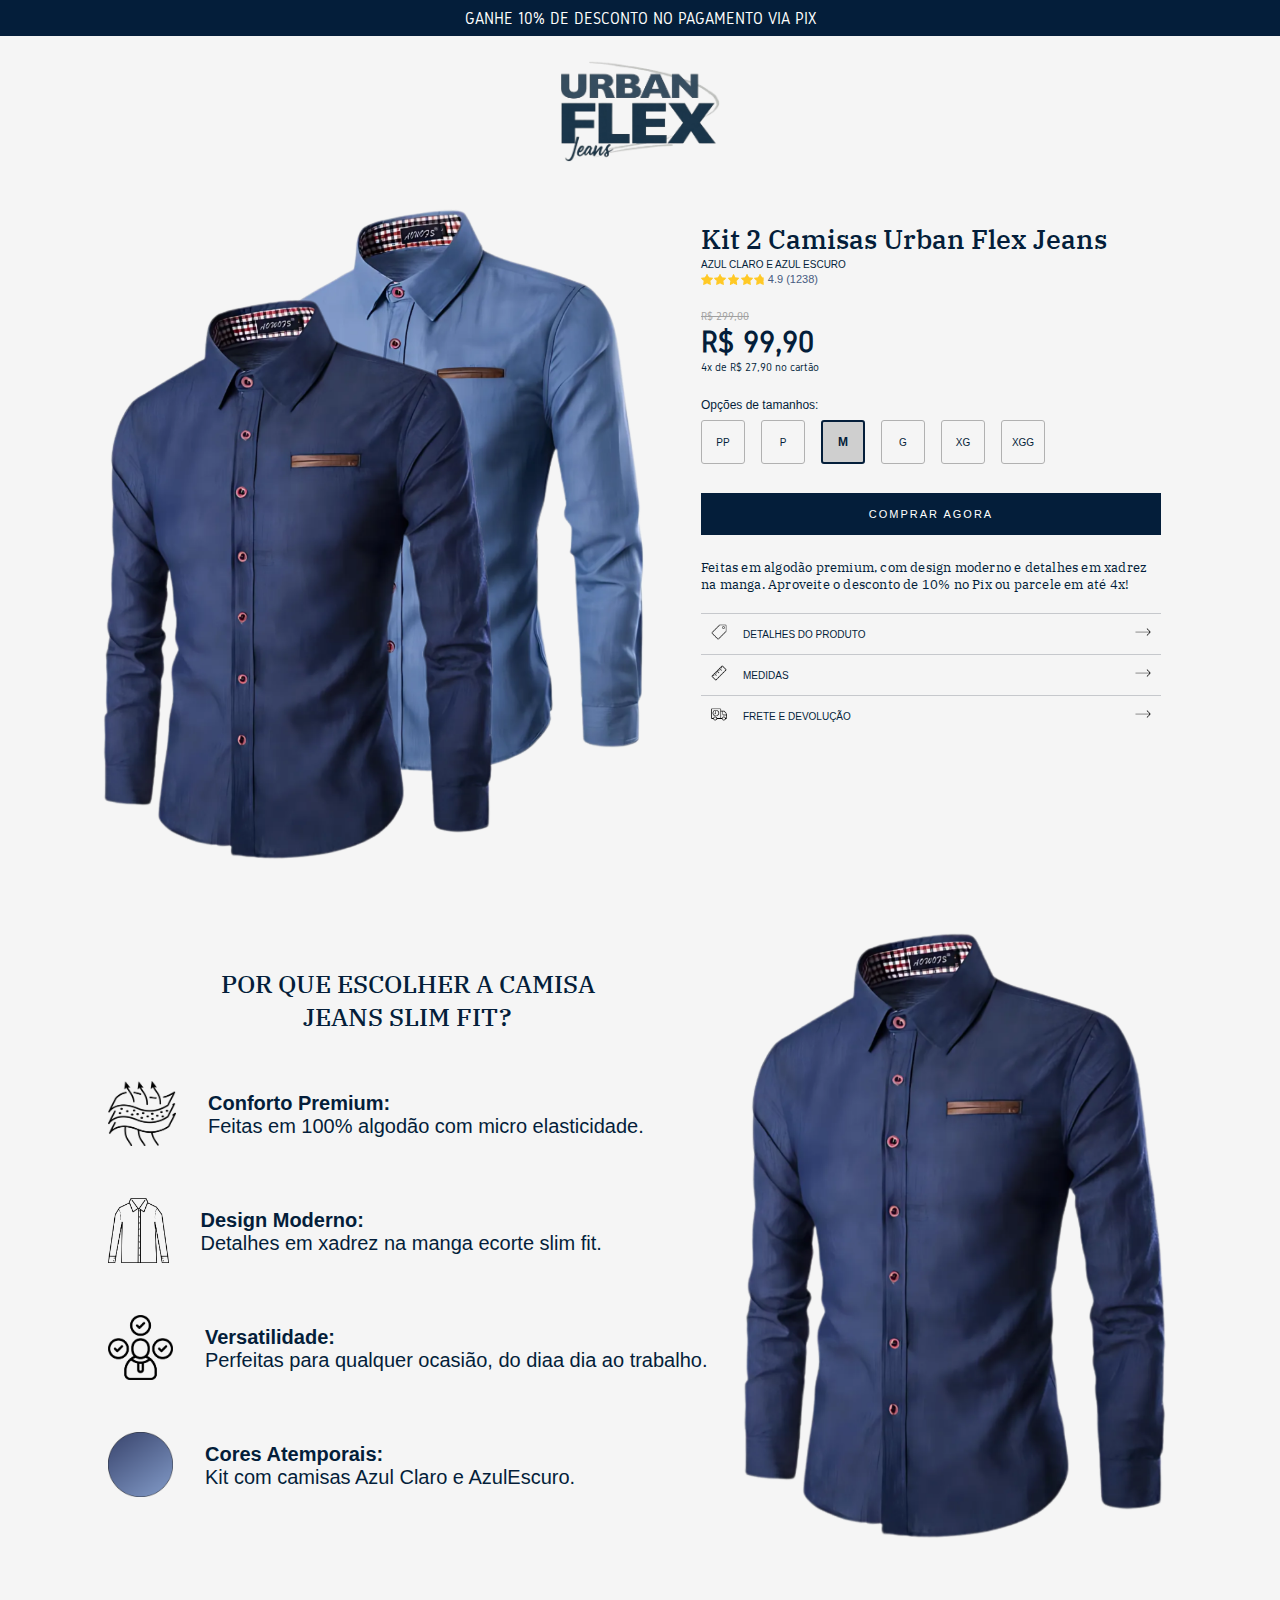
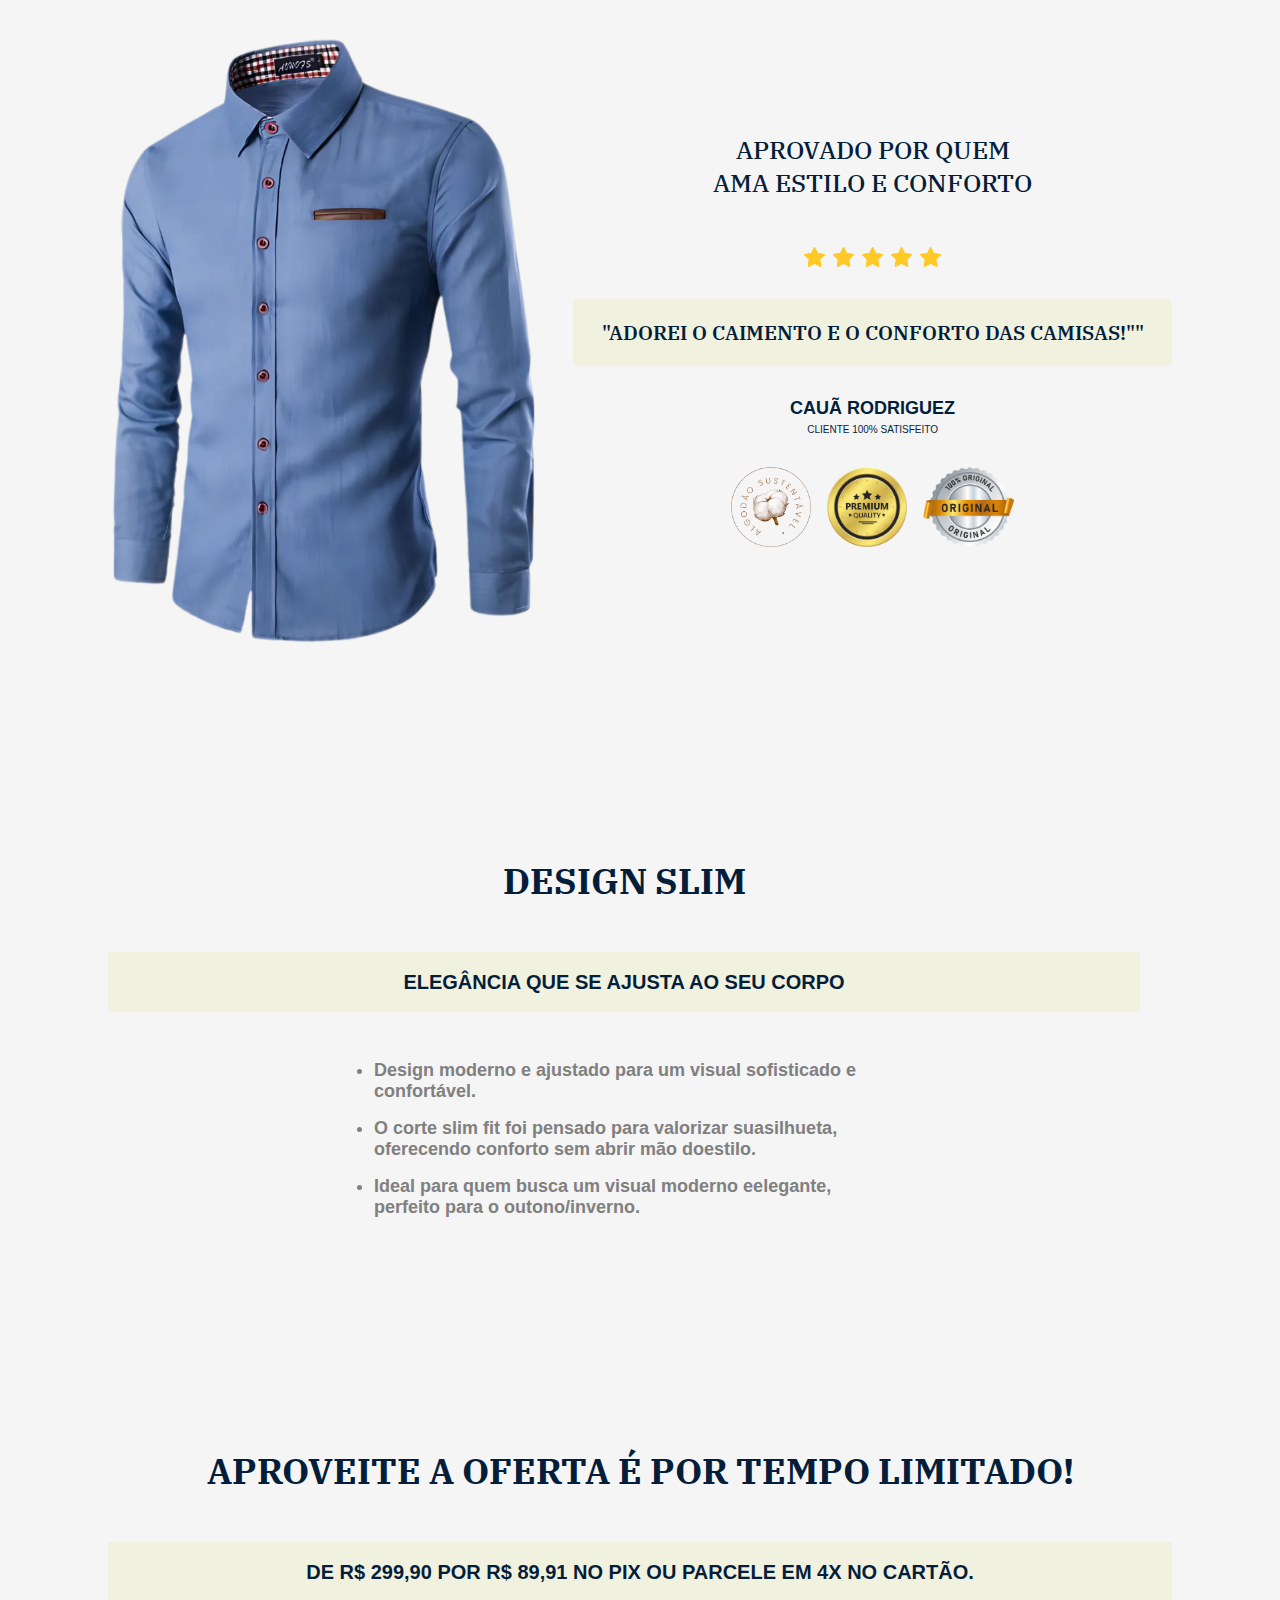
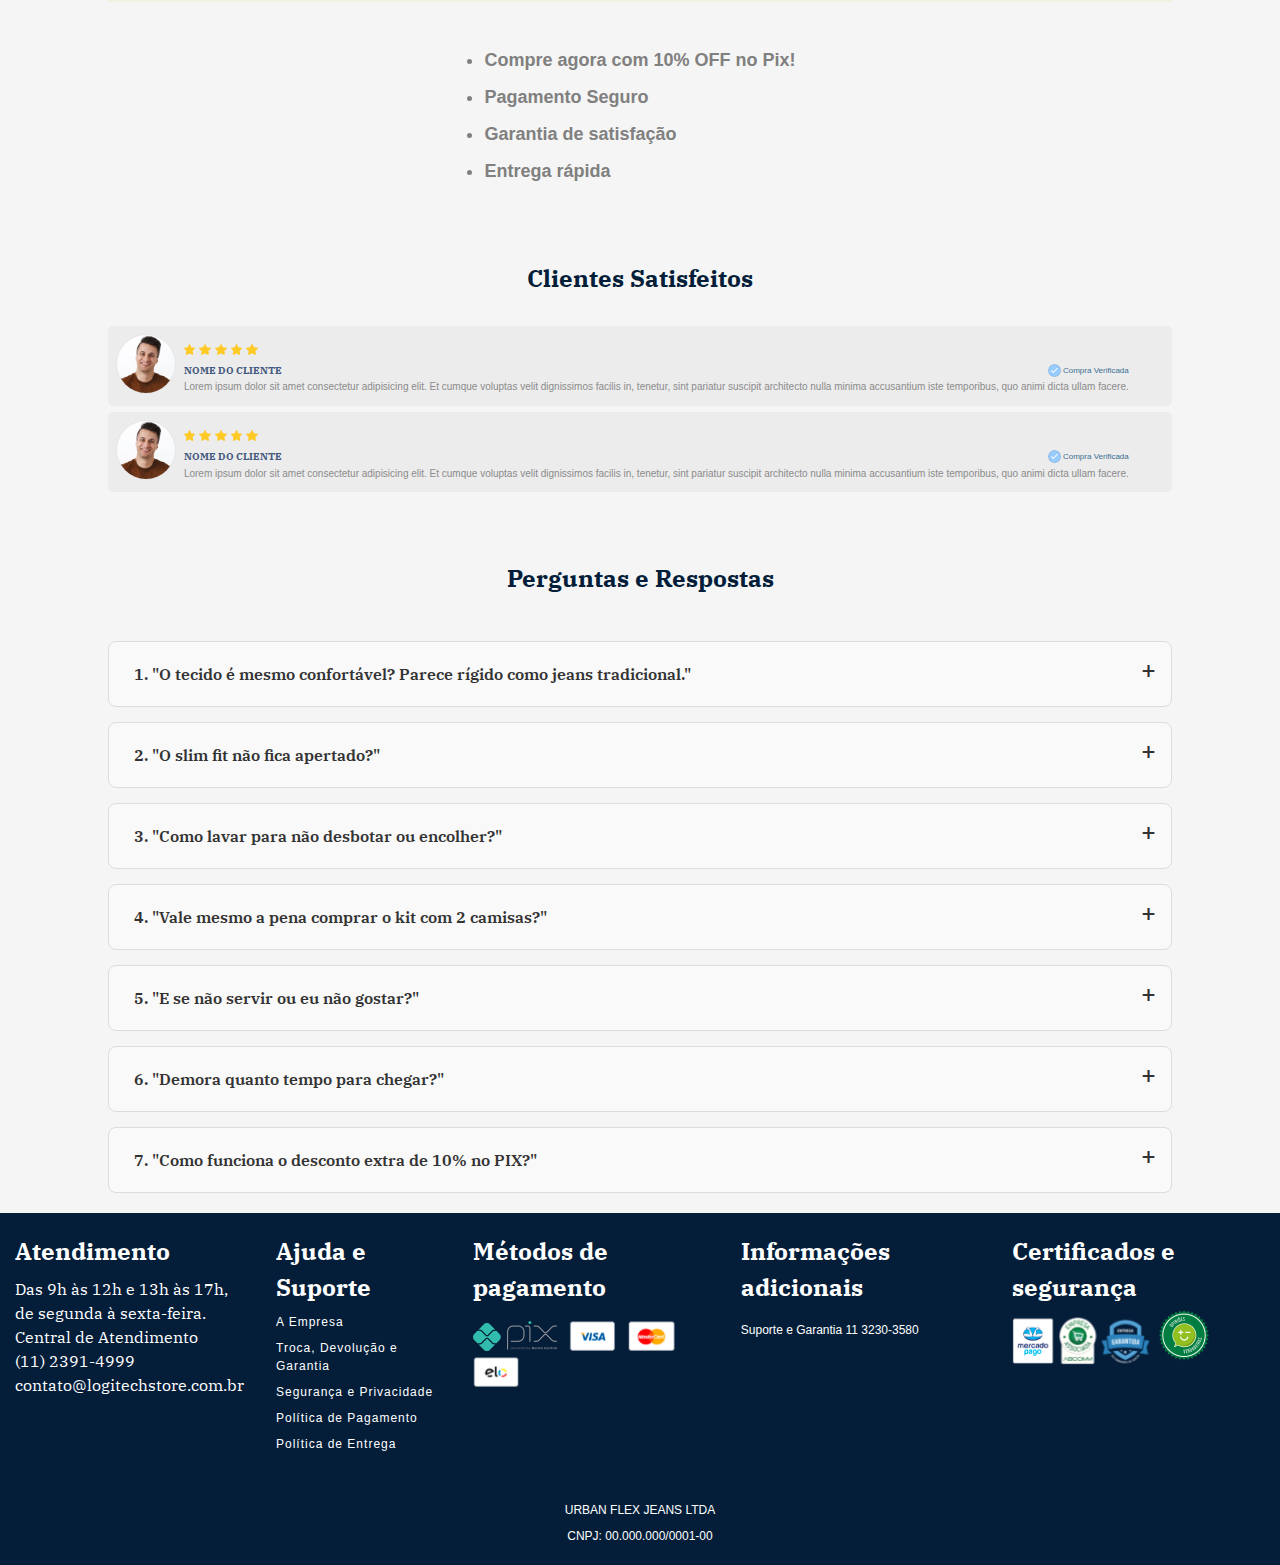
==== index.html @ bab865d3 "46 - estilzacao do faq" ====
<!DOCTYPE html>
<html lang="pt-BR">

<head>
    <meta charset="UTF-8">
    <meta name="viewport" content="width=device-width, initial-scale=1.0">
    <link rel="preconnect" href="https://fonts.googleapis.com">
    <link rel="preconnect" href="https://fonts.gstatic.com" crossorigin>
    <link
        href="https://fonts.googleapis.com/css2?family=Gidole&family=IBM+Plex+Serif:ital,wght@0,100;0,200;0,300;0,400;0,500;0,600;0,700;1,100;1,200;1,300;1,400;1,500;1,600;1,700&display=swap"
        rel="stylesheet">
    <title>Kit 2 camisas Urban Flex Jeans</title>
    <link rel="stylesheet" href="./css/style.css">
    <link rel="stylesheet" href="./css/responsive.css">
</head>

<body>
    <div class="modal">
        <div class="modal__content">
            <div class="modal__close">
                <img src="./assets/modal-close.png" alt="">
            </div>
            <div class="modal__title">
                <h1>Detalhes do Produto</h1>
            </div>
            <div class="modal__text">
                <div class="modal__text--title">
                    detalhes
                </div>
                <ul>
                    <li>100% cotton.</li>
                    <li>Machine washable.</li>
                    <li>Slim Fit.</li>
                    <li>Size M has a 57 cm front body length and a 59.5 cm back body length.</li>
                    <li>Signature embroidered Pony on the left chest.</li>
                    <li>Rib-knit Polo collar. Two-button placket.</li>
                    <li>Short sleeves with rib-knit armbands.</li>
                    <li>Tennis tail.</li>
                    <li>Imported.</li>
                </ul>
            </div>
        </div>
    </div>
    <div class="marquee"> <span class="number">Ganhe 10% de Desconto no Pagamento via Pix</span> </div>
    <header>
        <div class="logo">
            <a href="./index.html"><img src="./assets/logo-removebg.png" alt="Logo da Camisa"></a>
        </div>
    </header>
    <main>
        <div class="page">
            <article>

                <div class="main-photo">

                    <img src="./assets/img_principal.png" alt="">

                </div>

                <div class="main-info">
                    <div class="main-info__title">
                        <div class="main-info__title--h1">
                            <h1>Kit 2 Camisas Urban Flex Jeans</h1>
                        </div>
                        <div class="main-info__title--h4">
                            <h4>Azul Claro e Azul Escuro</h4>
                        </div>
                        <div class="main-info__stars">
                            <img src="./assets/star.png">
                            <img src="./assets/star.png">
                            <img src="./assets/star.png">
                            <img src="./assets/star.png">
                            <img src="./assets/star-half.png">
                            <span>4.9 (1238)</span>
                        </div>
                    </div>
                    <div class="main-info__price">
                        <div class="main-info__price--dashed">
                            <h5>R$ 299,00</h5>
                        </div>
                        <div class="main-info__price--real">
                            <h2>
                                R$ 99,90
                            </h2>
                        </div>
                        <div class="main-info__price--card">
                            <h3>4x de R$ 27,90 no cartão</h3>
                        </div>
                    </div>
                    <div class="main-info__options">
                        <div class="main-info__options--sizes">
                            <div class="options--sizes__title">
                                <h3>Opções de tamanhos:</h3>
                            </div>
                            <div class="options--sizes__numbers">
                                <div class="size">PP</div>
                                <div class="size">P</div>
                                <div class="size selected">M</div>
                                <div class="size">G</div>
                                <div class="size">XG</div>
                                <div class="size">XGG</div>
                            </div>
                        </div>
                        <div class="main-info__payment">
                            <!-- <div class="payment__button"> -->
                            <button>Comprar Agora</button>
                            <!-- </div> -->
                        </div>
                    </div>

                    <div class="main-info__presentation">
                        <p>
                            Feitas em algodão premium, com design moderno e detalhes em xadrez na manga.
                            Aproveite o desconto de 10% no Pix ou parcele em até 4x!
                        </p>
                    </div>

                    <div class="main-info__details">
                        <div class="icon">
                            <img src="./assets/icon-label.png" alt="">
                        </div>
                        <div class="info">detalhes do produto</div>
                        <div class="icon">
                            <img src="./assets/icon-arrow.png" alt="">
                        </div>
                    </div>

                    <div class="main-info__details">
                        <div class="icon">
                            <img src="./assets/icon-ruler.png" alt="">
                        </div>
                        <div class="info">medidas</div>
                        <div class="icon">
                            <img src="./assets/icon-arrow.png" alt="">
                        </div>
                    </div>

                    <div class="main-info__details">
                        <div class="icon">
                            <img src="./assets/icon-delivery.png" alt="">
                        </div>
                        <div class="info">FRETE E DEVOLUÇÃO</div>
                        <div class="icon">
                            <img src="./assets/icon-arrow.png" alt="">
                        </div>
                    </div>

                </div>


            </article>

            <section>
                <div class="sections">

                    <div class="section">
                        <div class="photo">
                            <img src="./assets/azul_escuro_principal.png" alt="">
                        </div>
                        <div class="content">
                            <div class="content__title">
                                <h1>POR QUE ESCOLHER A CAMISA
                                    <br>JEANS SLIM FIT?
                                </h1>
                            </div>
                            <div class="content__hold">
                                <div class="content__hold--icon">
                                    <img src="./assets/img-confort.png" alt="">
                                </div>
                                <div class="content__hold--text">
                                    <div>
                                        <span>Conforto Premium:</span>
                                        <br>Feitas em 100% algodão com micro elasticidade.
                                    </div>
                                </div>
                            </div>
                            <div class="content__hold">
                                <div class="content__hold--icon">
                                    <img src="./assets/img-design.png" alt="">
                                </div>
                                <div class="content__hold--text">
                                    <span>Design Moderno:</span>
                                    <br>Detalhes em xadrez na manga ecorte slim fit.
                                </div>
                            </div>
                            <div class="content__hold">
                                <div class="content__hold--icon">
                                    <img src="./assets/img-versatil.png" alt="">
                                </div>
                                <div class="content__hold--text">
                                    <span>Versatilidade:</span>
                                    <br>Perfeitas para qualquer ocasião, do diaa dia ao trabalho.
                                </div>
                            </div>
                            <div class="content__hold">
                                <div class="content__hold--icon">
                                    <img src="./assets/img-color.png" alt="">
                                </div>
                                <div class="content__hold--text">
                                    <span>Cores Atemporais:</span>
                                    <br>Kit com camisas Azul Claro e AzulEscuro.
                                </div>
                            </div>
                        </div>
                    </div>

                    <div class="section reverse">
                        <div class="photo">
                            <img src="./assets/azul_claro_principal.png" alt="">
                        </div>
                        <div class="content">
                            <div class="content__title">
                                <h1>APROVADO POR QUEM
                                    <br> AMA ESTILO E CONFORTO
                                </h1>
                            </div>
                            <div class="content__aval">

                                <div class="content__aval--stars">
                                    <img src="./assets/star.png">
                                    <img src="./assets/star.png">
                                    <img src="./assets/star.png">
                                    <img src="./assets/star.png">
                                    <img src="./assets/star.png">
                                </div>

                                <div class="content__aval--txt">
                                    "ADOREI O CAIMENTO E O CONFORTO DAS CAMISAS!""
                                </div>

                                <div class="content__aval--client">
                                    <div class="client__name">
                                        CAUÃ RODRIGUEZ
                                    </div>
                                    <div class="client__satisfaction">
                                        CLIENTE 100% SATISFEITO
                                    </div>
                                </div>

                                <div class="content__aval--icon">
                                    <img src="./assets/selo-algodao.png" alt="">
                                    <img src="./assets/selo-gold.png" alt="">
                                    <img src="./assets/selo-original.png" alt="">
                                </div>

                            </div>
                        </div>
                    </div>

                    <div class="section">
                        <div class="photo">
                            <img src="./assets/slim-model.png" alt="">
                        </div>
                        <div class="content">

                            <div class="content__title">
                                <h2>DESIGN SLIM</h2>
                            </div>

                            <div class="content__subtitle">
                                <h1>ELEGÂNCIA QUE SE AJUSTA AO SEU CORPO</h1>
                            </div>

                            <div class="content_text">
                                <ul>
                                    <li>Design moderno e ajustado para um visual sofisticado e confortável.</li>
                                    <li>O corte slim fit foi pensado para valorizar suasilhueta, oferecendo conforto sem
                                        abrir mão doestilo.</li>
                                    <li>Ideal para quem busca um visual moderno eelegante, perfeito para o
                                        outono/inverno.</li>
                                </ul>

                            </div>
                        </div>
                    </div>

                    <div class="section">
                        <div class="content">

                            <div class="content__title">
                                <h2>APROVEITE A OFERTA
                                    É POR TEMPO LIMITADO!
                                </h2>
                            </div>

                            <div class="content__subtitle">
                                <h1>De R$ 299,90 por R$ 89,91 no PIX ou parcele em 4x no cartão.</h1>
                            </div>

                            <div class="content_text">
                                <ul>
                                    <li>Compre agora com 10% OFF no Pix!</li>
                                    <li>Pagamento Seguro</li>
                                    <li>Garantia de satisfação</li>
                                    <li>Entrega rápida</li>
                                </ul>

                            </div>

                        </div>

                    </div>

                    <h2>Clientes Satisfeitos</h2>

                    <div class="customers">

                        <div class="customer">
                            <div class="customer__photo">
                                <img src="./assets/user1.jpg" alt="">
                            </div>
                            <div class="customer__flex">
                                <div class="customer__stars">
                                    <img src="./assets/star.png">
                                    <img src="./assets/star.png">
                                    <img src="./assets/star.png">
                                    <img src="./assets/star.png">
                                    <img src="./assets/star.png">
                                </div>
                                <div class="customer__name">
                                    nome do cliente
                                    <div>
                                        <img src="./assets/client-verify.png" alt="">
                                        <div class="span">Compra Verificada</div>
                                    </div>
                                </div>
                                <div class="customer-comment">
                                    Lorem ipsum dolor sit amet consectetur adipisicing elit. Et cumque voluptas velit
                                    dignissimos facilis in, tenetur, sint pariatur suscipit architecto nulla minima
                                    accusantium iste temporibus, quo animi dicta ullam facere.
                                </div>
                            </div>
                        </div>

                        <div class="customer">
                            <div class="customer__photo">
                                <img src="./assets/user1.jpg" alt="">
                            </div>
                            <div class="customer__flex">
                                <div class="customer__stars">
                                    <img src="./assets/star.png">
                                    <img src="./assets/star.png">
                                    <img src="./assets/star.png">
                                    <img src="./assets/star.png">
                                    <img src="./assets/star.png">
                                </div>
                                <div class="customer__name">
                                    nome do cliente
                                    <div>
                                        <img src="./assets/client-verify.png" alt="">
                                        <div class="span">Compra Verificada</div>
                                    </div>
                                </div>
                                <div class="customer-comment">
                                    Lorem ipsum dolor sit amet consectetur adipisicing elit. Et cumque voluptas velit
                                    dignissimos facilis in, tenetur, sint pariatur suscipit architecto nulla minima
                                    accusantium iste temporibus, quo animi dicta ullam facere.
                                </div>
                            </div>
                        </div>

                    </div>

                    <h2>Perguntas e Respostas</h2>

                    <div class="faq">

                        <div class="faq_question">

                            <details>
                                <summary>1. "O tecido é mesmo confortável? Parece rígido como jeans tradicional."</summary>
                                <div class="answer">
                                    "Nossa FlexWeave Technology™ usa micro elasticidade e algodão premium para um toque
                                    macio e flexível – nada a ver com jeans pesado! É conforto de camiseta com o estilo de
                                    camisa social."
                                </div>
                            </details>

                            <details>
                                "O corte é ajustado, mas não apertado! A micro elasticidade do tecido garante liberdade
                                de movimento sem perder o caimento elegante. Se você usa P a XGG, vai encontrar o
                                tamanho ideal."
                                <summary>2. "O slim fit não fica apertado?"</summary>
                            </details>

                            <details>
                                "Lave na máquina com água fria e evite secadora. O algodão premium e o tratamento
                                antirrugas mantêm a cor e o formato por muito mais tempo!"
                                <summary>3. "Como lavar para não desbotar ou encolher?"</summary>
                            </details>

                            <details>
                                "Com o preço promocional, você paga R$99,90 pelas duas (ou R$ 49,90 cada)!
                                Individualmente, camisas dessa qualidade custariam R$299,90. É economia + versatilidade
                                no guarda-roupa."
                                <summary>4. "Vale mesmo a pena comprar o kit com 2 camisas?"</summary>
                            </details>

                            <details>
                                "Oferecemos troca grátis em 30 dias e garantia de satisfação. Se não amar, devolvemos
                                seu dinheiro!"
                                <summary>5. "E se não servir ou eu não gostar?"</summary>
                            </details>

                            <details>
                                "Enviamos em até 24h para todo o Brasil, com frete grátis. Nas capitais, chega em 1 ou 2
                                semanas."
                                <summary>6. "Demora quanto tempo para chegar?"</summary>
                            </details>

                            <details>
                                "Ao escolher o PIX como forma de pagamento, o valor total do seu Kit 2 Camisas Jeans Slim Fit cai automaticamente de R$ 99,90 para R$ 89,91 – 
                                uma economia imediata de 10%! Basta selecionar a opção PIX no checkout e finalizar a compra. 
                                Não precisa de cupom: o desconto é aplicado direto na página de pagamento.
                                <summary>7. "Como funciona o desconto extra de 10% no PIX?"</summary>
                            </details>
                        </div>

                    </div>

                </div>

            </section>

        </div>

    </main>

    <footer>
        <div class="footer__content">
            <div class="footer__content--links">
                <h2>Atendimento</h2>
                Das 9h às 12h e 13h às 17h, <br>
                de segunda à sexta-feira. <br>
                Central de Atendimento <br>
                (11) 2391-4999 <br>
                contato@logitechstore.com.br
            </div>
            <div class="footer__content--links">
                <h2>Ajuda e Suporte</h2>
                <a href="./a-empresa.html">A Empresa</a>
                <a href="./troca-devolucao-garantia.html">Troca, Devolução e Garantia</a>
                <a href="./seguranca-privacidade.html">Segurança e Privacidade</a>
                <a href="./politica-pagamento.html">Política de Pagamento</a>
                <a href="./politica-entrega.html">Política de Entrega</a>
            </div>
            <div class="footer__content--payments">
                <h2>Métodos de pagamento</h2>
                <img class="size" src="assets/pix.png" alt="">
                <img class="size" src="assets/visa.png" alt="">
                <img class="size" src="assets/master.png" alt="">
                <img class="size" src="assets/elo.png" alt="">
            </div>
            <div class="footer__content--payments">
                <h2>Informações adicionais</h2>
                <p>Suporte e Garantia
                    11 3230-3580</p>
            </div>
            <div class="footer__content--security">
                <h2>Certificados e segurança</h2>
                <img src="./assets/certificado1.png" alt="">
                <img src="./assets/certificado2.png" alt="">
                <img src="./assets/certificado3.png" alt="">
                <img src="./assets/certificado5.png" alt="">
            </div>
        </div>
        <div class="cnpj">
            <div class="cnpj__name">URBAN FLEX JEANS LTDA</div>
            <div class="cnpj__number">CNPJ: 00.000.000/0001-00</div>
        </div>
    </footer>
    <script src="script.js"></script>
</body>

</html>
---- css/style.css ----
* {
    margin: 0;
    padding: 0;
    box-sizing: border-box;
}


:root {
    --page-bg-color: #f5f5f5;
    --color-font-main: #041e3a;
    --color-font-secundary: #475b80;
    --font-texts: "IBM Plex Serif", serif;
    --font-small: Helvetica, sans-serif;
    --font-number: "Gidole", sans-serif;
    --page-max-width: 1220px;
}

body {
    font-family: var(--font-texts);
    color: var(--color-font-main);
    background-color: var(--page-bg-color);
    display: flex;
    justify-content: center;
    flex-direction: column;
}

h1 {
    font-size: 18px;
    font-weight: 500;
    color: var(--color-font-main);
}

h3 {
    font-size: 13px;
}

h4 {
    font-family: var(--font-small);
    font-size: 10px;
    font-weight: 500;
    text-transform: uppercase;
}

p {
    font-family: var(--font-small);
    font-size: 12px;
}

span.number {
    font-family: var(--font-number);
}

hr {
    border: none;
    background-color: #cccccc;
    height: 1px;
    margin: 20px 0;
}

.marquee {
    width: 100%;
    text-align: center;
    background-color: var(--color-font-main);
    color: #fff;
    font-family: var(--font-texts);
    text-transform: uppercase;
    padding: 0.5rem;
}

header {
    display: flex;
    justify-content: center;

    .logo {
        margin: 1.5rem 0;

        img {
            max-width: 10rem;
            height: auto;
        }
    }
}

main {

    display: flex;
    justify-content: center;
}

.page {
    max-width: var(--page-max-width);
}

.modal {
    width: 100%;
    position: fixed;
    top: -1px;
    right: 0;
    bottom: -1px;
    display: flex;
    z-index: 1000;

    .modal__content {
        display: flex;
        flex-direction: column;
        width: 100%;
        background-color: var(--page-bg-color);
        animation: modalUp .5s ease forwards;
        transition: all;

        .modal__close {
            align-self: flex-end;
            padding: 15px 15px 0 0;

            img {
                height: 20px;
                width: auto;
                cursor: pointer;
            }
        }

        .modal__title {
            padding: 0.8rem 0 1rem 1rem;
            border-bottom: 1px solid #b1b1b1;
        }

        .modal__text {
            padding: 0 0 1rem 1rem;

            .modal__text--title {
                font-family: var(--font-small);
                font-size: 11px;
                font-weight: 600;
                text-transform: uppercase;
                margin: 1rem 0;
            }

            ul {
                font-family: var(--font-small);
                font-size: 10px;
                padding-left: 1rem;

                li {
                    margin-bottom: 0.5rem;
                }

            }
        }
    }

}

body.modal__open {
    overflow: hidden;
    position: fixed;
    -webkit-overflow-scrolling: touch;
    /* Para scroll suave no modal */
    overscroll-behavior: contain;
    /* Evita refresh de pull-to-refresh */
    width: 100%;
    height: 100%;
}

@keyframes modalUp {
    from {
        transform: translateX(100%);
        opacity: 0;
    }

    to {
        transform: translateX(0);
        opacity: 1;
    }
}

article {
    display: flex;
    justify-content: center;
    flex-wrap: wrap;
}

.main-photo {
    background-color: #ffffff;
    border-radius: 5px;

    img {
        max-width: 22.5rem;
        height: auto;
    }
}

.main-info {
    display: flex;
    flex-wrap: wrap;
    gap: 1.5rem;
    padding: 0 20px;
    margin-top: 15px;

    .main-info__title {
        display: flex;
        flex-direction: column;
        gap: 0.2rem;

        .main-info__stars {
            display: flex;
            align-items: center;
            gap: 0.1rem;

            img {
                height: 0.7rem;
            }

            span {
                font-family: var(--font-small);
                color: var(--color-font-secundary);
                font-size: 11px;
            }
        }
    }

    .main-info__price {
        .main-info__price--dashed {
            h5 {
                font-family: var(--font-number);
                font-size: 11px;
                font-weight: normal;
                text-decoration: line-through;
                color: rgb(161, 161, 161);
            }
        }

        .main-info__price--real {
            h2 {
                color: var(--color-font-main);
                font-family: var(--font-number);
                font-size: 15px;
            }
        }

        .main-info__price--card {
            h3 {
                font-family: var(--font-number);
                font-size: 11px;
                font-weight: 100;
                color: var(--color-font-main);
            }
        }
    }

    .main-info__options {
        display: flex;
        flex-direction: column;
        gap: 1.8rem;
        width: 100%;

        .main-info__options--sizes {
            display: flex;
            flex-direction: column;
            gap: 0.5rem;

            .options--sizes__title {
                h3 {
                    font-family: var(--font-small);
                    font-size: 12px;
                    font-weight: 500;
                }
            }

            .options--sizes__numbers {
                display: flex;
                justify-content: space-between;

                .size {
                    display: grid;
                    place-items: center;
                    font-family: var(--font-small);
                    font-size: 10px;
                    border: 1px solid #b1b1b1;
                    border-radius: 3px;
                    height: 44px;
                    width: 44px;
                    cursor: pointer;
                }

                .size.selected {
                    background-color: #cfcfcf;
                    font-size: 12px;
                    font-weight: 700;
                    border: 2px solid #041e3a;
                }
            }
        }

        .main-info__payment {
            display: flex;
            justify-content: center;
            width: 100%;
        }
    }

    .main-info__presentation {

        p {
            font-family: var(--font-texts);
            font-size: 13px;
            font-weight: 400;
            letter-spacing: .2px;
            margin-bottom: 20px;
        }
    }

    .main-info__details {
        width: 100%;
        border-top: 1px solid #c6c8cc;
        padding: 10px 0 10px 10px;
        display: flex;
        align-items: center;
        column-gap: 0.9rem;
        margin-top: -1.5rem;

        .icon {
            img {
                height: 16px;
                width: auto;
            }
        }

        .info {
            font-family: var(--font-small);
            font-size: 10px;
            text-transform: uppercase;
            width: calc(330px - 4rem);
        }
    }

}

button {
    cursor: pointer;
    font-family: var(--font-small);
    font-size: 11px;
    letter-spacing: 2px;
    width: 100%;
    text-transform: uppercase;
    background-color: var(--color-font-main);
    border: none;
    color: #fff;
    padding: 15px 40px;
    outline: 0;
    transition: all .5s ease;
}

button:hover {
    background-color: #073668;
    transition: all 1s ease;
}

section {
    margin-top: 2rem;
    padding: 5px 20px;

    .sections {
        display: flex;
        flex-direction: column;
        gap: 2rem;

        .section {
            display: flex;
            flex-direction: column;
            gap: 2rem;
        }

        .photo {
            display: flex;
            justify-content: center;

            img {
                width: 180px;
                height: auto;
            }
        }

        .content {
            display: flex;
            flex-direction: column;
            justify-content: center;
            gap: 1.7rem;
            width: 100%;
        }

        .content__title {
            font-family: var(--font-texts);
            font-size: 1.5rem;
            font-weight: 500;
            color: var(--color-font-main);
            text-align: center;
        }

        .content__hold {
            display: flex;
            justify-content: center;
            align-self: center;
            gap: 1rem;
            max-width: 260px;

            .content__hold--icon {

                img {
                    height: 30px;
                    width: auto;
                }
            }

            .content__hold--text {
                font-family: var(--font-small);
                font-size: 11px;

                span {
                    font-weight: bold;
                }
            }
        }

        .content__aval {
            display: flex;
            flex-direction: column;
            justify-content: center;
            gap: 2rem;
        }

        .content__aval--stars {
            display: flex;
            justify-content: center;
            gap: 0.5rem;

            img {
                height: 20px;
                width: auto;
            }
        }

        .content__aval--txt {
            font-family: var(--font-texts);
            font-size: 20px;
            font-weight: 600;
            text-align: center;
            background-color: #f1f1e0;
            padding: 20px 0;
            border-radius: 5px;
        }

        .content__aval--client {
            font-family: var(--font-small);
            font-size: 12px;
            text-align: center;

            .client__name {
                font-size: 18px;
                font-weight: 600;
                margin-bottom: 5px;
            }

            .client__satisfaction {
                font-size: 10px;
            }
        }

        .content__aval--icon {
            display: flex;
            justify-content: center;
            gap: 1rem;

            img {
                height: 80px;
                width: auto;
            }
        }

        .content__subtitle {
            background-color: #f1f1e0;
            padding: 15px 0;
            text-align: center;
            border-radius: 3px;

            h1 {
                font-family: var(--font-small);
                font-size: 14px;
                font-weight: bold;
                text-transform: uppercase;
                line-height: 1.5;
            }
        }

        .content_text {
            display: flex;
            flex-direction: column;
            gap: 1rem;
            font-size: 16px;
            width: 100%;
            font-family: var(--font-small);

            ul {

                font-size: 13px;
                font-weight: 500;
                color: grey;
                max-width: 250px;
                align-self: center;

                li {
                    margin-bottom: 1rem;
                }
            }
        }

        h2 {
            align-self: center;
        }

        .customers {
            margin-bottom: 2rem;

            .customer {
                display: flex;
                align-items: center;
                gap: 0.5rem;
                padding: 8px;
                margin-bottom: 0.4rem;
                border-radius: 5px;
                background-color: #ececec;


                .customer__photo {

                    img {
                        height: 60px;
                        width: auto;
                        border: 1px solid #e7e7e7;
                        border-radius: 50%;
                    }
                }

                .customer__flex {
                    display: flex;
                    flex-direction: column;
                    gap: 0.3rem;

                    .customer__stars {

                        img {
                            height: 11px;
                            width: auto;
                        }
                    }

                    .customer__name {
                        font-size: 10px;
                        font-weight: 700;
                        text-transform: uppercase;
                        color: #475b80;

                        display: flex;
                        align-items: center;
                        justify-content: space-between;

                        div {

                            display: flex;
                            gap: 2px;

                            img {

                                height: 13px;
                                width: auto;
                            }

                            .span {
                                font-family: var(--font-small);
                                font-size: 8px;
                                font-weight: 100;
                                color: #3a6f92;
                                text-transform: capitalize;
                                display: flex;
                                align-items: center;
                            }
                        }
                    }

                    .customer-comment {
                        font-family: var(--font-small);
                        font-size: 10px;
                        color: #8b8b8b;
                    }

                }

            }

            .customer:last-child {
                border-bottom: none;
            }
        }

    }

}

/* faq area */

/* Estilização base para o elemento details */
details {
    border: 1px solid #ddd;
    border-radius: 8px;
    padding: 10px;
    margin: 15px 0;
    background-color: #f9f9f9;
    transition: all 0.3s ease;
    max-width: 1064px;
}

/* Estilo quando o details está aberto */
details[open] {
    background-color: #f0f0f0;
    box-shadow: 0 2px 5px rgba(0,0,0,0.1);
}

/* Estilização do summary */
summary {
    padding: 12px 15px;
    cursor: pointer;
    font-weight: 600;
    text-align: left;
    color: #333;
    list-style: none; /* Remove o marcador padrão */
    position: relative;
    transition: all 0.2s ease;
}

/* Remove o ícone padrão (seta) no Chrome */
summary::-webkit-details-marker {
    display: none;
}

/* Adiciona ícone personalizado */
summary::after {
    content: "+";
    position: absolute;
    right: 2px;
    font-size: 25px;
    transition: transform 0.3s ease;
    top: 9px;
}

/* Muda o ícone quando aberto */
details[open] summary::after {
    content: "-";
}

/* Efeito hover */
summary:hover {
    background-color: #e9e9e9;
    border-radius: 6px;
}

/* Estilo do conteúdo interno */
details div.answer {
    padding: 15px;
    border-top: 1px solid #eee;
    margin-top: 10px;
}

footer {

    width: 100%;
    background-color: #041e3a;
    padding: 20px 15px;
    color: #fff;
    line-height: 1.5;

    .footer__content {
        display: flex;
        flex-direction: column;
        gap: 2rem;

        .footer__content--links {
            display: flex;
            flex-direction: column;
            gap: 0.5rem;

            h2 {
                color: #ffffff;
            }

            a {
                font-family: var(--font-small);
                font-size: 12px;
                letter-spacing: 1px;
                color: #ffffff;
                text-decoration: none;
            }
        }

        .footer__content--payments {
            color: #ffffff;

            h2 {
                margin-bottom: 1rem;
            }

            img {
                height: 30px;
                width: auto;
                margin-right: 0.5rem;
            }
        }
    }

    .cnpj {
        color: #ffffff;
        width: 100%;
        display: flex;
        justify-content: center;
        gap: 0.5rem;
        font-family: var(--font-small);
        font-size: 12px;
    }
}

.hide {
    display: none;
}
---- css/responsive.css ----
@media (min-width: 412px) {

  .page {
    max-width: var(--page-max-width);
  }

  .modal {
    background-color: rgba(0, 0, 0, 0.5);
    display: flex;
    justify-content: end;

    .modal__content {

      width: 35%;

      .modal__close {
        align-self: flex-end;
        padding: 15px 15px 0 0;

        img {
          height: 20px;
          width: auto;
          cursor: pointer;
        }
      }

      .modal__title {
        padding: 0.8rem 0 1rem 1rem;
        border-bottom: 1px solid #b1b1b1;
      }

      .modal__text {
        padding: 0 0 1rem 1rem;

        .modal__text--title {
          font-family: var(--font-small);
          font-size: 11px;
          font-weight: 600;
          text-transform: uppercase;
          margin: 1rem 0;
        }

        ul {
          font-family: var(--font-small);
          font-size: 10px;
          padding-left: 1rem;

          li {
            margin-bottom: 0.5rem;
          }

        }
      }
    }

  }

  /* body.modal__open {
    overflow: hidden;
  } */

  article {
    flex-wrap: nowrap;
    justify-content: center;
    gap: 2rem;
    margin-top: 1rem;

    .main-photo {
      background-color: transparent;
      display: flex;
      justify-content: end;

      img {
        height: auto;
        max-width: 550px;
      }
    }

    .main-info {
      flex-direction: column;
      max-width: 500px;

      h1 {
        font-size: 1.7rem;
      }

      & .main-info__price {
        & .main-info__price--real {
          h2 {
            color: var(--color-font-main);
            font-family: var(--font-number);
            font-size: 30px;
          }
        }
      }

      & .main-info__options {
        & .main-info__options--sizes {
          .options--sizes__numbers {
            display: flex;
            justify-content: start;
            gap: 1rem;
          }
        }
      }

      .main-info__details {
        column-gap: 1rem;
        cursor: pointer;

        .info {
          font-family: var(--font-small);
          font-size: 10px;
          text-transform: uppercase;
          width: calc(440px - 4rem);
        }
      }

    }
  }

  section {

    .sections {

      .section {
        flex-direction: row-reverse;
        margin: 2rem 0;

        .photo {
          align-items: center;

          img {
            width: auto;
            height: 610px;
          }

        }
      }

      .section.reverse {
        flex-direction: row;
      }

      .content {
        max-width: 100%;
        gap: 3rem;
      }

      .content__hold {
        justify-content: space-between;
        align-items: center;
        max-width: 100%;
        width: 100%;
        gap: 2rem;

        & .content__hold--icon {

          img {
            height: 65px;
            width: auto;
          }
        }

        & .content__hold--text {
          width: 100%;
          font-size: 20px;
        }
      }



      h1 {
        font-size: 25px;
        font-weight: 500;
        color: var(--color-font-main);
      }

      & .content__subtitle {
        h1 {
          font-size: 20px;
        }
      }

      & .content_text {
        max-width: 500px;
        align-self: center;

        ul {
          font-size: 18px;
          font-weight: 700;
          max-width: 100%;
        }
      }

    }

    /*  faq area */

    /* Adiciona ícone personalizado */
    summary::after {
      top: 1px;
      right: 5px;
    }
  }

  footer {
    display: flex;
    flex-direction: column;
    gap: 3rem;

    .footer__content {
      flex-direction: row;
      justify-content: space-evenly;
    }

    .cnpj {
      flex-direction: column;
      text-align: center;
    }
  }

}
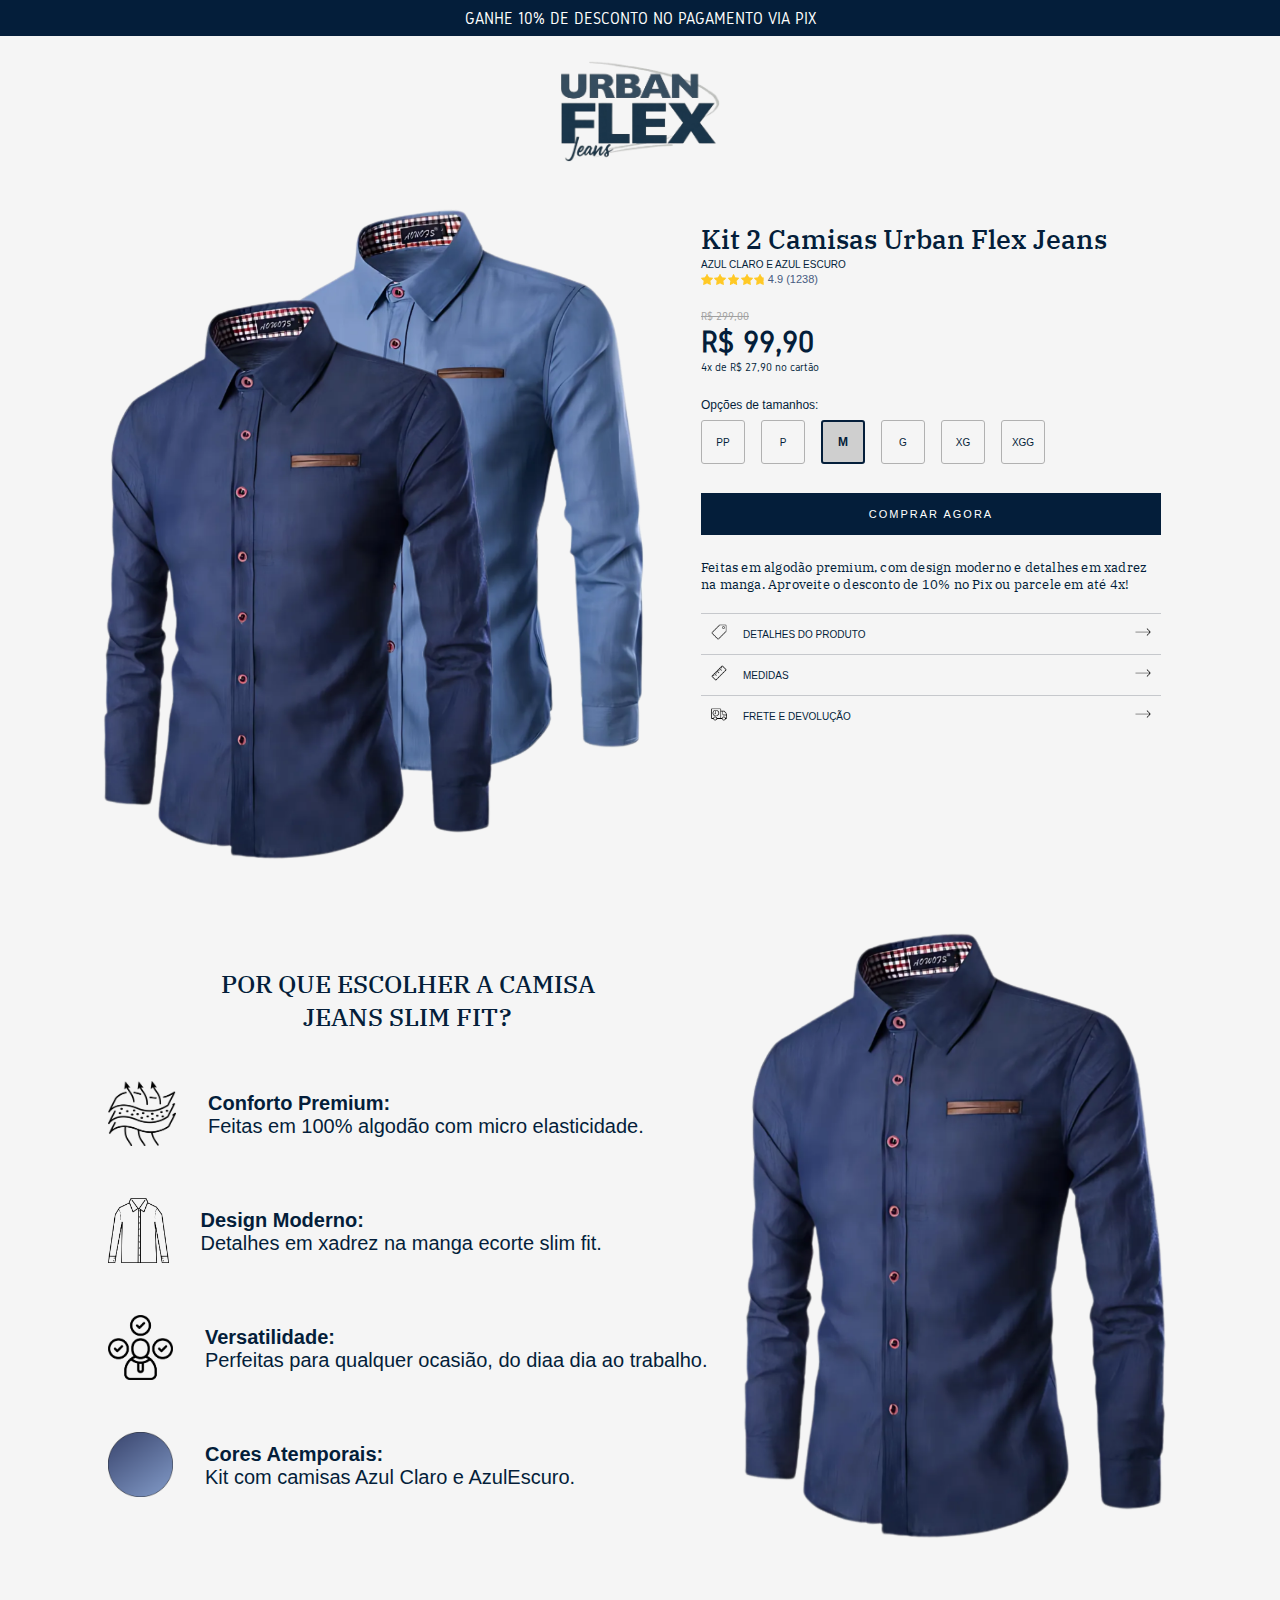
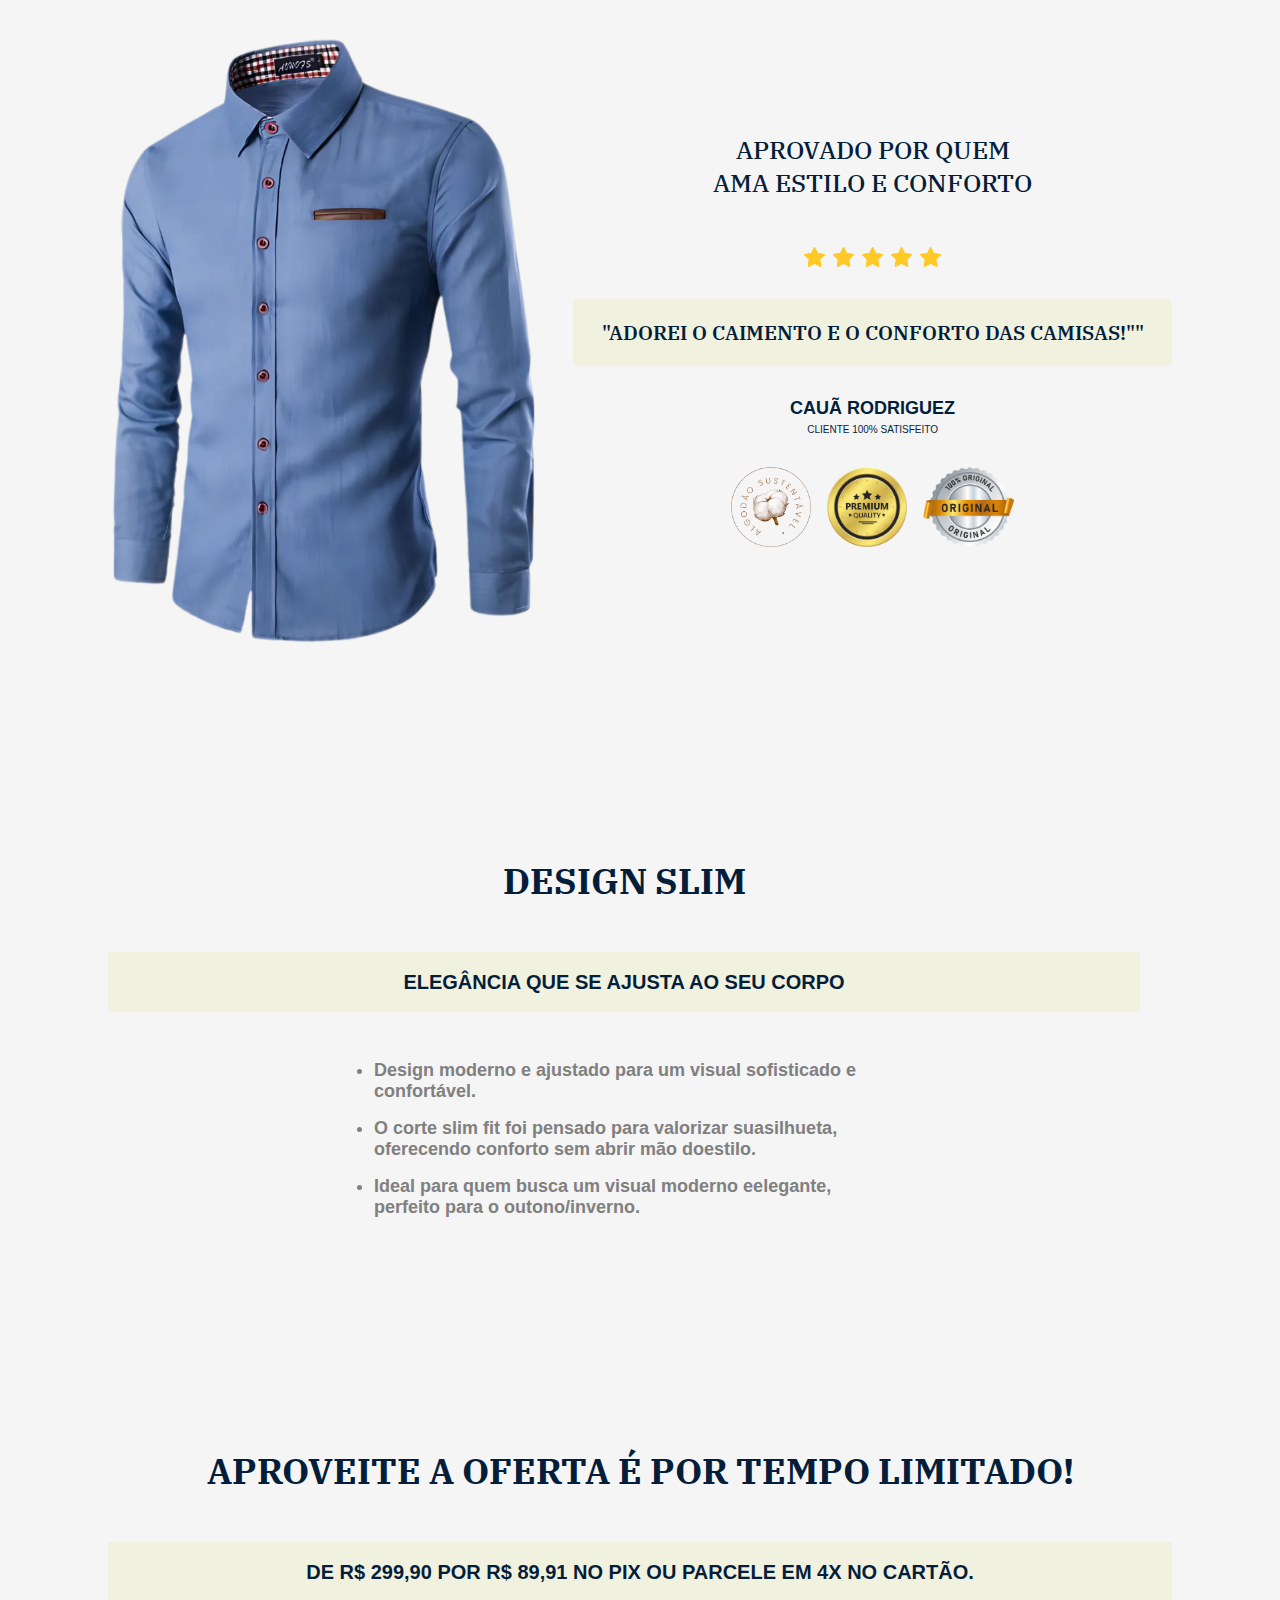
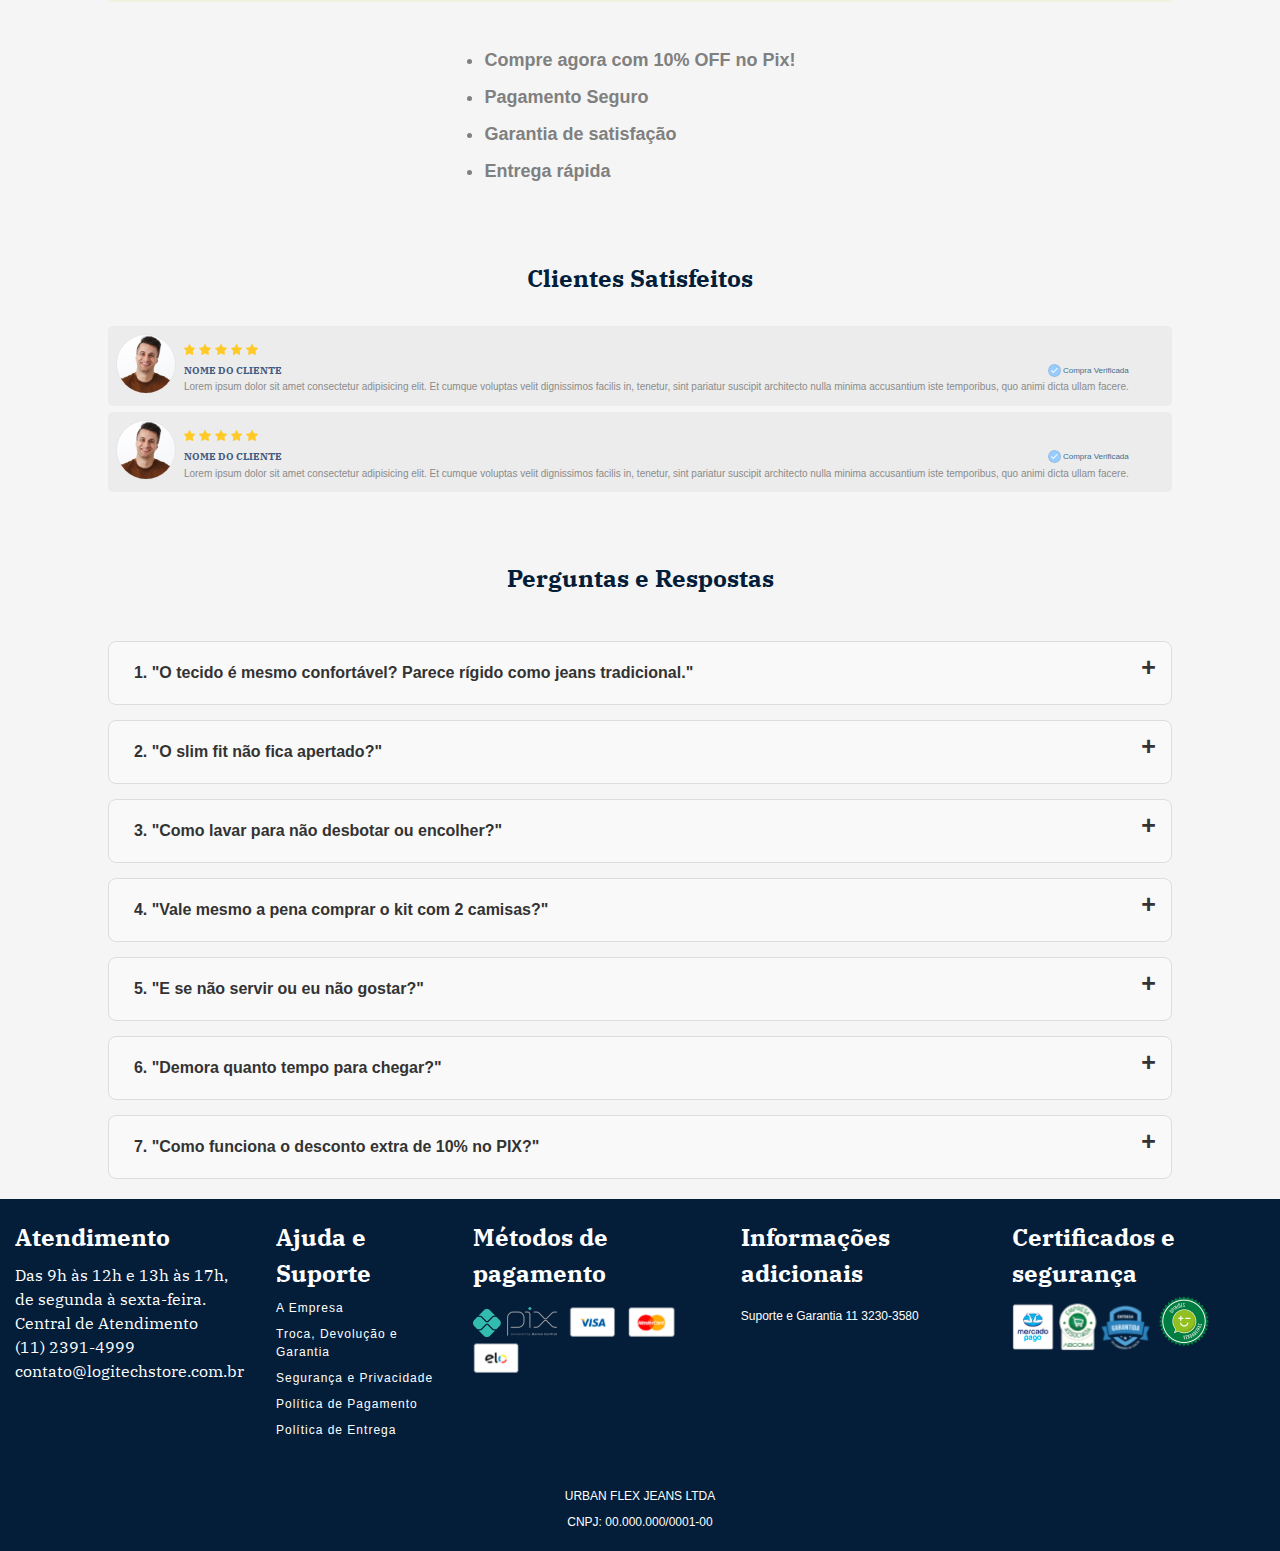
==== commit 5848e2da: "47 - ajustes na faq" ====
--- a/index.html
+++ b/index.html
@@ -377,42 +377,54 @@
                             </details>
 
                             <details>
-                                "O corte é ajustado, mas não apertado! A micro elasticidade do tecido garante liberdade
-                                de movimento sem perder o caimento elegante. Se você usa P a XGG, vai encontrar o
-                                tamanho ideal."
                                 <summary>2. "O slim fit não fica apertado?"</summary>
-                            </details>
-
-                            <details>
-                                "Lave na máquina com água fria e evite secadora. O algodão premium e o tratamento
-                                antirrugas mantêm a cor e o formato por muito mais tempo!"
+                                <div class="answer">
+                                    "O corte é ajustado, mas não apertado! A micro elasticidade do tecido garante liberdade
+                                    de movimento sem perder o caimento elegante. Se você usa P a XGG, vai encontrar o
+                                    tamanho ideal."
+                                </div>
+                            </details>
+
+                            <details>
                                 <summary>3. "Como lavar para não desbotar ou encolher?"</summary>
-                            </details>
-
-                            <details>
-                                "Com o preço promocional, você paga R$99,90 pelas duas (ou R$ 49,90 cada)!
-                                Individualmente, camisas dessa qualidade custariam R$299,90. É economia + versatilidade
-                                no guarda-roupa."
+                                <div class="answer">
+                                    "Lave na máquina com água fria e evite secadora. O algodão premium e o tratamento
+                                    antirrugas mantêm a cor e o formato por muito mais tempo!"
+                                </div>
+                            </details>
+
+                            <details>
                                 <summary>4. "Vale mesmo a pena comprar o kit com 2 camisas?"</summary>
-                            </details>
-
-                            <details>
-                                "Oferecemos troca grátis em 30 dias e garantia de satisfação. Se não amar, devolvemos
-                                seu dinheiro!"
+                                <div class="answer">
+                                    "Com o preço promocional, você paga R$99,90 pelas duas (ou R$ 49,90 cada)!
+                                    Individualmente, camisas dessa qualidade custariam R$299,90. É economia + versatilidade
+                                    no guarda-roupa."
+                                </div>
+                            </details>
+
+                            <details>
                                 <summary>5. "E se não servir ou eu não gostar?"</summary>
-                            </details>
-
-                            <details>
-                                "Enviamos em até 24h para todo o Brasil, com frete grátis. Nas capitais, chega em 1 ou 2
-                                semanas."
+                                <div class="answer">
+                                    "Oferecemos troca grátis em 30 dias e garantia de satisfação. Se não amar, devolvemos
+                                    seu dinheiro!"
+                                </div>
+                            </details>
+
+                            <details>
                                 <summary>6. "Demora quanto tempo para chegar?"</summary>
-                            </details>
-
-                            <details>
-                                "Ao escolher o PIX como forma de pagamento, o valor total do seu Kit 2 Camisas Jeans Slim Fit cai automaticamente de R$ 99,90 para R$ 89,91 – 
-                                uma economia imediata de 10%! Basta selecionar a opção PIX no checkout e finalizar a compra. 
-                                Não precisa de cupom: o desconto é aplicado direto na página de pagamento.
+                                <div class="answer">
+                                    "Enviamos em até 24h para todo o Brasil, com frete grátis. Nas capitais, chega em 1 ou 2
+                                    semanas."
+                                </div>
+                            </details>
+
+                            <details>
                                 <summary>7. "Como funciona o desconto extra de 10% no PIX?"</summary>
+                                <div class="answer">
+                                    "Ao escolher o PIX como forma de pagamento, o valor total do seu Kit 2 Camisas Jeans Slim Fit cai automaticamente de R$ 99,90 para R$ 89,91 – 
+                                    uma economia imediata de 10%! Basta selecionar a opção PIX no checkout e finalizar a compra. 
+                                    Não precisa de cupom: o desconto é aplicado direto na página de pagamento.
+                                </div>
                             </details>
                         </div>
 
--- a/css/style.css
+++ b/css/style.css
@@ -607,6 +607,10 @@
 
 /* faq area */
 
+.faq {
+    font-family: var(--font-small);
+}
+
 /* Estilização base para o elemento details */
 details {
     border: 1px solid #ddd;
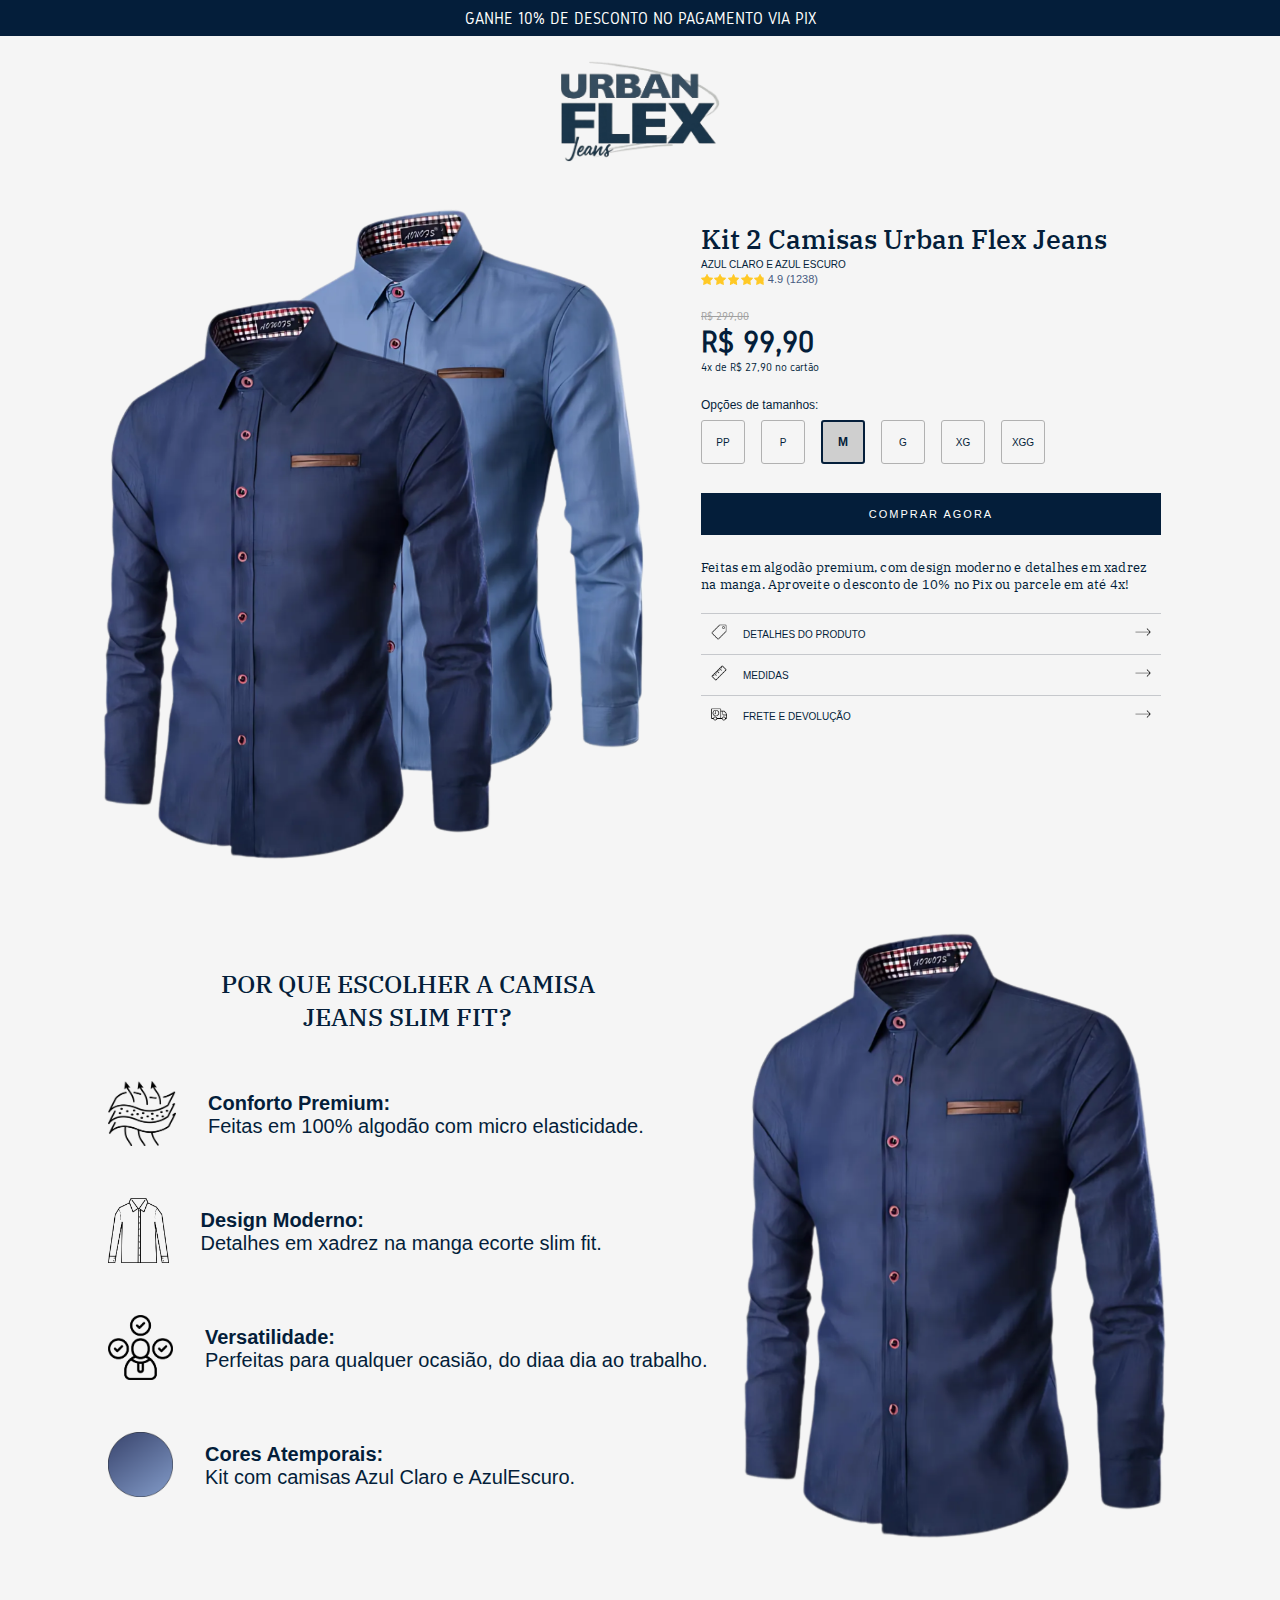
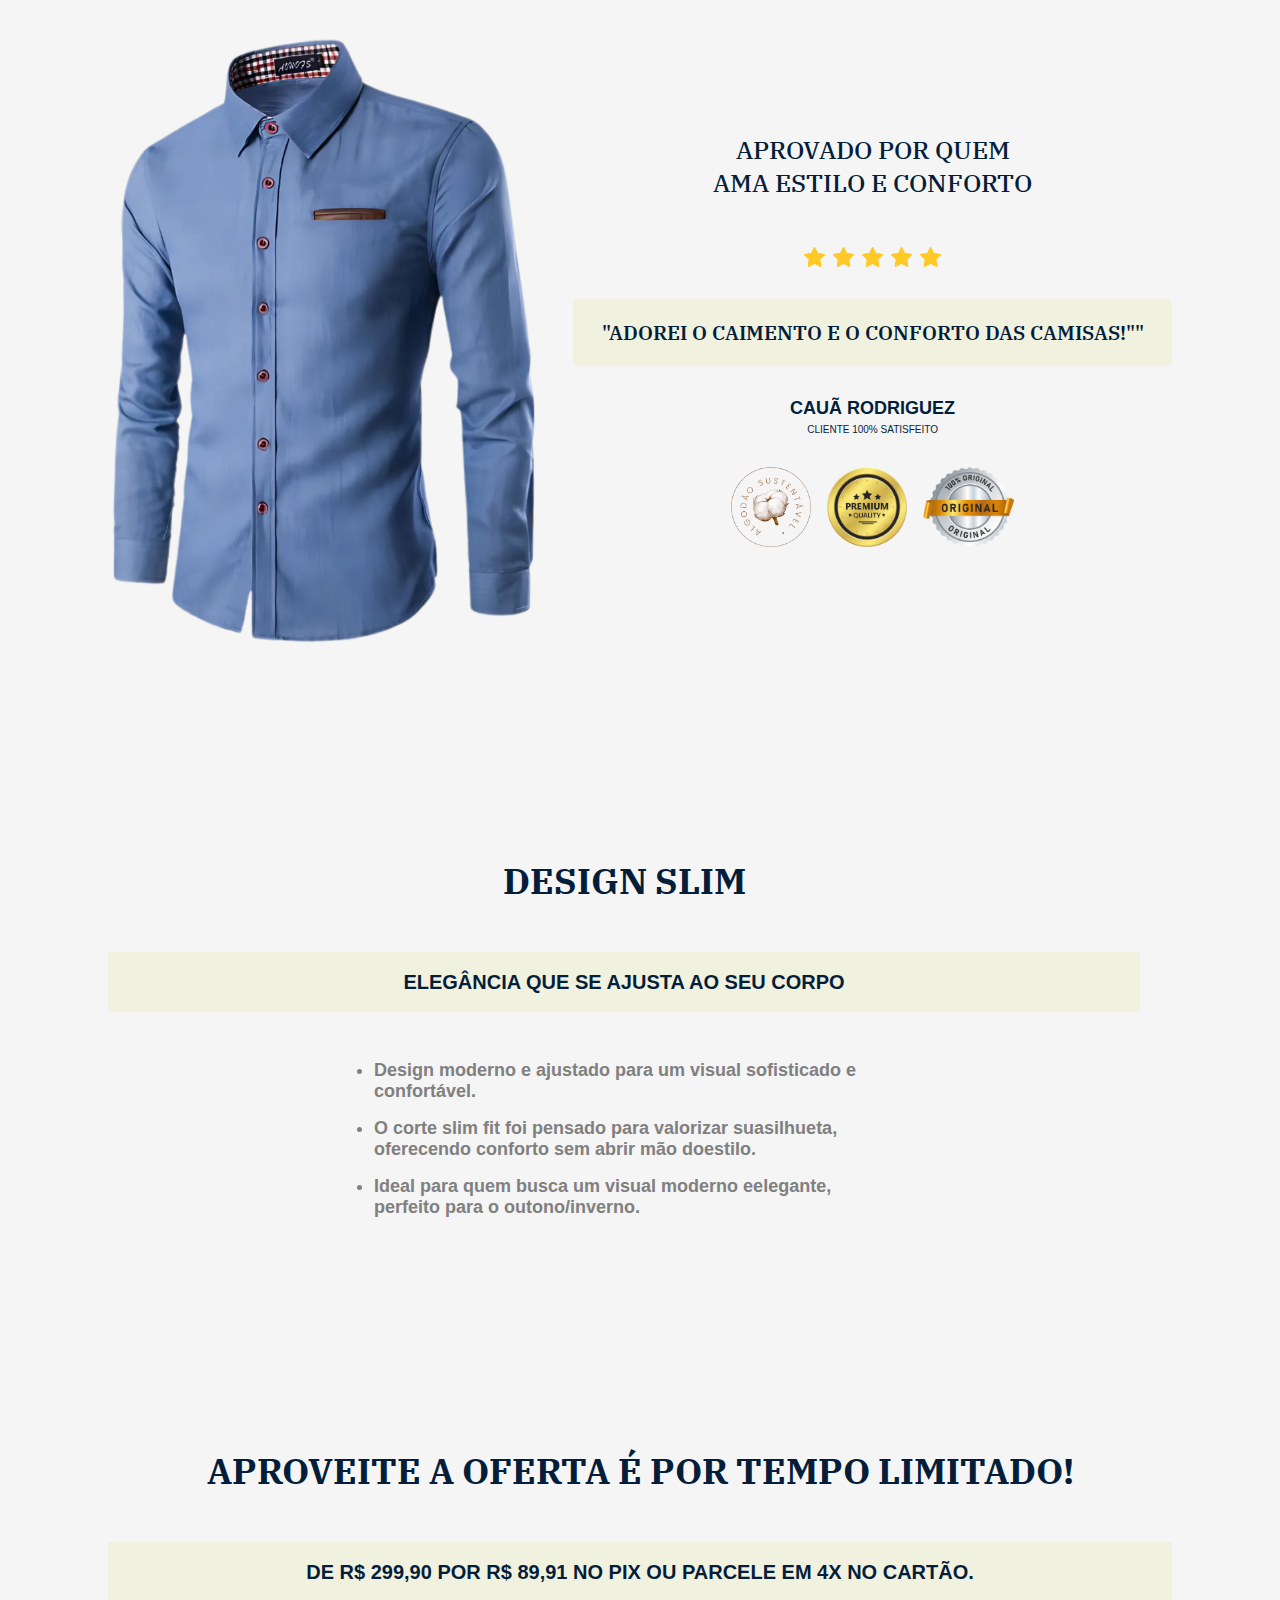
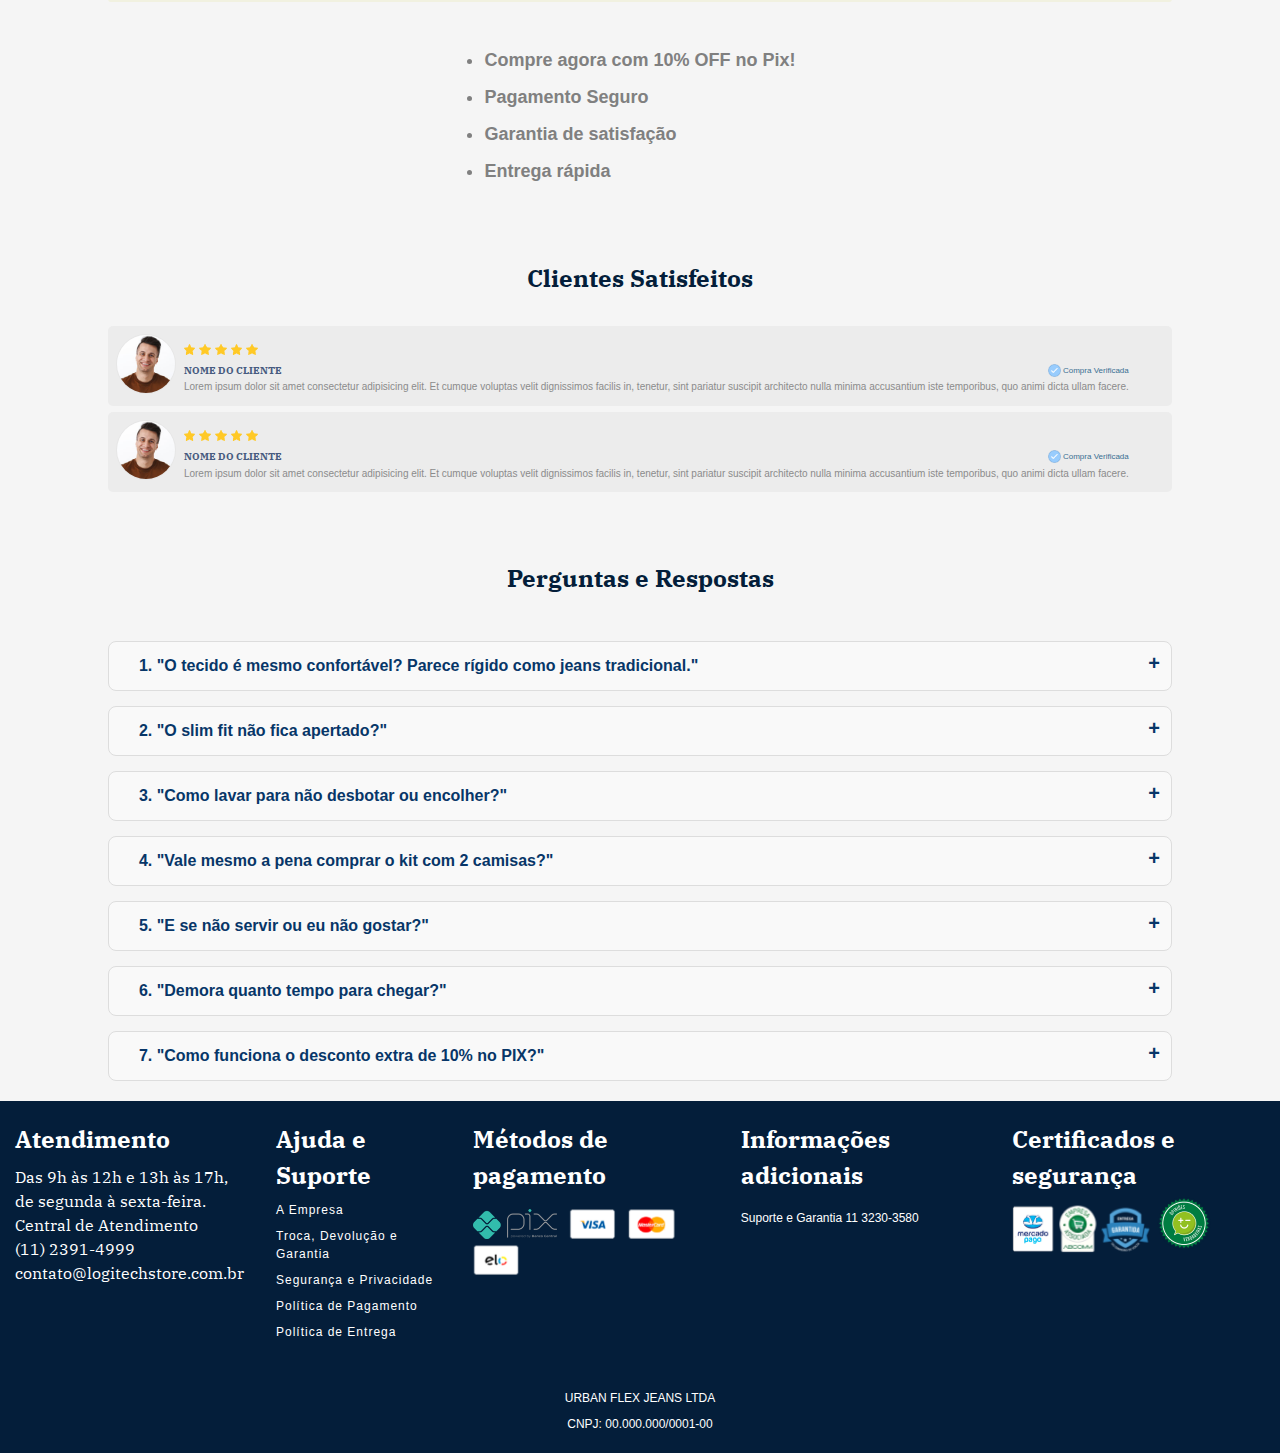
==== commit 43c33ba0: "49 - ajutes modal, scripts css organização de pastas" ====
--- a/index.html
+++ b/index.html
@@ -12,6 +12,7 @@
     <title>Kit 2 camisas Urban Flex Jeans</title>
     <link rel="stylesheet" href="./css/style.css">
     <link rel="stylesheet" href="./css/responsive.css">
+    <link rel="stylesheet" href="./css/table.css">
 </head>
 
 <body>
@@ -21,23 +22,9 @@
                 <img src="./assets/modal-close.png" alt="">
             </div>
             <div class="modal__title">
-                <h1>Detalhes do Produto</h1>
+                <h1></h1>
             </div>
             <div class="modal__text">
-                <div class="modal__text--title">
-                    detalhes
-                </div>
-                <ul>
-                    <li>100% cotton.</li>
-                    <li>Machine washable.</li>
-                    <li>Slim Fit.</li>
-                    <li>Size M has a 57 cm front body length and a 59.5 cm back body length.</li>
-                    <li>Signature embroidered Pony on the left chest.</li>
-                    <li>Rib-knit Polo collar. Two-button placket.</li>
-                    <li>Short sleeves with rib-knit armbands.</li>
-                    <li>Tennis tail.</li>
-                    <li>Imported.</li>
-                </ul>
             </div>
         </div>
     </div>
@@ -368,10 +355,12 @@
                         <div class="faq_question">
 
                             <details>
-                                <summary>1. "O tecido é mesmo confortável? Parece rígido como jeans tradicional."</summary>
+                                <summary>1. "O tecido é mesmo confortável? Parece rígido como jeans tradicional."
+                                </summary>
                                 <div class="answer">
                                     "Nossa FlexWeave Technology™ usa micro elasticidade e algodão premium para um toque
-                                    macio e flexível – nada a ver com jeans pesado! É conforto de camiseta com o estilo de
+                                    macio e flexível – nada a ver com jeans pesado! É conforto de camiseta com o estilo
+                                    de
                                     camisa social."
                                 </div>
                             </details>
@@ -379,7 +368,8 @@
                             <details>
                                 <summary>2. "O slim fit não fica apertado?"</summary>
                                 <div class="answer">
-                                    "O corte é ajustado, mas não apertado! A micro elasticidade do tecido garante liberdade
+                                    "O corte é ajustado, mas não apertado! A micro elasticidade do tecido garante
+                                    liberdade
                                     de movimento sem perder o caimento elegante. Se você usa P a XGG, vai encontrar o
                                     tamanho ideal."
                                 </div>
@@ -397,7 +387,8 @@
                                 <summary>4. "Vale mesmo a pena comprar o kit com 2 camisas?"</summary>
                                 <div class="answer">
                                     "Com o preço promocional, você paga R$99,90 pelas duas (ou R$ 49,90 cada)!
-                                    Individualmente, camisas dessa qualidade custariam R$299,90. É economia + versatilidade
+                                    Individualmente, camisas dessa qualidade custariam R$299,90. É economia +
+                                    versatilidade
                                     no guarda-roupa."
                                 </div>
                             </details>
@@ -405,7 +396,8 @@
                             <details>
                                 <summary>5. "E se não servir ou eu não gostar?"</summary>
                                 <div class="answer">
-                                    "Oferecemos troca grátis em 30 dias e garantia de satisfação. Se não amar, devolvemos
+                                    "Oferecemos troca grátis em 30 dias e garantia de satisfação. Se não amar,
+                                    devolvemos
                                     seu dinheiro!"
                                 </div>
                             </details>
@@ -413,7 +405,8 @@
                             <details>
                                 <summary>6. "Demora quanto tempo para chegar?"</summary>
                                 <div class="answer">
-                                    "Enviamos em até 24h para todo o Brasil, com frete grátis. Nas capitais, chega em 1 ou 2
+                                    "Enviamos em até 24h para todo o Brasil, com frete grátis. Nas capitais, chega em 1
+                                    ou 2
                                     semanas."
                                 </div>
                             </details>
@@ -421,8 +414,10 @@
                             <details>
                                 <summary>7. "Como funciona o desconto extra de 10% no PIX?"</summary>
                                 <div class="answer">
-                                    "Ao escolher o PIX como forma de pagamento, o valor total do seu Kit 2 Camisas Jeans Slim Fit cai automaticamente de R$ 99,90 para R$ 89,91 – 
-                                    uma economia imediata de 10%! Basta selecionar a opção PIX no checkout e finalizar a compra. 
+                                    "Ao escolher o PIX como forma de pagamento, o valor total do seu Kit 2 Camisas Jeans
+                                    Slim Fit cai automaticamente de R$ 99,90 para R$ 89,91 –
+                                    uma economia imediata de 10%! Basta selecionar a opção PIX no checkout e finalizar a
+                                    compra.
                                     Não precisa de cupom: o desconto é aplicado direto na página de pagamento.
                                 </div>
                             </details>
@@ -481,7 +476,8 @@
             <div class="cnpj__number">CNPJ: 00.000.000/0001-00</div>
         </div>
     </footer>
-    <script src="script.js"></script>
+    <script src="./js/modal.js"></script>
+    <script src="./js/script.js"></script>
 </body>
 
 </html>--- a/css/style.css
+++ b/css/style.css
@@ -91,6 +91,8 @@
     max-width: var(--page-max-width);
 }
 
+/* local do modal */ 
+
 .modal {
     width: 100%;
     position: fixed;
@@ -99,7 +101,7 @@
     bottom: -1px;
     display: flex;
     z-index: 1000;
-
+  
     .modal__content {
         display: flex;
         flex-direction: column;
@@ -107,26 +109,26 @@
         background-color: var(--page-bg-color);
         animation: modalUp .5s ease forwards;
         transition: all;
-
+  
         .modal__close {
             align-self: flex-end;
             padding: 15px 15px 0 0;
-
+  
             img {
                 height: 20px;
                 width: auto;
                 cursor: pointer;
             }
         }
-
+  
         .modal__title {
             padding: 0.8rem 0 1rem 1rem;
             border-bottom: 1px solid #b1b1b1;
         }
-
+  
         .modal__text {
             padding: 0 0 1rem 1rem;
-
+  
             .modal__text--title {
                 font-family: var(--font-small);
                 font-size: 11px;
@@ -134,23 +136,23 @@
                 text-transform: uppercase;
                 margin: 1rem 0;
             }
-
+  
             ul {
                 font-family: var(--font-small);
                 font-size: 10px;
                 padding-left: 1rem;
-
+  
                 li {
                     margin-bottom: 0.5rem;
                 }
-
-            }
-        }
-    }
-
-}
-
-body.modal__open {
+  
+            }
+        }
+    }
+  
+  }
+  
+  body.modal__open {
     overflow: hidden;
     position: fixed;
     -webkit-overflow-scrolling: touch;
@@ -159,19 +161,21 @@
     /* Evita refresh de pull-to-refresh */
     width: 100%;
     height: 100%;
-}
-
-@keyframes modalUp {
+  }
+  
+  @keyframes modalUp {
     from {
         transform: translateX(100%);
         opacity: 0;
     }
-
+  
     to {
         transform: translateX(0);
         opacity: 1;
     }
-}
+  }
+
+/* inserir antes dessa linha*/
 
 article {
     display: flex;
@@ -609,6 +613,7 @@
 
 .faq {
     font-family: var(--font-small);
+    color: #073668;
 }
 
 /* Estilização base para o elemento details */
@@ -630,11 +635,10 @@
 
 /* Estilização do summary */
 summary {
-    padding: 12px 15px;
+    padding: 5px 20px;
     cursor: pointer;
     font-weight: 600;
     text-align: left;
-    color: #333;
     list-style: none; /* Remove o marcador padrão */
     position: relative;
     transition: all 0.2s ease;
--- a/css/responsive.css
+++ b/css/responsive.css
@@ -197,10 +197,16 @@
 
     /*  faq area */
 
+    summary {
+      padding: 5px 20px;
+      vertical-align: middle;
+  }
+
     /* Adiciona ícone personalizado */
     summary::after {
-      top: 1px;
-      right: 5px;
+      top: 0;
+      right: 1px;
+      font-size: 20px;
     }
   }
 
--- a/css/table.css
+++ b/css/table.css
@@ -0,0 +1,27 @@
+table {
+  font-family: var(--font-small);
+  font-size: 12px;
+  width: 100%;
+  align-self: center;
+}
+
+th, td {
+  text-align: center;
+  padding: 10px 0;
+}
+
+th {
+  background-color: rgb(140, 209, 255);
+}
+
+td {
+  background-color: rgb(212, 212, 212);
+}
+
+.modal {
+  .modal__content {
+    .modal__text {
+      padding: 1rem 1rem 1rem 1rem;
+    }
+  }
+}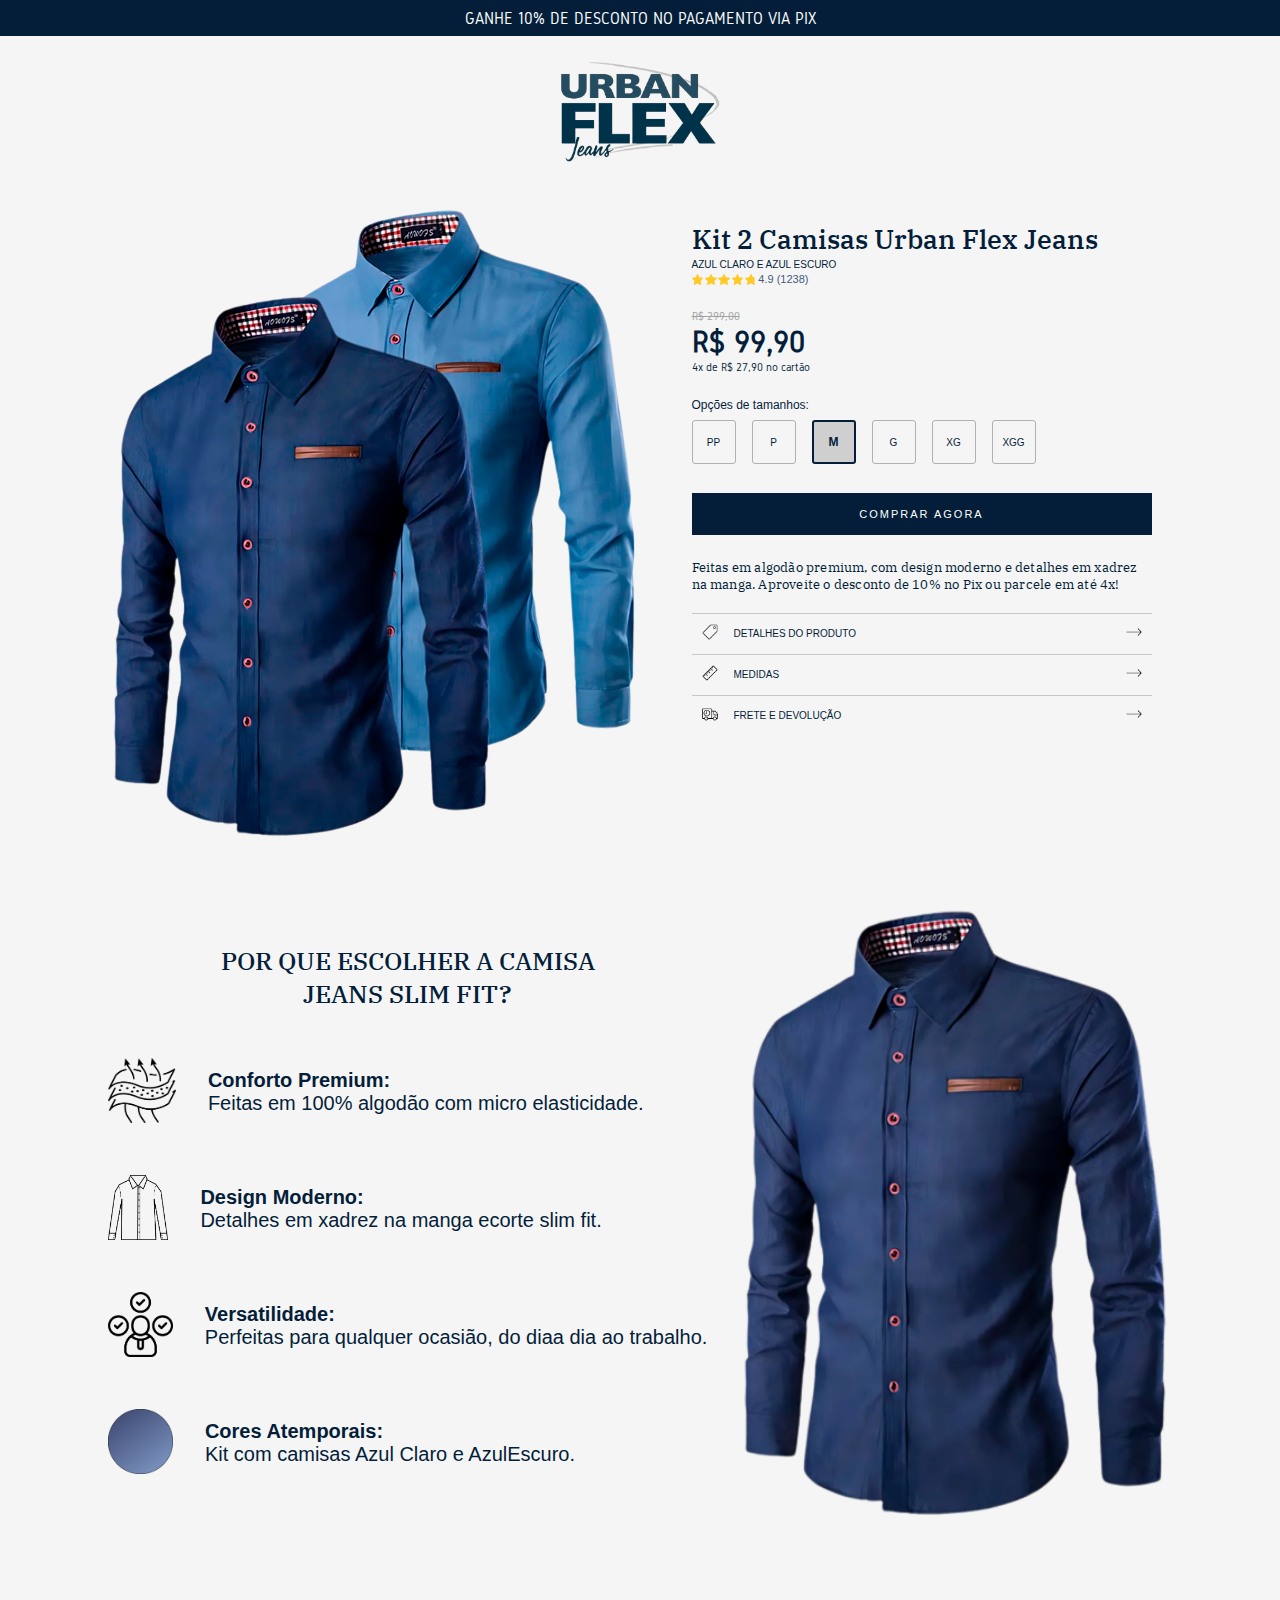
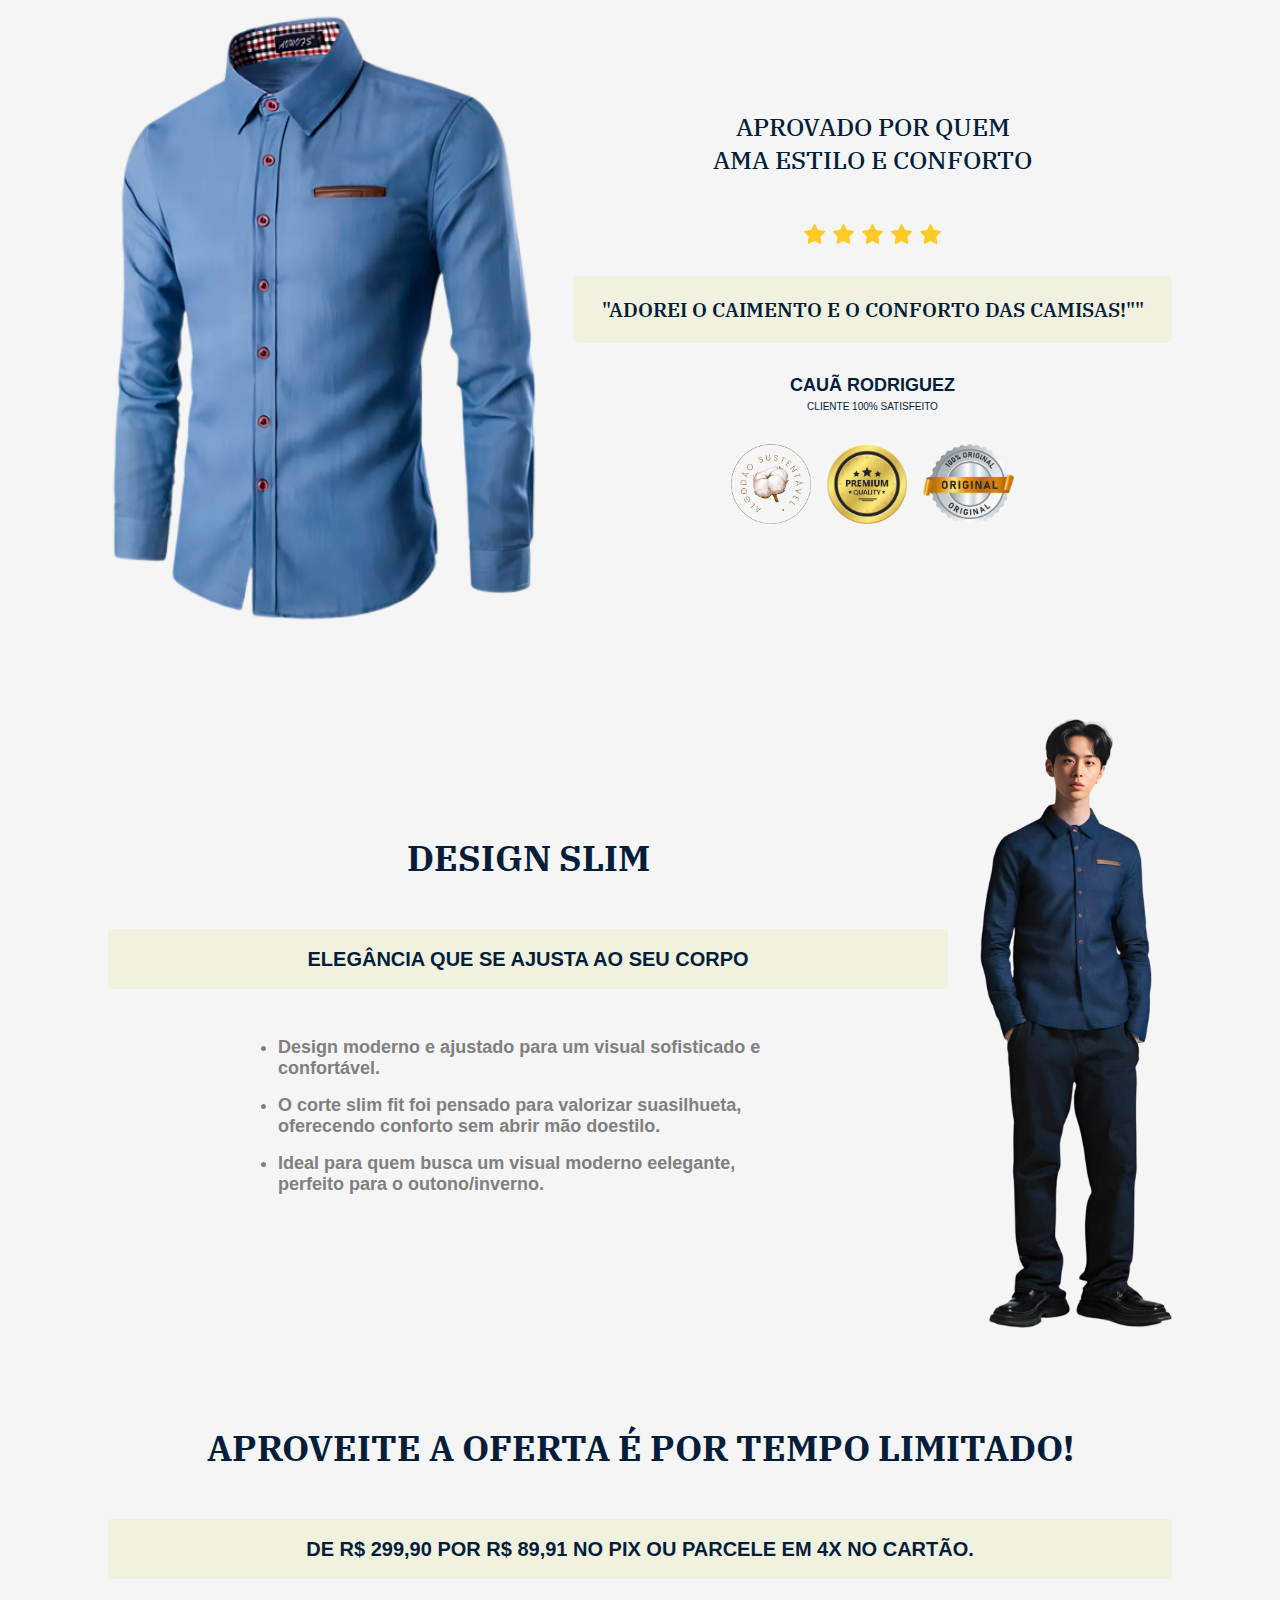
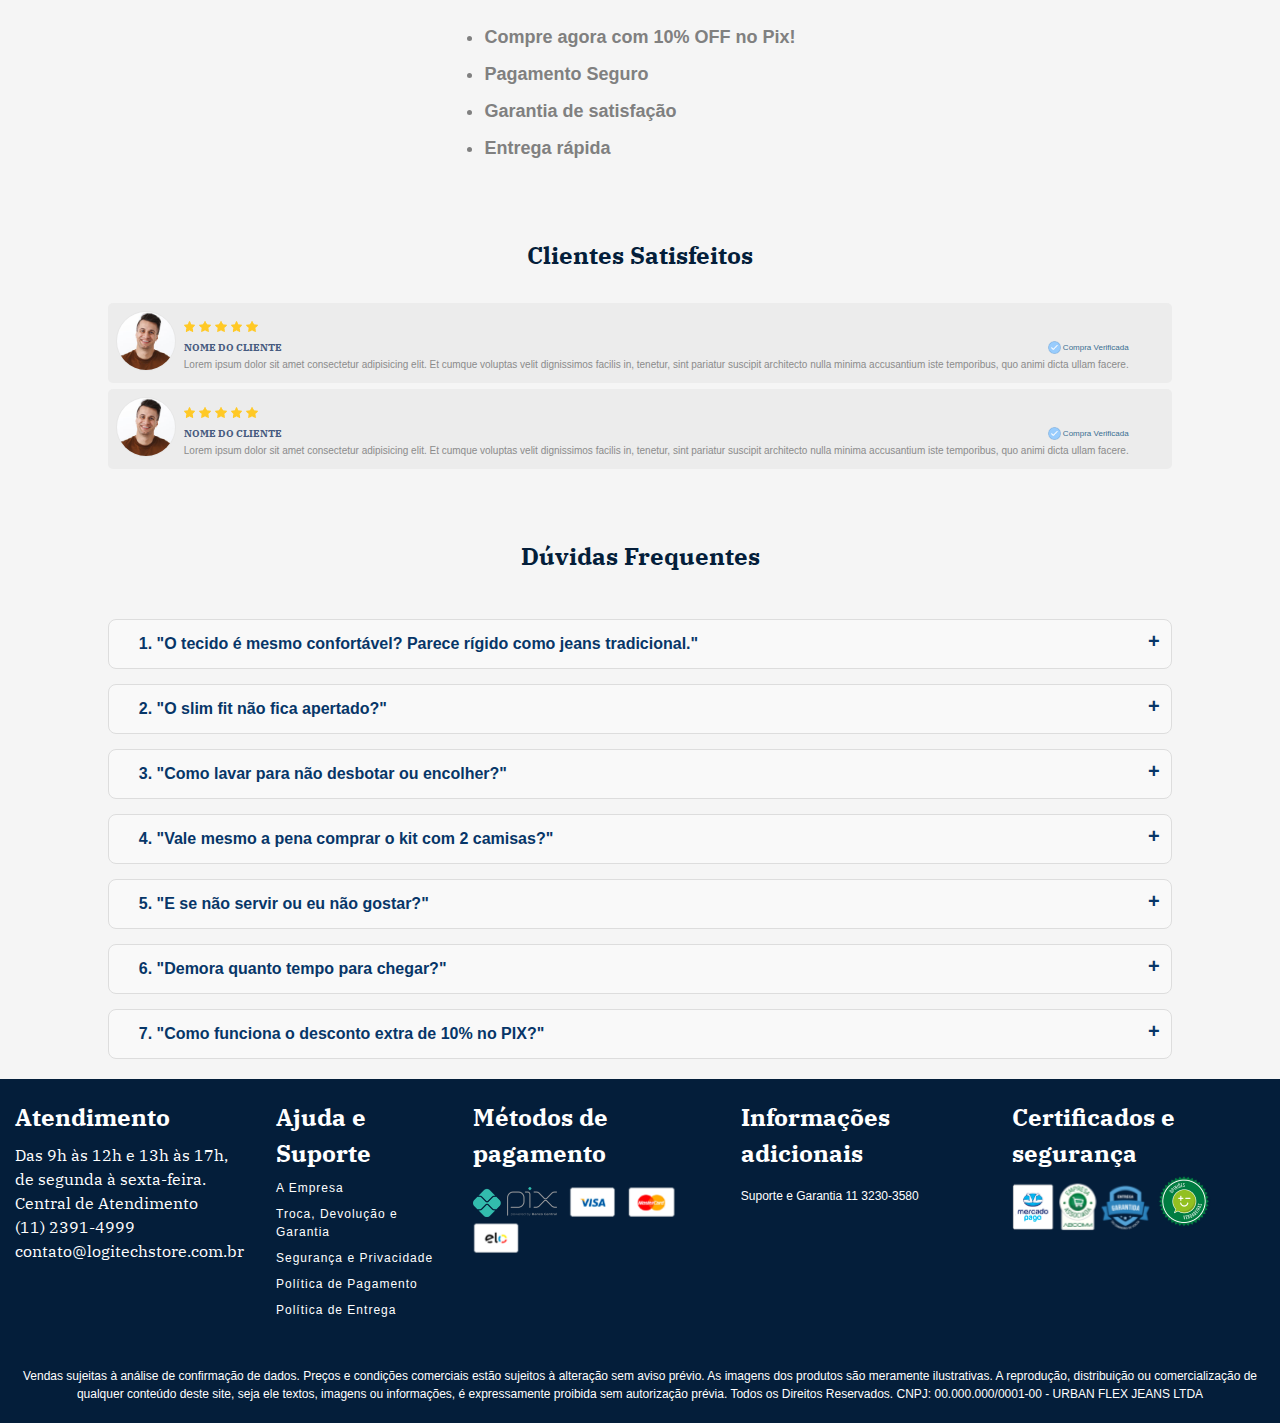
==== commit 2ae711af: "54 - texto rodape e sem aspas  e duvidas frequentes" ====
--- a/index.html
+++ b/index.html
@@ -348,7 +348,7 @@
 
                     </div>
 
-                    <h2>Perguntas e Respostas</h2>
+                    <h2>Dúvidas Frequentes</h2>
 
                     <div class="faq">
 
@@ -358,63 +358,62 @@
                                 <summary>1. "O tecido é mesmo confortável? Parece rígido como jeans tradicional."
                                 </summary>
                                 <div class="answer">
-                                    "Nossa FlexWeave Technology™ usa micro elasticidade e algodão premium para um toque
+                                    Nossa FlexWeave Technology™ usa micro elasticidade e algodão premium para um toque
                                     macio e flexível – nada a ver com jeans pesado! É conforto de camiseta com o estilo
                                     de
-                                    camisa social."
+                                    camisa social.
                                 </div>
                             </details>
 
                             <details>
                                 <summary>2. "O slim fit não fica apertado?"</summary>
                                 <div class="answer">
-                                    "O corte é ajustado, mas não apertado! A micro elasticidade do tecido garante
+                                    O corte é ajustado, mas não apertado! A micro elasticidade do tecido garante
                                     liberdade
                                     de movimento sem perder o caimento elegante. Se você usa P a XGG, vai encontrar o
-                                    tamanho ideal."
+                                    tamanho ideal.
                                 </div>
                             </details>
 
                             <details>
                                 <summary>3. "Como lavar para não desbotar ou encolher?"</summary>
                                 <div class="answer">
-                                    "Lave na máquina com água fria e evite secadora. O algodão premium e o tratamento
-                                    antirrugas mantêm a cor e o formato por muito mais tempo!"
+                                    Lave na máquina com água fria e evite secadora. O algodão premium e o tratamento
+                                    antirrugas mantêm a cor e o formato por muito mais tempo!
                                 </div>
                             </details>
 
                             <details>
                                 <summary>4. "Vale mesmo a pena comprar o kit com 2 camisas?"</summary>
                                 <div class="answer">
-                                    "Com o preço promocional, você paga R$99,90 pelas duas (ou R$ 49,90 cada)!
+                                    Com o preço promocional, você paga R$99,90 pelas duas (ou R$ 49,90 cada)!
                                     Individualmente, camisas dessa qualidade custariam R$299,90. É economia +
                                     versatilidade
-                                    no guarda-roupa."
+                                    no guarda-roupa.
                                 </div>
                             </details>
 
                             <details>
                                 <summary>5. "E se não servir ou eu não gostar?"</summary>
                                 <div class="answer">
-                                    "Oferecemos troca grátis em 30 dias e garantia de satisfação. Se não amar,
+                                    Oferecemos troca grátis em 30 dias e garantia de satisfação. Se não amar,
                                     devolvemos
-                                    seu dinheiro!"
+                                    seu dinheiro!
                                 </div>
                             </details>
 
                             <details>
                                 <summary>6. "Demora quanto tempo para chegar?"</summary>
                                 <div class="answer">
-                                    "Enviamos em até 24h para todo o Brasil, com frete grátis. Nas capitais, chega em 1
-                                    ou 2
-                                    semanas."
+                                    Enviamos em até 24h para todo o Brasil, com frete grátis. Nas capitais, chega em 1
+                                    ou 2 semanas.
                                 </div>
                             </details>
 
                             <details>
                                 <summary>7. "Como funciona o desconto extra de 10% no PIX?"</summary>
                                 <div class="answer">
-                                    "Ao escolher o PIX como forma de pagamento, o valor total do seu Kit 2 Camisas Jeans
+                                    Ao escolher o PIX como forma de pagamento, o valor total do seu Kit 2 Camisas Jeans
                                     Slim Fit cai automaticamente de R$ 99,90 para R$ 89,91 –
                                     uma economia imediata de 10%! Basta selecionar a opção PIX no checkout e finalizar a
                                     compra.
@@ -472,8 +471,13 @@
             </div>
         </div>
         <div class="cnpj">
-            <div class="cnpj__name">URBAN FLEX JEANS LTDA</div>
-            <div class="cnpj__number">CNPJ: 00.000.000/0001-00</div>
+            <div class="cnpj__number">Vendas sujeitas à análise de confirmação de dados. 
+                Preços e condições comerciais estão sujeitos à alteração sem aviso prévio. 
+                As imagens dos produtos são meramente ilustrativas.
+                A reprodução, distribuição ou comercialização de qualquer conteúdo deste site, 
+                seja ele textos, imagens ou informações, é expressamente proibida sem autorização prévia. 
+                Todos os Direitos Reservados. CNPJ: 00.000.000/0001-00 - URBAN FLEX JEANS LTDA
+            </div>
         </div>
     </footer>
     <script src="./js/modal.js"></script>
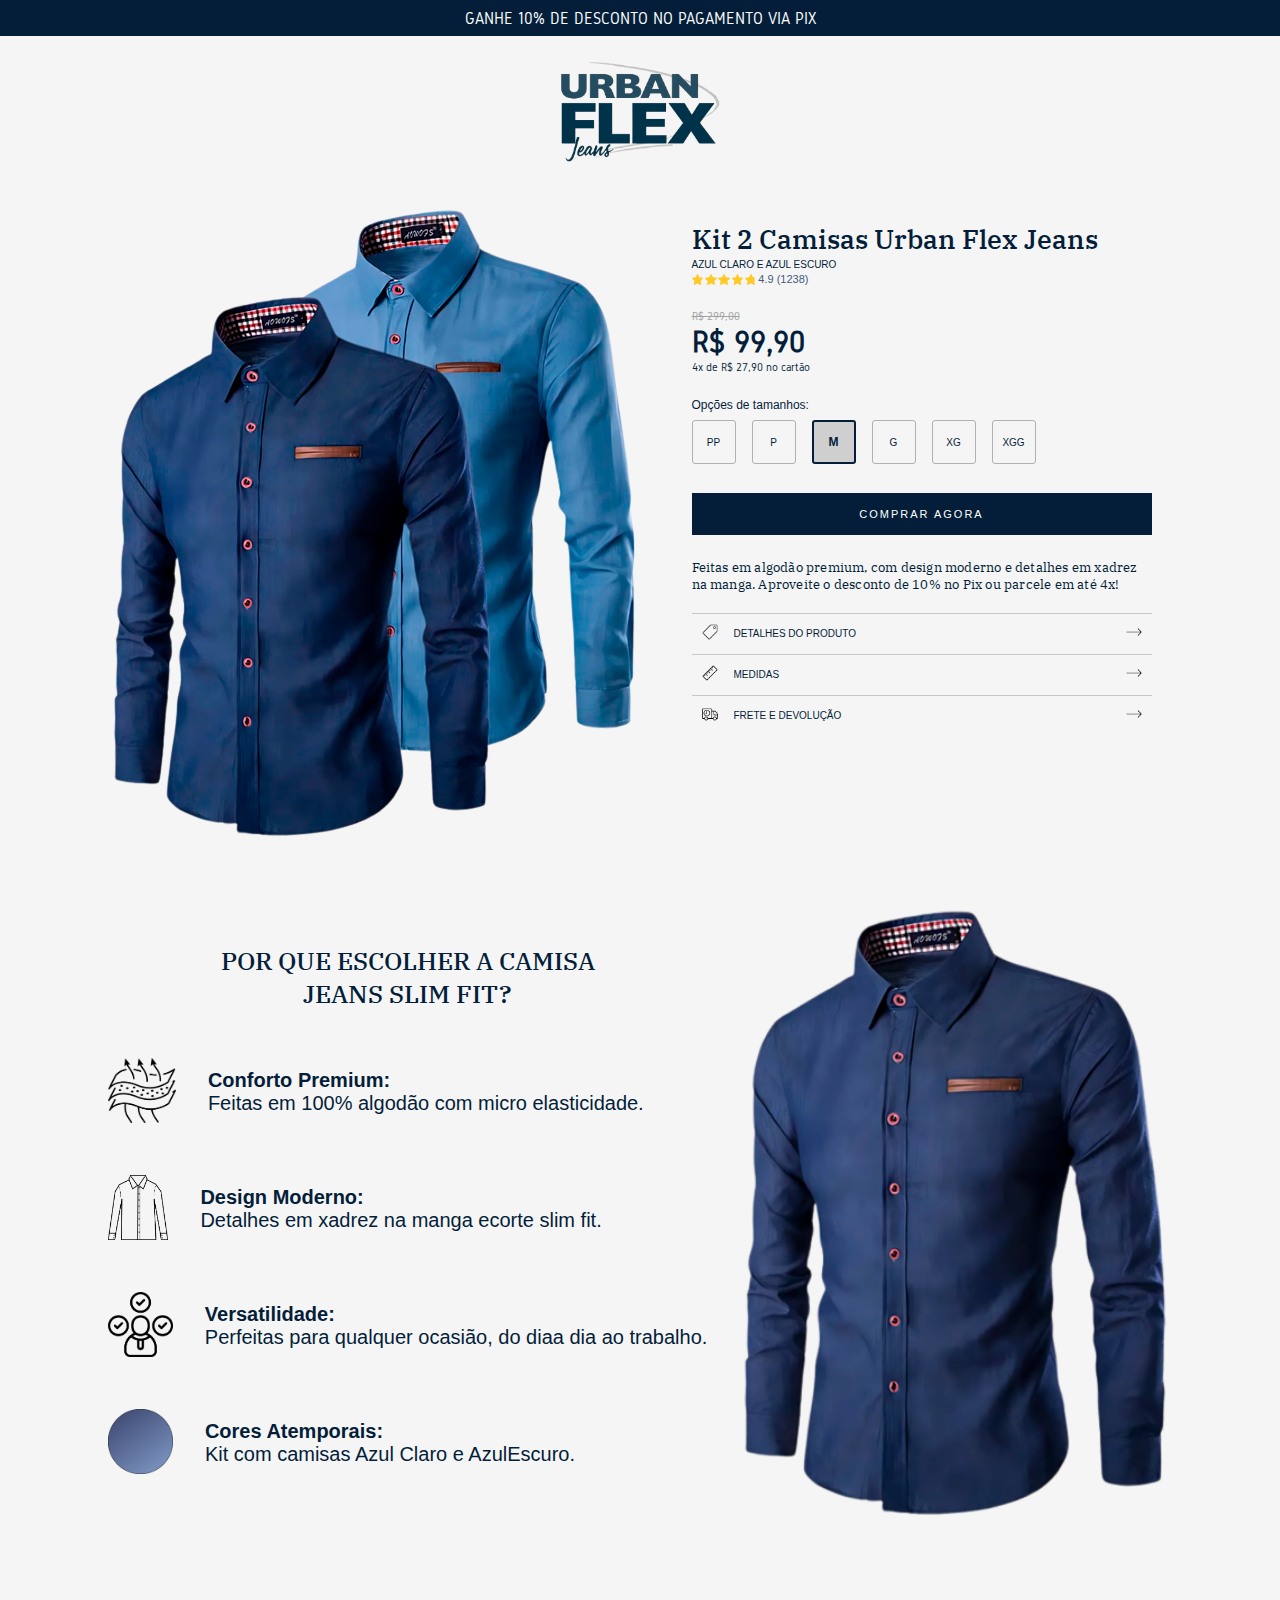
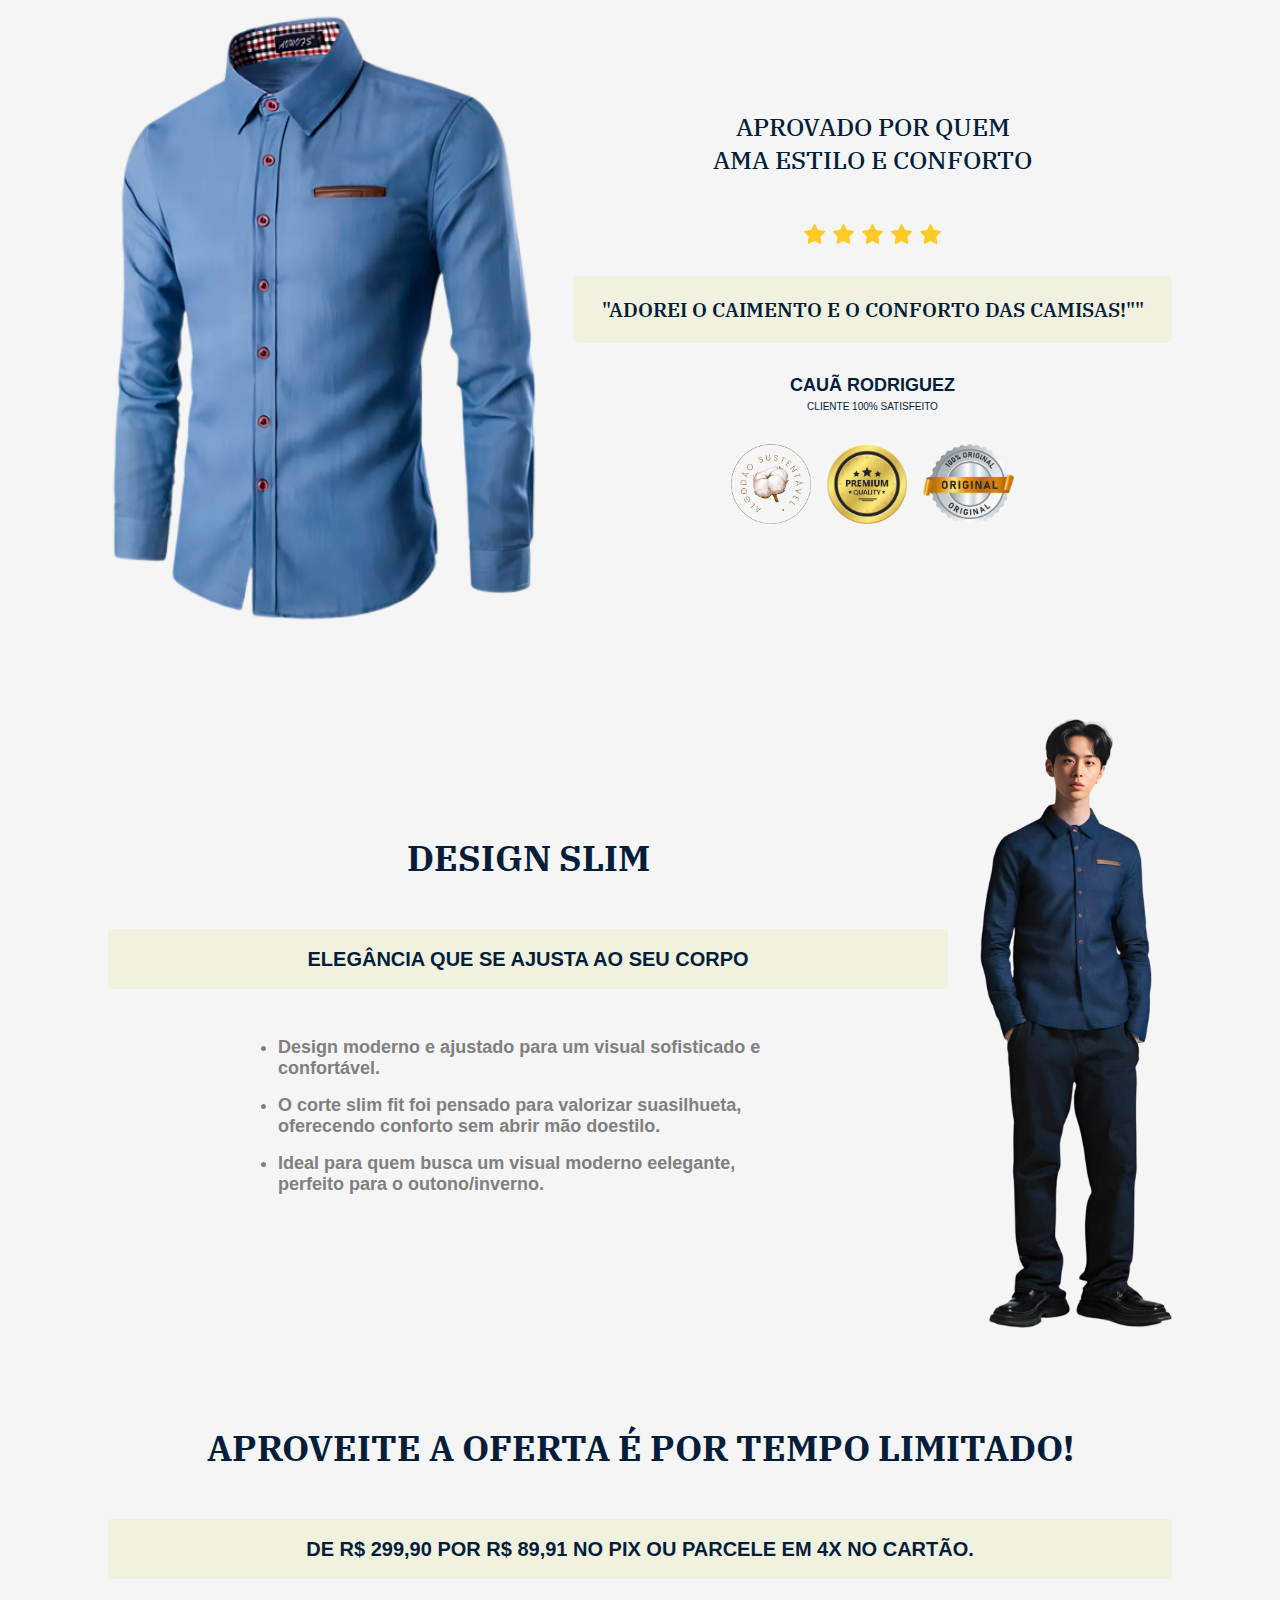
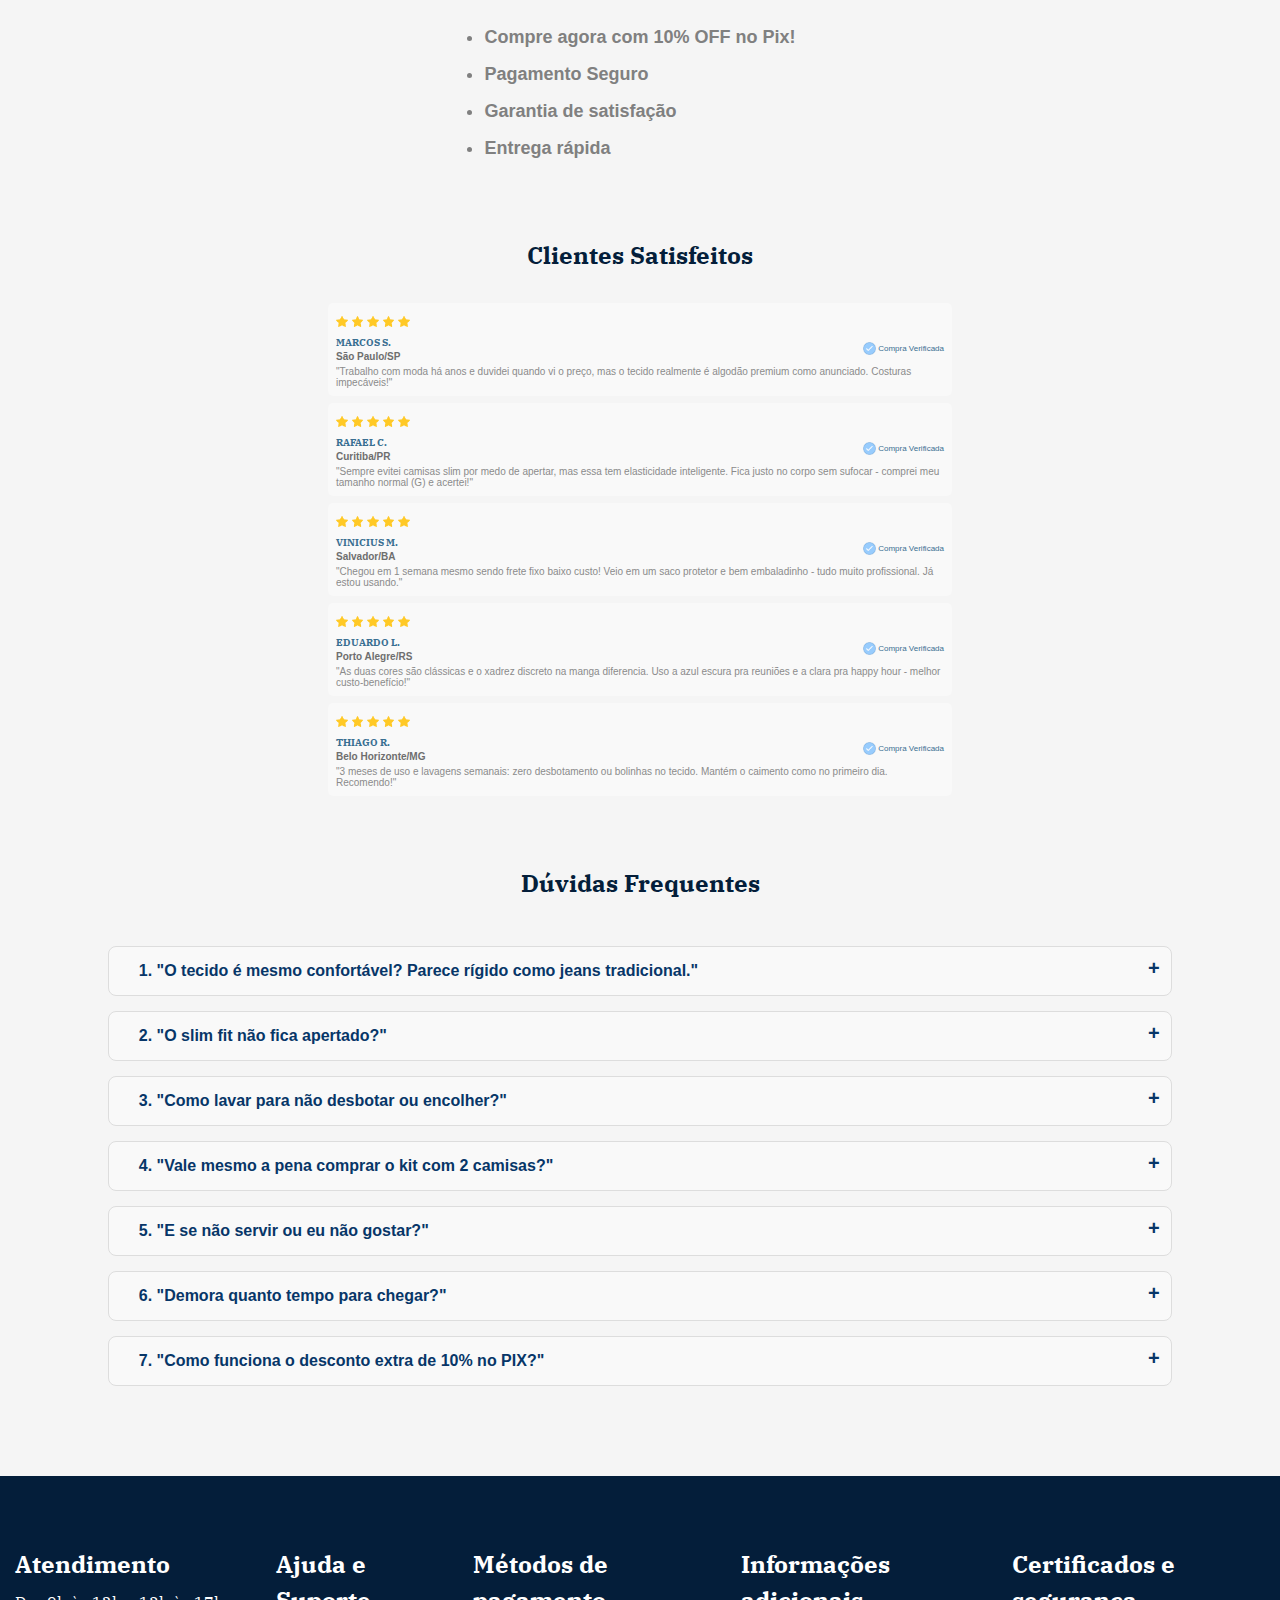
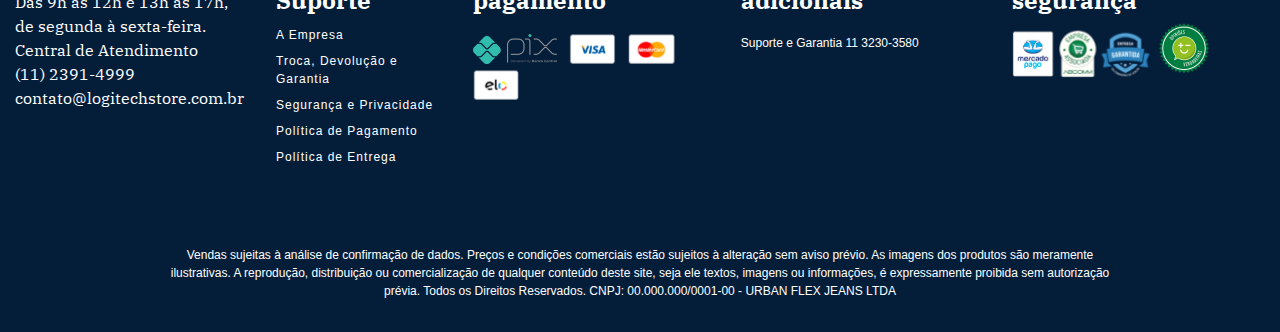
==== commit 61f46bf6: "57 - ajustes avaliacoes" ====
--- a/index.html
+++ b/index.html
@@ -293,9 +293,6 @@
                     <div class="customers">
 
                         <div class="customer">
-                            <div class="customer__photo">
-                                <img src="./assets/user1.jpg" alt="">
-                            </div>
                             <div class="customer__flex">
                                 <div class="customer__stars">
                                     <img src="./assets/star.png">
@@ -305,24 +302,23 @@
                                     <img src="./assets/star.png">
                                 </div>
                                 <div class="customer__name">
-                                    nome do cliente
+                                    <div class="customer__identify">
+                                        <span class="client__name">Marcos S.</span>
+                                        <span class="client__city">São Paulo/SP</span>
+                                    </div>
                                     <div>
                                         <img src="./assets/client-verify.png" alt="">
                                         <div class="span">Compra Verificada</div>
                                     </div>
                                 </div>
                                 <div class="customer-comment">
-                                    Lorem ipsum dolor sit amet consectetur adipisicing elit. Et cumque voluptas velit
-                                    dignissimos facilis in, tenetur, sint pariatur suscipit architecto nulla minima
-                                    accusantium iste temporibus, quo animi dicta ullam facere.
+                                    "Trabalho com moda há anos e duvidei quando vi o preço, 
+                                    mas o tecido realmente é algodão premium como anunciado. Costuras impecáveis!"
                                 </div>
                             </div>
                         </div>
 
                         <div class="customer">
-                            <div class="customer__photo">
-                                <img src="./assets/user1.jpg" alt="">
-                            </div>
                             <div class="customer__flex">
                                 <div class="customer__stars">
                                     <img src="./assets/star.png">
@@ -332,19 +328,100 @@
                                     <img src="./assets/star.png">
                                 </div>
                                 <div class="customer__name">
-                                    nome do cliente
+                                    <div class="customer__identify">
+                                        <span class="client__name">Rafael C.</span>
+                                        <span class="client__city">Curitiba/PR</span>
+                                    </div>
                                     <div>
                                         <img src="./assets/client-verify.png" alt="">
                                         <div class="span">Compra Verificada</div>
                                     </div>
                                 </div>
                                 <div class="customer-comment">
-                                    Lorem ipsum dolor sit amet consectetur adipisicing elit. Et cumque voluptas velit
-                                    dignissimos facilis in, tenetur, sint pariatur suscipit architecto nulla minima
-                                    accusantium iste temporibus, quo animi dicta ullam facere.
-                                </div>
-                            </div>
-                        </div>
+                                    "Sempre evitei camisas slim por medo de apertar, mas essa tem elasticidade inteligente. 
+                                    Fica justo no corpo sem sufocar - comprei meu tamanho normal (G) e acertei!"
+                                </div>
+                            </div>
+                        </div>
+
+                        <div class="customer">
+                            <div class="customer__flex">
+                                <div class="customer__stars">
+                                    <img src="./assets/star.png">
+                                    <img src="./assets/star.png">
+                                    <img src="./assets/star.png">
+                                    <img src="./assets/star.png">
+                                    <img src="./assets/star.png">
+                                </div>
+                                <div class="customer__name">
+                                    <div class="customer__identify">
+                                        <span class="client__name">Vinicius M.</span>
+                                        <span class="client__city">Salvador/BA</span>
+                                    </div>
+                                    <div>
+                                        <img src="./assets/client-verify.png" alt="">
+                                        <div class="span">Compra Verificada</div>
+                                    </div>
+                                </div>
+                                <div class="customer-comment">
+                                    "Chegou em 1 semana mesmo sendo frete fixo baixo custo! 
+                                    Veio em um saco protetor e bem embaladinho - tudo muito profissional. Já estou usando."
+                                </div>
+                            </div>
+                        </div>
+
+                        <div class="customer">
+                            <div class="customer__flex">
+                                <div class="customer__stars">
+                                    <img src="./assets/star.png">
+                                    <img src="./assets/star.png">
+                                    <img src="./assets/star.png">
+                                    <img src="./assets/star.png">
+                                    <img src="./assets/star.png">
+                                </div>
+                                <div class="customer__name">
+                                    <div class="customer__identify">
+                                        <span class="client__name">Eduardo L.</span>
+                                        <span class="client__city">Porto Alegre/RS</span>
+                                    </div>
+                                    <div>
+                                        <img src="./assets/client-verify.png" alt="">
+                                        <div class="span">Compra Verificada</div>
+                                    </div>
+                                </div>
+                                <div class="customer-comment">
+                                    "As duas cores são clássicas e o xadrez discreto na manga diferencia. 
+                                    Uso a azul escura pra reuniões e a clara pra happy hour - melhor custo-benefício!"
+                                </div>
+                            </div>
+                        </div>
+
+                        <div class="customer">
+                            <div class="customer__flex">
+                                <div class="customer__stars">
+                                    <img src="./assets/star.png">
+                                    <img src="./assets/star.png">
+                                    <img src="./assets/star.png">
+                                    <img src="./assets/star.png">
+                                    <img src="./assets/star.png">
+                                </div>
+                                <div class="customer__name">
+                                    <div class="customer__identify">
+                                        <span class="client__name">Thiago R.</span>
+                                        <span class="client__city">Belo Horizonte/MG</span>
+                                    </div>
+                                    <div>
+                                        <img src="./assets/client-verify.png" alt="">
+                                        <div class="span">Compra Verificada</div>
+                                    </div>
+                                </div>
+                                <div class="customer-comment">
+                                    "3 meses de uso e lavagens semanais: zero desbotamento ou bolinhas no tecido. 
+                                    Mantém o caimento como no primeiro dia. Recomendo!"
+                                </div>
+                            </div>
+                        </div>
+                        
 
                     </div>
 
--- a/css/style.css
+++ b/css/style.css
@@ -89,9 +89,10 @@
 
 .page {
     max-width: var(--page-max-width);
-}
-
-/* local do modal */ 
+    margin-bottom: 4.375rem;
+}
+
+/* local do modal */
 
 .modal {
     width: 100%;
@@ -101,7 +102,7 @@
     bottom: -1px;
     display: flex;
     z-index: 1000;
-  
+
     .modal__content {
         display: flex;
         flex-direction: column;
@@ -109,26 +110,26 @@
         background-color: var(--page-bg-color);
         animation: modalUp .5s ease forwards;
         transition: all;
-  
+
         .modal__close {
             align-self: flex-end;
             padding: 15px 15px 0 0;
-  
+
             img {
                 height: 20px;
                 width: auto;
                 cursor: pointer;
             }
         }
-  
+
         .modal__title {
             padding: 0.8rem 0 1rem 1rem;
             border-bottom: 1px solid #b1b1b1;
         }
-  
+
         .modal__text {
             padding: 0 0 1rem 1rem;
-  
+
             .modal__text--title {
                 font-family: var(--font-small);
                 font-size: 11px;
@@ -136,23 +137,23 @@
                 text-transform: uppercase;
                 margin: 1rem 0;
             }
-  
+
             ul {
                 font-family: var(--font-small);
                 font-size: 10px;
                 padding-left: 1rem;
-  
+
                 li {
                     margin-bottom: 0.5rem;
                 }
-  
-            }
-        }
-    }
-  
-  }
-  
-  body.modal__open {
+
+            }
+        }
+    }
+
+}
+
+body.modal__open {
     overflow: hidden;
     position: fixed;
     -webkit-overflow-scrolling: touch;
@@ -161,19 +162,19 @@
     /* Evita refresh de pull-to-refresh */
     width: 100%;
     height: 100%;
-  }
-  
-  @keyframes modalUp {
+}
+
+@keyframes modalUp {
     from {
         transform: translateX(100%);
         opacity: 0;
     }
-  
+
     to {
         transform: translateX(0);
         opacity: 1;
     }
-  }
+}
 
 /* inserir antes dessa linha*/
 
@@ -321,9 +322,11 @@
         align-items: center;
         column-gap: 0.9rem;
         margin-top: -1.5rem;
+        transition: all 1s;
 
         .icon {
             img {
+                display: inline-block;
                 height: 16px;
                 width: auto;
             }
@@ -334,6 +337,18 @@
             font-size: 10px;
             text-transform: uppercase;
             width: calc(330px - 4rem);
+        }
+    }
+
+    .main-info__details:hover {
+        .icon:last-child {
+            img {
+                transform: translateX(5px);
+            }
+        }
+
+        .info {
+            font-weight: 700;
         }
     }
 
@@ -522,17 +537,22 @@
         }
 
         .customers {
+            display: flex;
+            flex-direction: column;
+            justify-content: center;
             margin-bottom: 2rem;
+            width: 100%;
 
             .customer {
                 display: flex;
                 align-items: center;
+                align-self: center;
                 gap: 0.5rem;
                 padding: 8px;
                 margin-bottom: 0.4rem;
                 border-radius: 5px;
-                background-color: #ececec;
-
+                background-color: #F9F9F9;
+                max-width: 39rem;
 
                 .customer__photo {
 
@@ -566,6 +586,21 @@
                         display: flex;
                         align-items: center;
                         justify-content: space-between;
+
+                        .customer__identify {
+                            display: flex;
+                            flex-direction: column;
+
+                            .client__name {
+                                color: #3a6f92;
+                            }
+
+                            .client__city {
+                                font-family: var(--font-small);
+                                color: #6e6e6e;
+                                text-transform: none;
+                            }
+                        }
 
                         div {
 
@@ -630,7 +665,7 @@
 /* Estilo quando o details está aberto */
 details[open] {
     background-color: #f0f0f0;
-    box-shadow: 0 2px 5px rgba(0,0,0,0.1);
+    box-shadow: 0 2px 5px rgba(0, 0, 0, 0.1);
 }
 
 /* Estilização do summary */
@@ -639,7 +674,8 @@
     cursor: pointer;
     font-weight: 600;
     text-align: left;
-    list-style: none; /* Remove o marcador padrão */
+    list-style: none;
+    /* Remove o marcador padrão */
     position: relative;
     transition: all 0.2s ease;
 }
@@ -681,7 +717,7 @@
 
     width: 100%;
     background-color: #041e3a;
-    padding: 20px 15px;
+    padding: 0 15px;
     color: #fff;
     line-height: 1.5;
 
@@ -689,6 +725,7 @@
         display: flex;
         flex-direction: column;
         gap: 2rem;
+        margin-top: 4.375rem;
 
         .footer__content--links {
             display: flex;
@@ -724,13 +761,19 @@
     }
 
     .cnpj {
-        color: #ffffff;
-        width: 100%;
         display: flex;
         justify-content: center;
+        width: 100%;
+        color: #ffffff;
         gap: 0.5rem;
         font-family: var(--font-small);
         font-size: 12px;
+        margin: 2rem 0;
+
+        .cnpj__number {
+            width: 969px;
+            text-align: center;
+        }
     }
 }
 
--- a/css/responsive.css
+++ b/css/responsive.css
@@ -115,7 +115,6 @@
           width: calc(440px - 4rem);
         }
       }
-
     }
   }
 
@@ -221,8 +220,7 @@
     }
 
     .cnpj {
-      flex-direction: column;
-      text-align: center;
+     text-align: center;
     }
   }
 
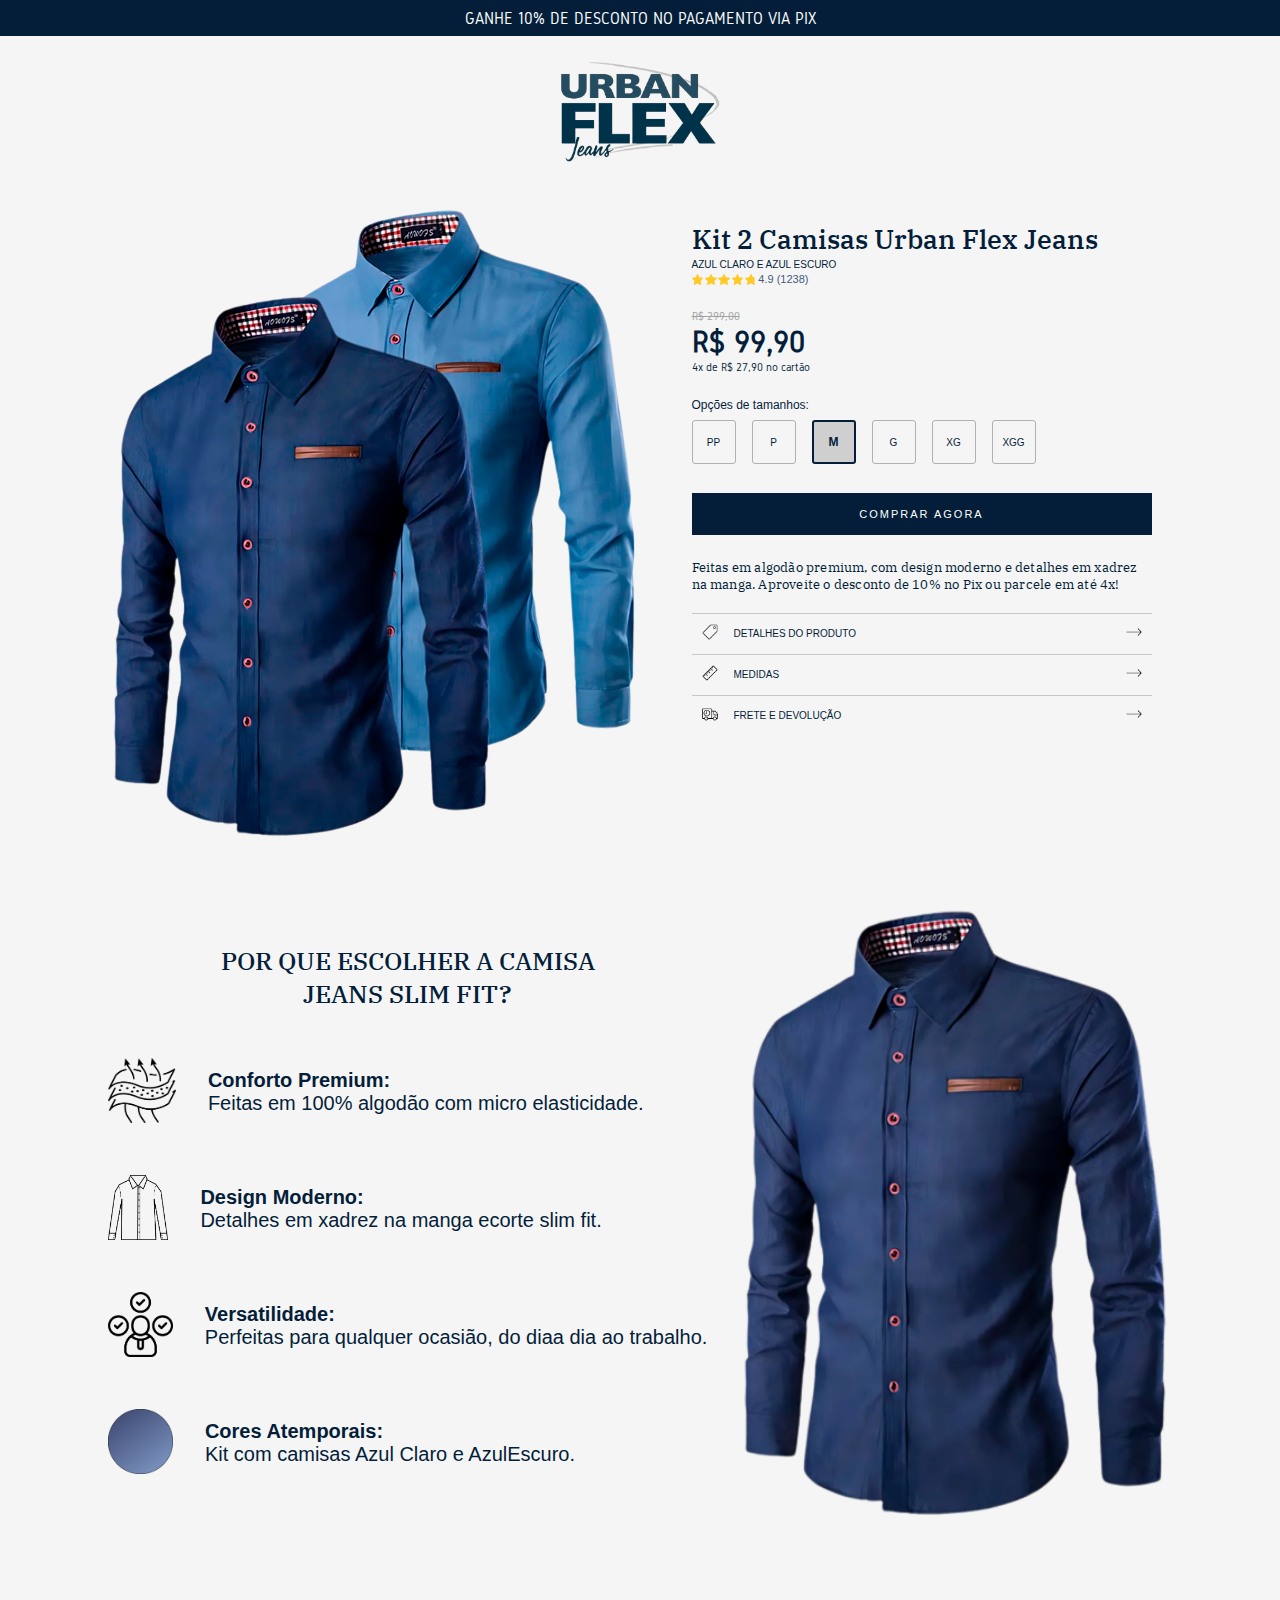
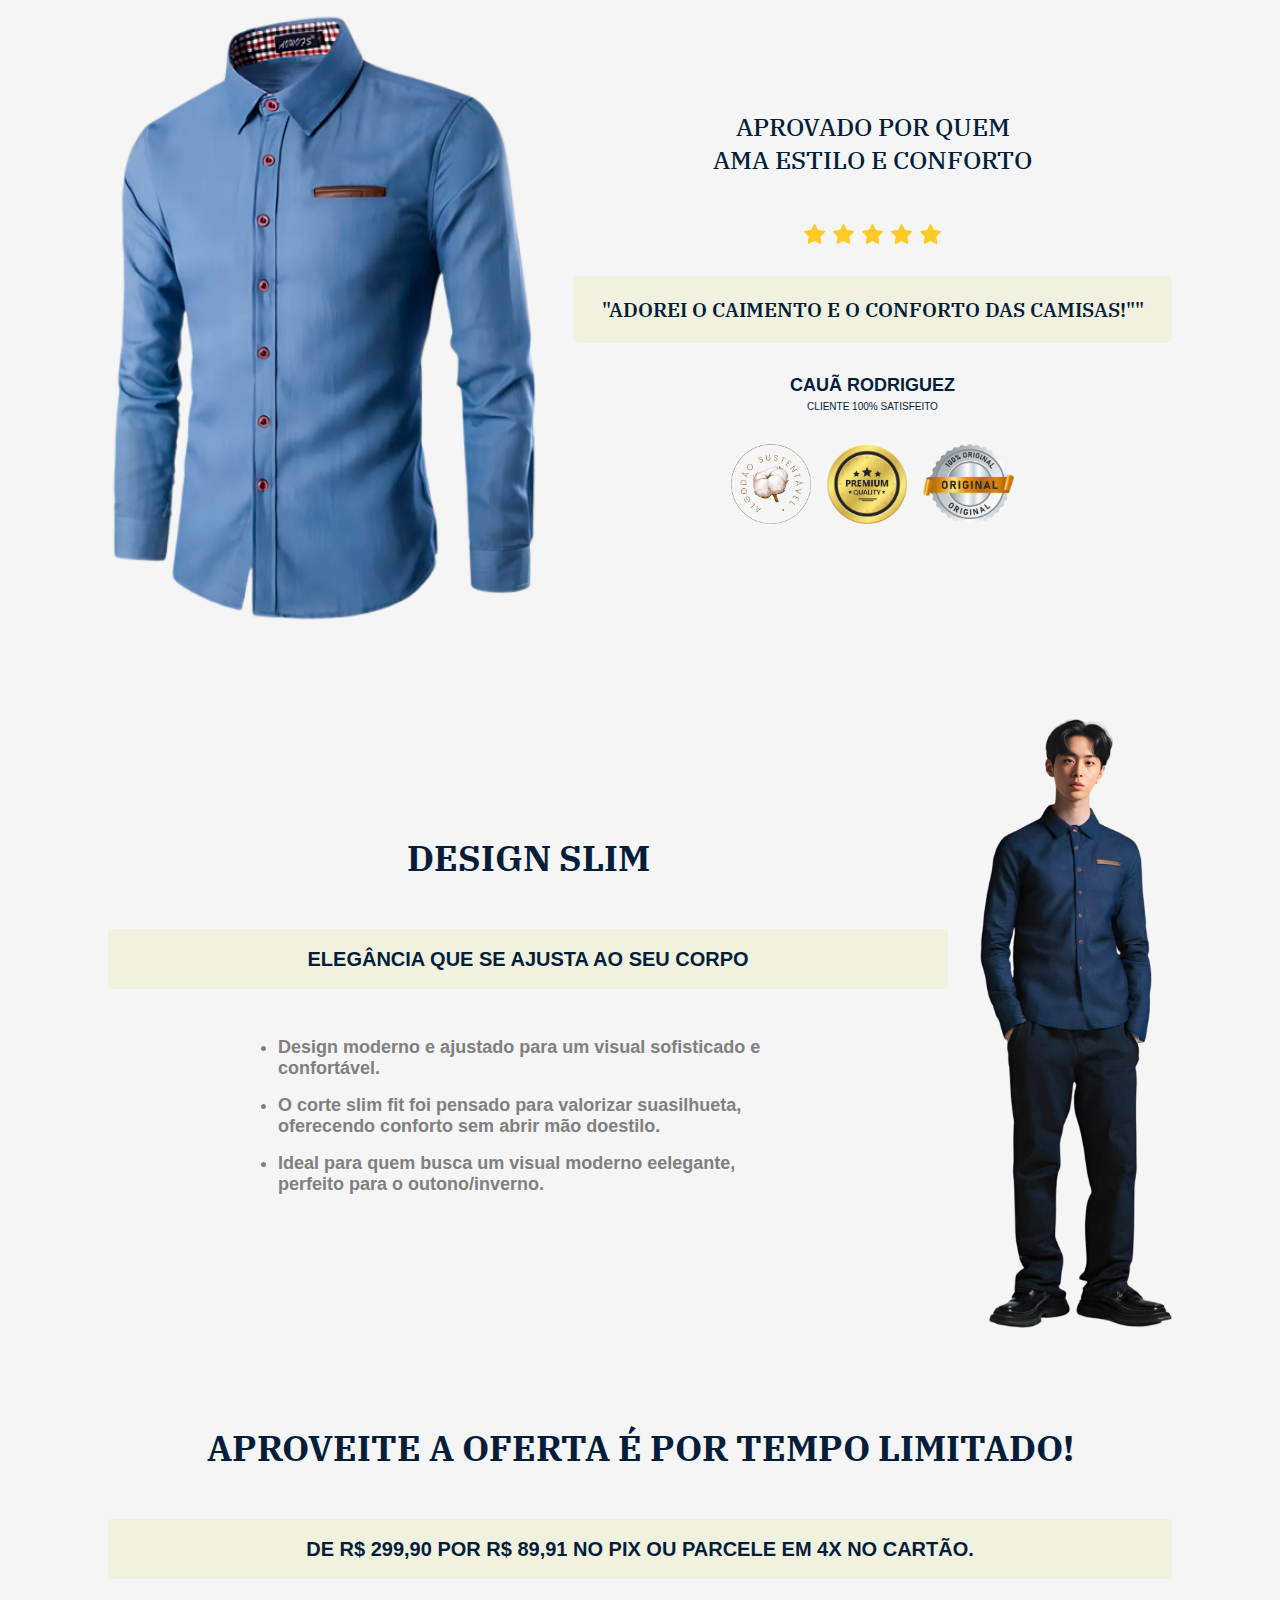
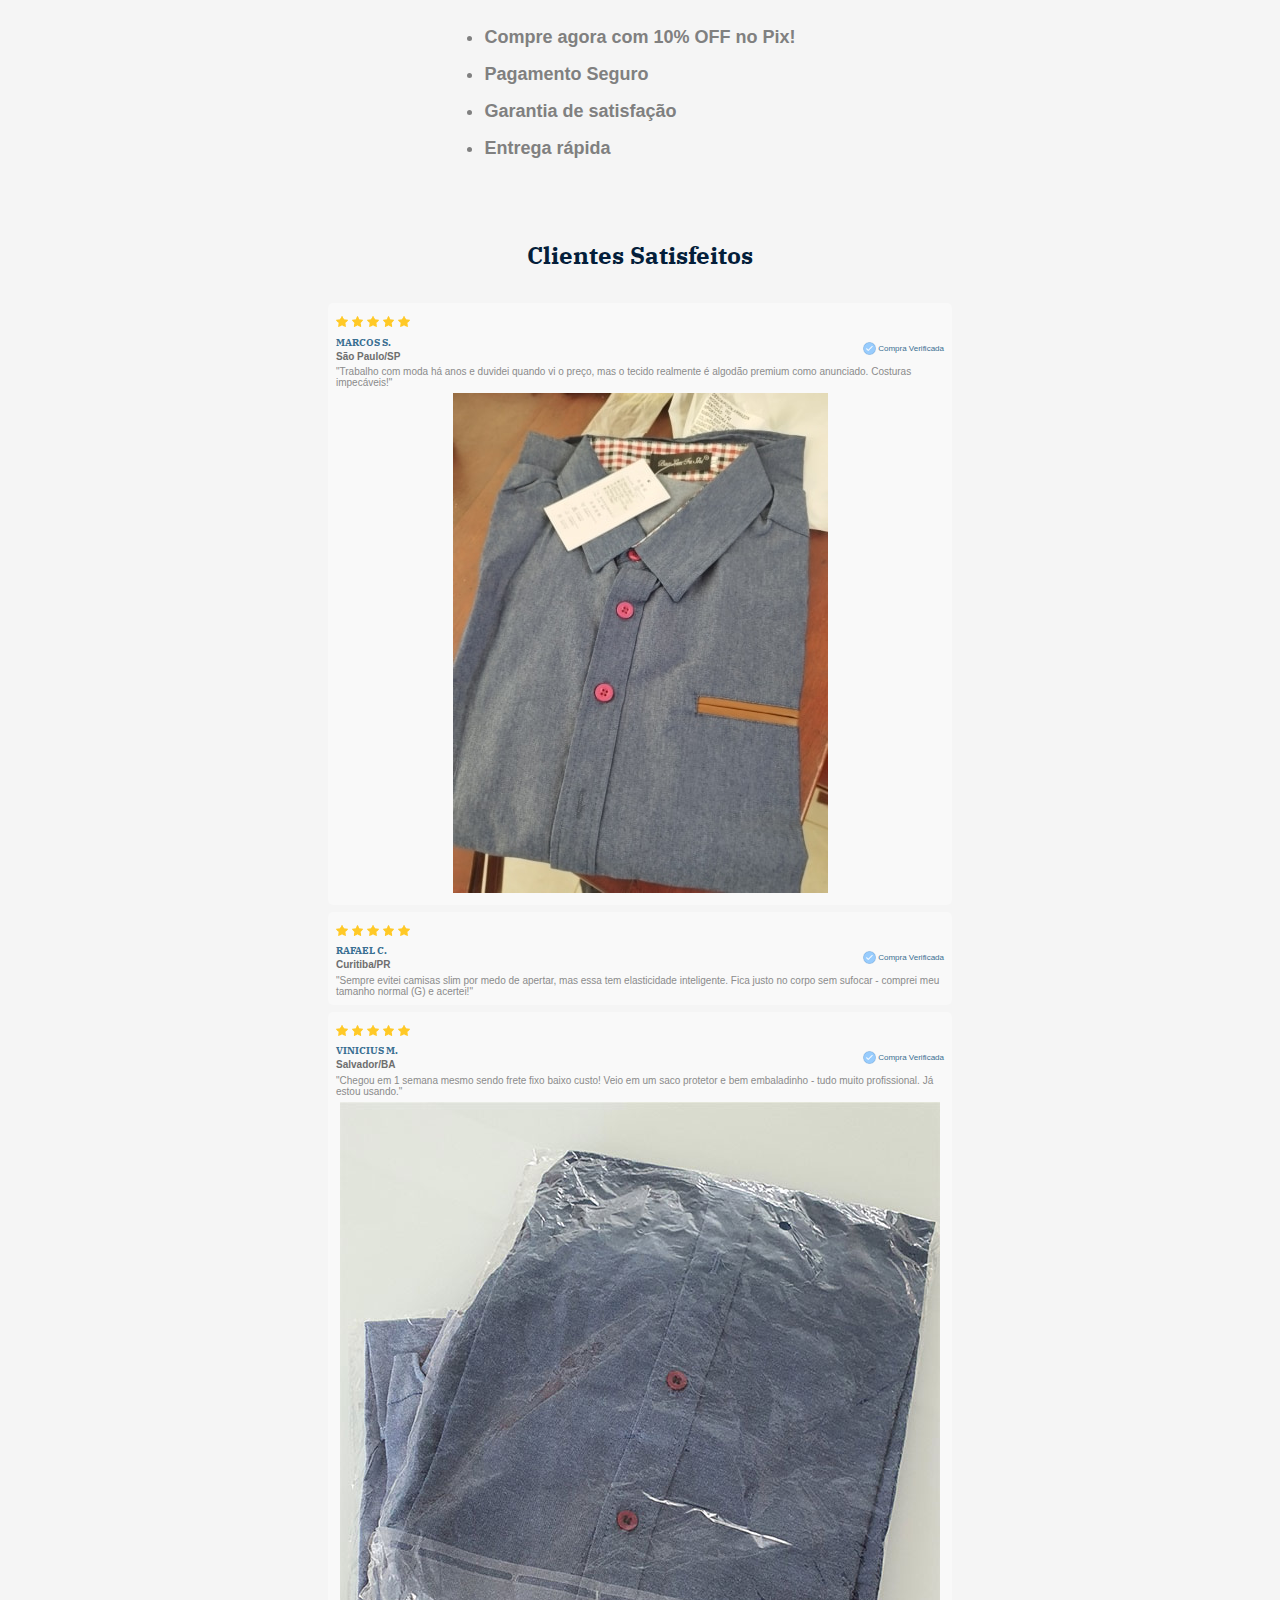
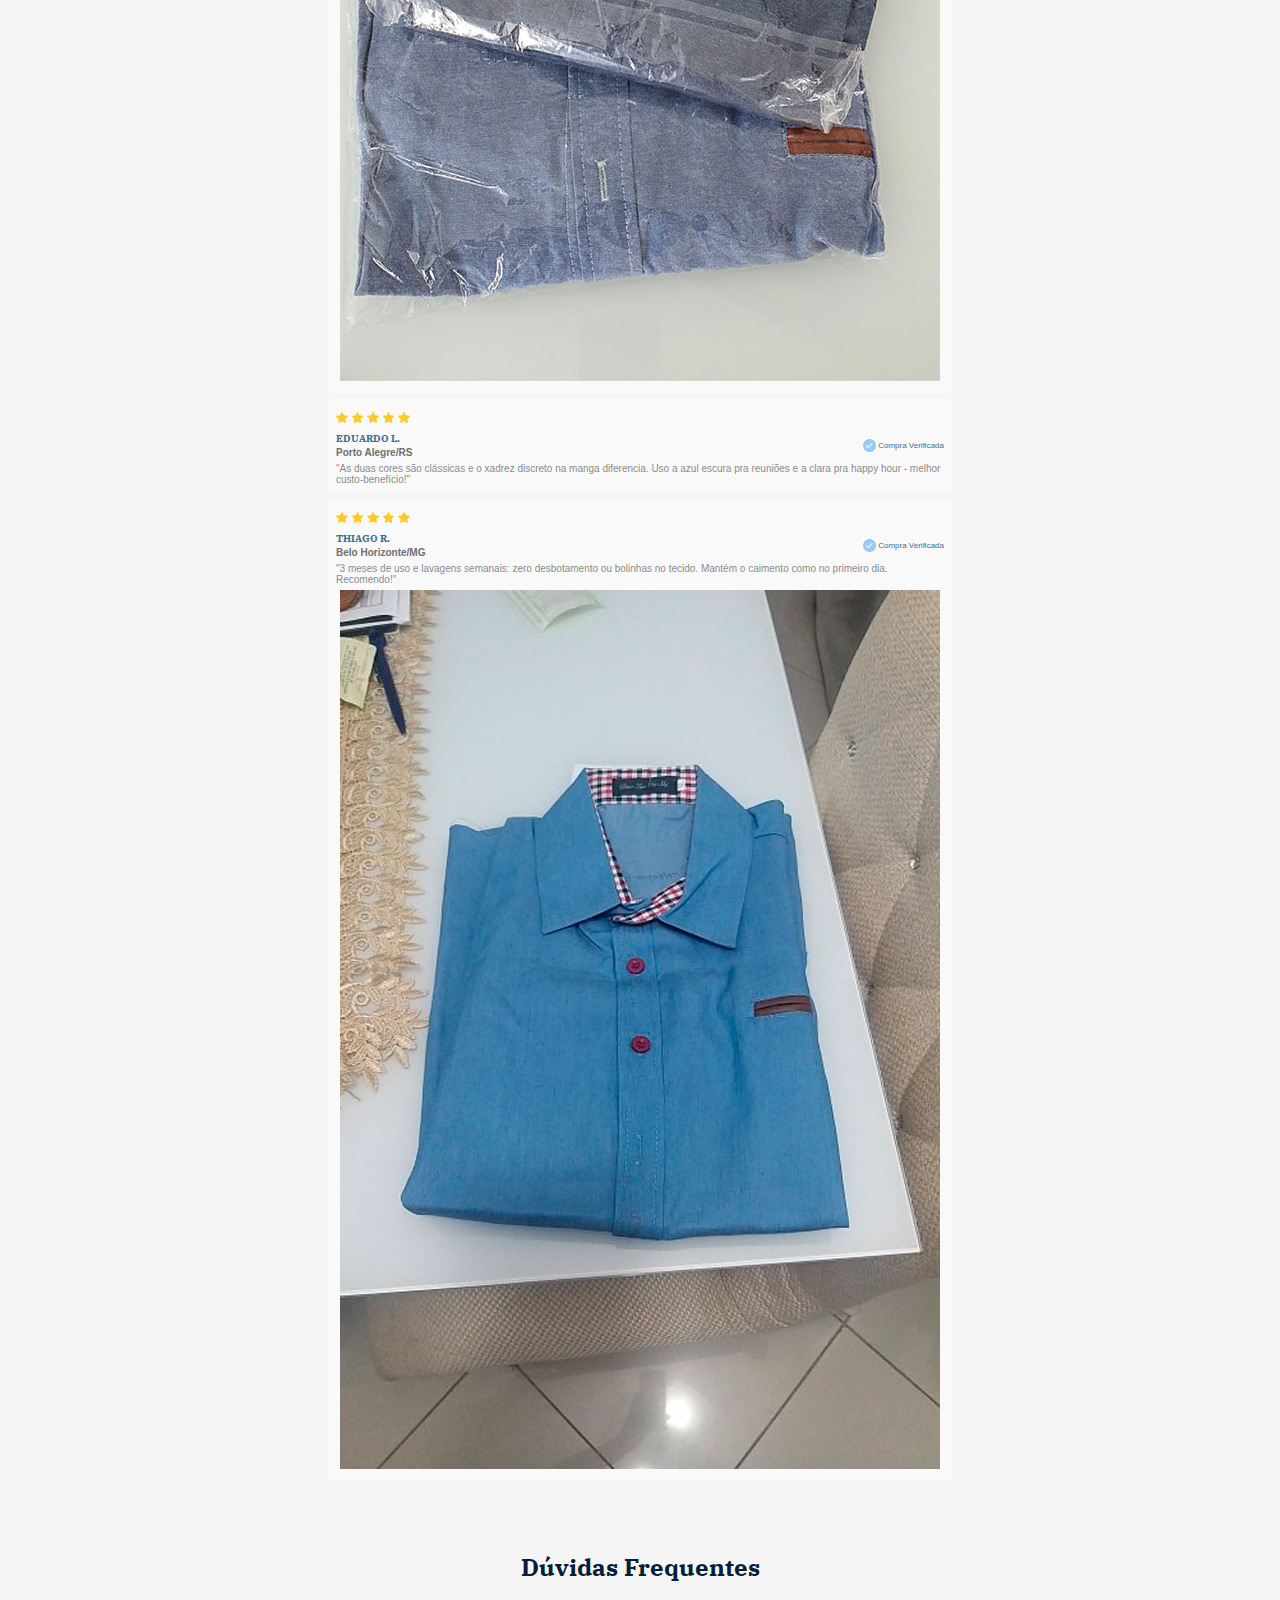
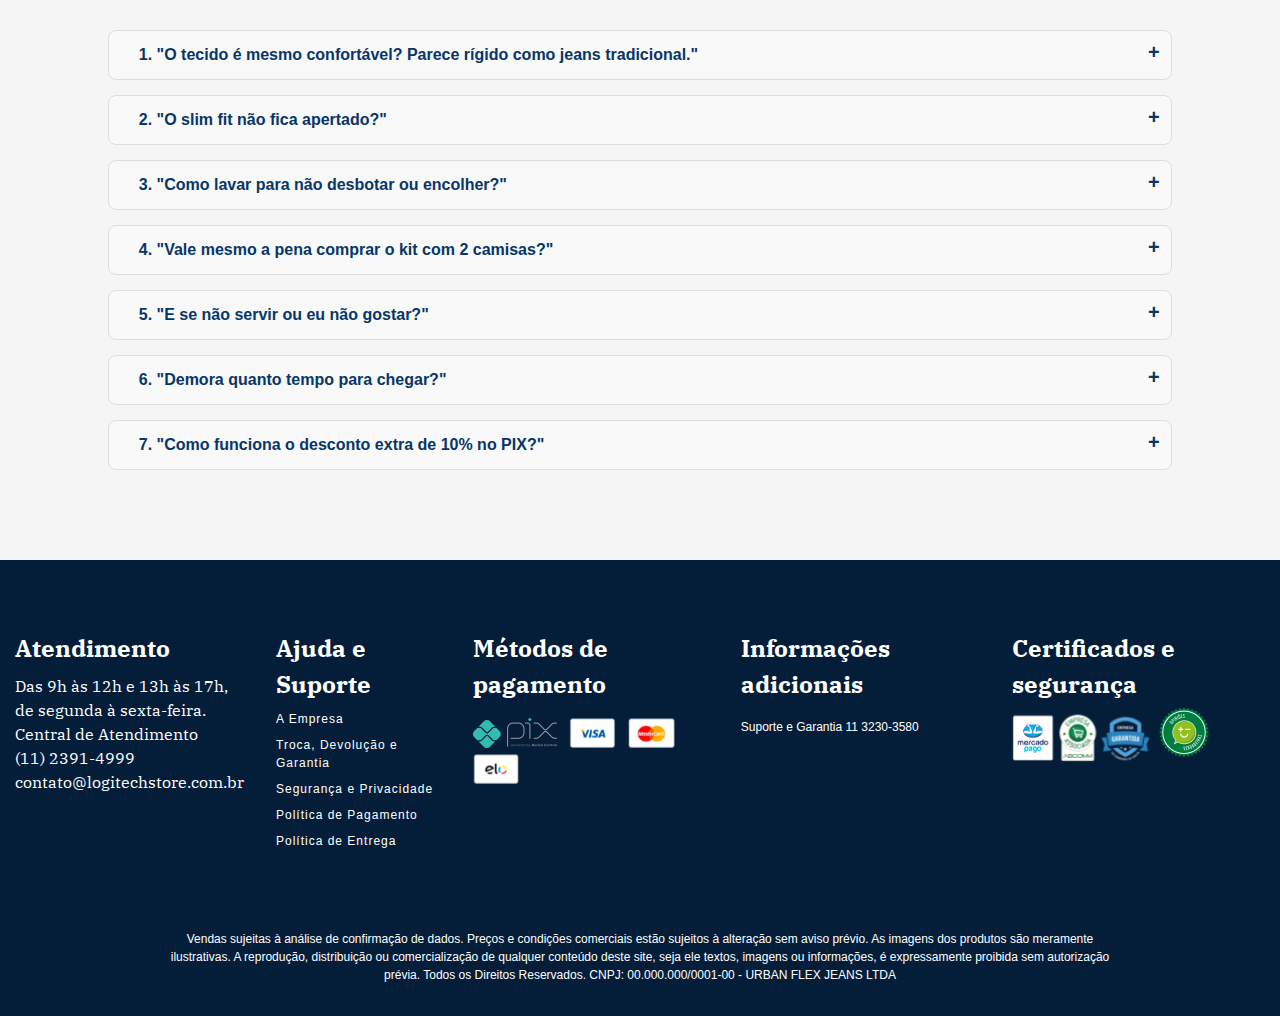
==== commit f1b25f49: "58 - fotos dos clientes" ====
--- a/index.html
+++ b/index.html
@@ -293,6 +293,9 @@
                     <div class="customers">
 
                         <div class="customer">
+                            <!-- <div class="customer__photo">
+                                <img src="./assets/user1.jpg" alt="">
+                            </div> -->
                             <div class="customer__flex">
                                 <div class="customer__stars">
                                     <img src="./assets/star.png">
@@ -315,10 +318,16 @@
                                     "Trabalho com moda há anos e duvidei quando vi o preço, 
                                     mas o tecido realmente é algodão premium como anunciado. Costuras impecáveis!"
                                 </div>
+                                <div class="customer__img">
+                                    <img src="./assets/shirt4.jpg" alt="">
+                                </div>
                             </div>
                         </div>
 
                         <div class="customer">
+                            <!-- <div class="customer__photo">
+                                <img src="./assets/user1.jpg" alt="">
+                            </div> -->
                             <div class="customer__flex">
                                 <div class="customer__stars">
                                     <img src="./assets/star.png">
@@ -367,6 +376,9 @@
                                     "Chegou em 1 semana mesmo sendo frete fixo baixo custo! 
                                     Veio em um saco protetor e bem embaladinho - tudo muito profissional. Já estou usando."
                                 </div>
+                                <div class="customer__img">
+                                    <img src="./assets/shirt1.jpg" alt="">
+                                </div>
                             </div>
                         </div>
 
@@ -418,6 +430,9 @@
                                 <div class="customer-comment">
                                     "3 meses de uso e lavagens semanais: zero desbotamento ou bolinhas no tecido. 
                                     Mantém o caimento como no primeiro dia. Recomendo!"
+                                </div>
+                                <div class="customer__img">
+                                    <img src="./assets/shirt3.jpg" alt="">
                                 </div>
                             </div>
                         </div>
--- a/css/style.css
+++ b/css/style.css
@@ -631,6 +631,14 @@
                         color: #8b8b8b;
                     }
 
+                    .customer__img {
+                        text-align: center;
+                        img {
+                            max-width: 20rem;
+                            max-height: auto;
+                        }
+                    }
+
                 }
 
             }
--- a/css/responsive.css
+++ b/css/responsive.css
@@ -192,6 +192,49 @@
         }
       }
 
+      .customers {
+        display: flex;
+        flex-direction: column;
+        justify-content: center;
+        margin-bottom: 2rem;
+        width: 100%;
+
+        .customer {
+          display: flex;
+          align-items: center;
+          align-self: center;
+          gap: 0.5rem;
+          padding: 8px;
+          margin-bottom: 0.4rem;
+          border-radius: 5px;
+          background-color: #F9F9F9;
+          max-width: 39rem;
+
+          .customer__photo {
+
+            img {
+              height: 60px;
+              width: auto;
+              border: 1px solid #e7e7e7;
+              border-radius: 50%;
+            }
+          }
+
+          .customer__flex {
+
+            .customer__img {
+
+              img {
+                max-width: 100%;
+                height: auto;
+              }
+            }
+
+          }
+
+        }
+      }
+
     }
 
     /*  faq area */
@@ -199,7 +242,7 @@
     summary {
       padding: 5px 20px;
       vertical-align: middle;
-  }
+    }
 
     /* Adiciona ícone personalizado */
     summary::after {
@@ -220,7 +263,7 @@
     }
 
     .cnpj {
-     text-align: center;
+      text-align: center;
     }
   }
 
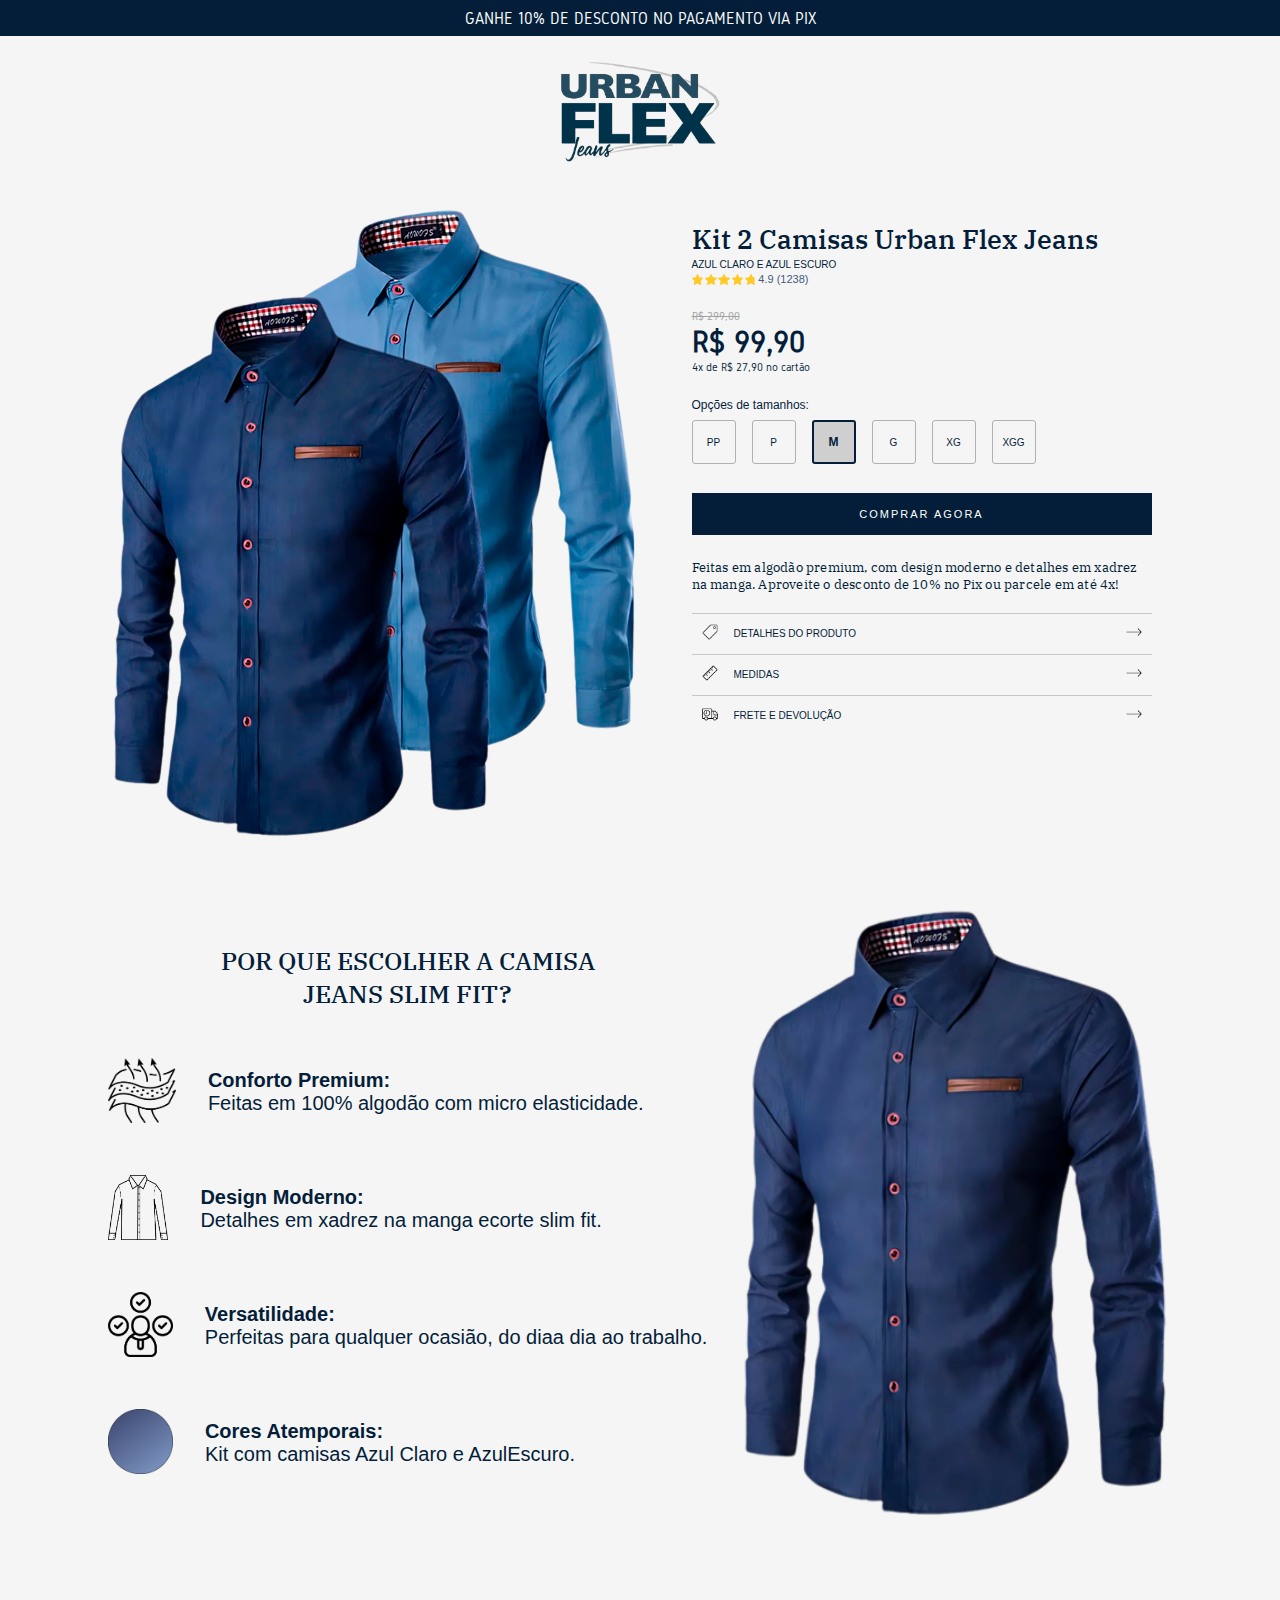
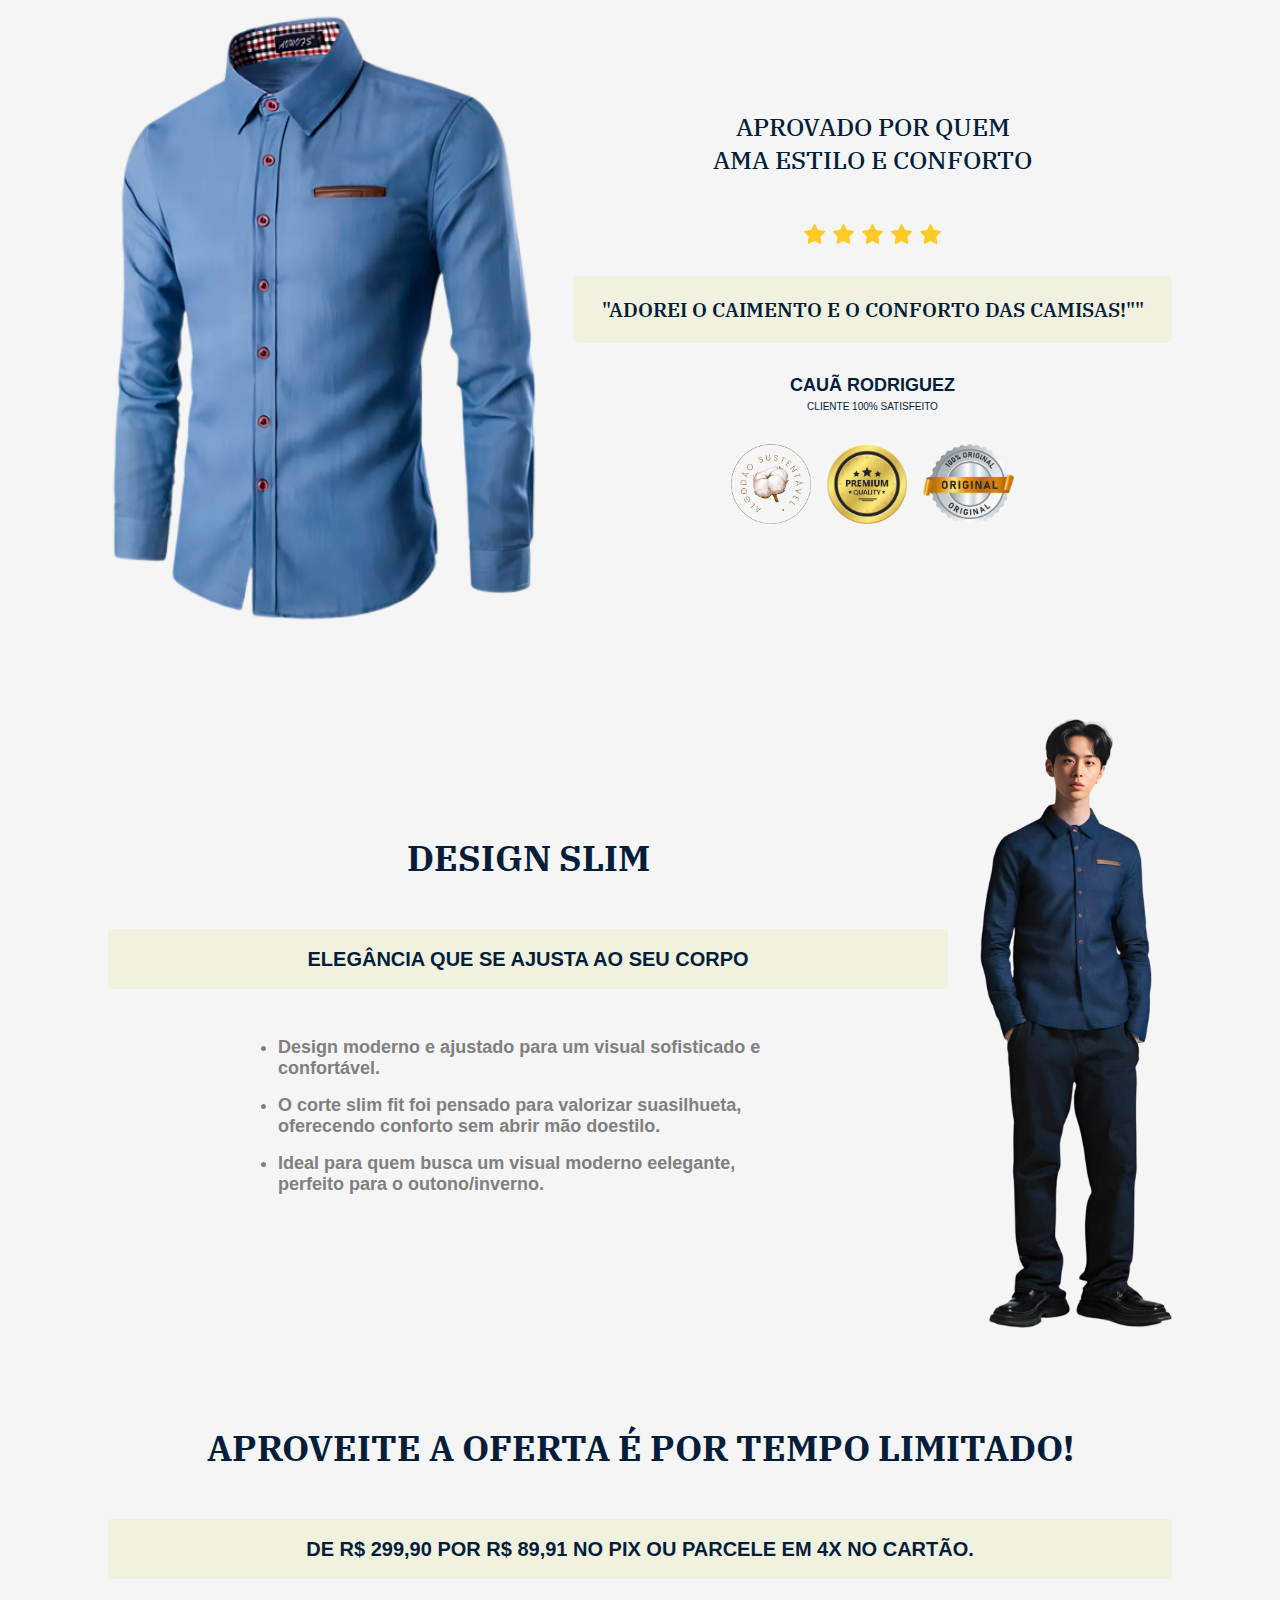
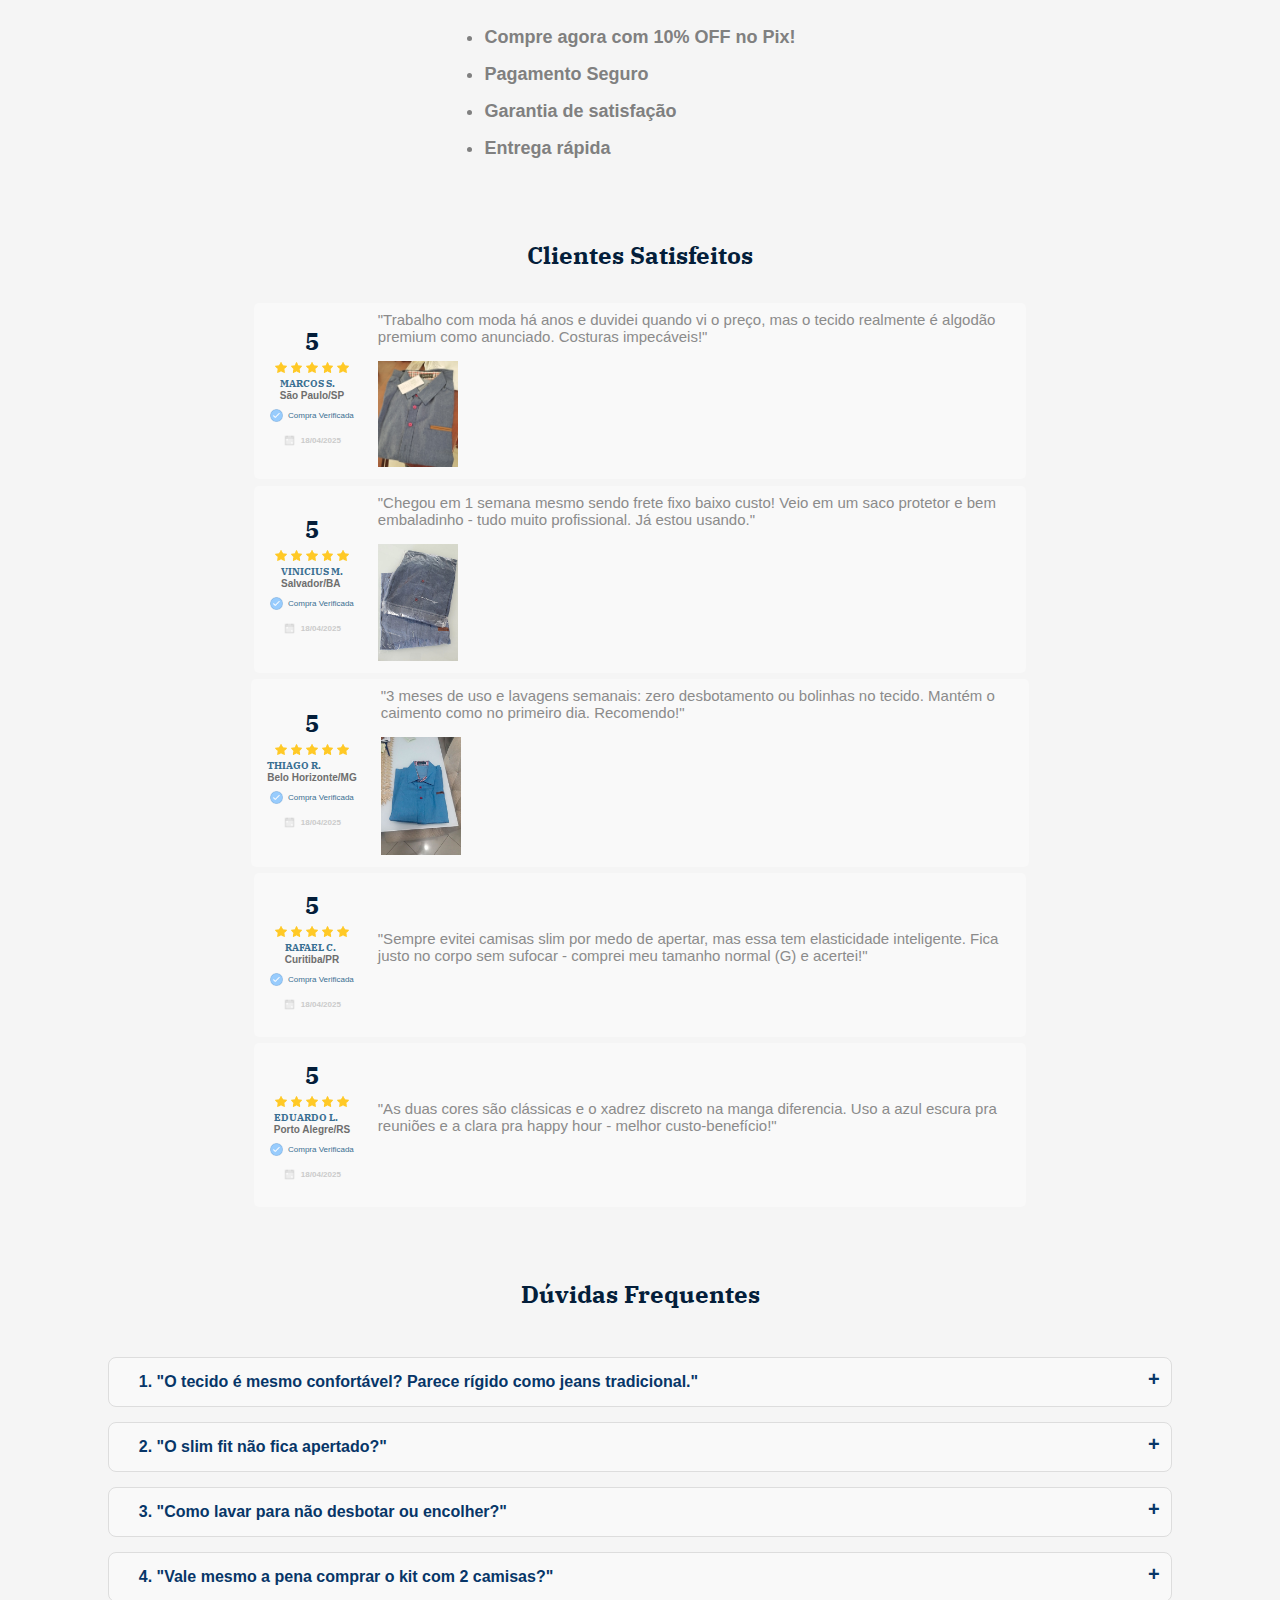
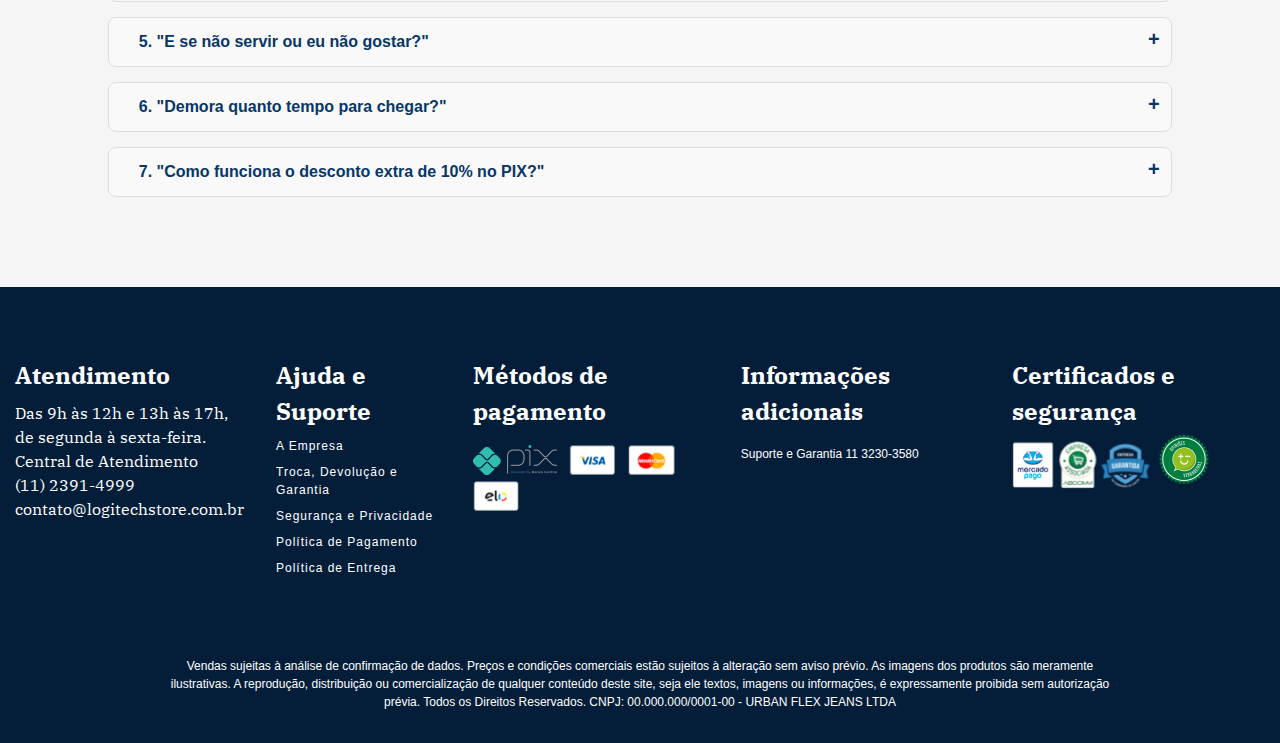
==== commit 485e4c42: "59 - mudança das avaliações" ====
--- a/index.html
+++ b/index.html
@@ -293,10 +293,10 @@
                     <div class="customers">
 
                         <div class="customer">
-                            <!-- <div class="customer__photo">
-                                <img src="./assets/user1.jpg" alt="">
-                            </div> -->
-                            <div class="customer__flex">
+                            <div class="customer__photo">
+                                <div class="five">
+                                    <h2>5</h2>
+                                </div>
                                 <div class="customer__stars">
                                     <img src="./assets/star.png">
                                     <img src="./assets/star.png">
@@ -309,11 +309,14 @@
                                         <span class="client__name">Marcos S.</span>
                                         <span class="client__city">São Paulo/SP</span>
                                     </div>
-                                    <div>
-                                        <img src="./assets/client-verify.png" alt="">
-                                        <div class="span">Compra Verificada</div>
-                                    </div>
-                                </div>
+                                    <div class="customer__verify">
+                                        
+                                        <div class="span"><img src="./assets/client-verify.png" alt="">Compra Verificada</div>
+                                        <div class="span grey"><img src="./assets/calendar.png" alt=""> 18/04/2025</div>
+                                    </div>
+                                </div>
+                            </div>
+                            <div class="customer__flex">
                                 <div class="customer-comment">
                                     "Trabalho com moda há anos e duvidei quando vi o preço, 
                                     mas o tecido realmente é algodão premium como anunciado. Costuras impecáveis!"
@@ -325,10 +328,81 @@
                         </div>
 
                         <div class="customer">
-                            <!-- <div class="customer__photo">
-                                <img src="./assets/user1.jpg" alt="">
-                            </div> -->
+                            <div class="customer__photo">
+                                <div class="five">
+                                    <h2>5</h2>
+                                </div>
+                                <div class="customer__stars">
+                                    <img src="./assets/star.png">
+                                    <img src="./assets/star.png">
+                                    <img src="./assets/star.png">
+                                    <img src="./assets/star.png">
+                                    <img src="./assets/star.png">
+                                </div>
+                                <div class="customer__name">
+                                    <div class="customer__identify">
+                                        <span class="client__name">Vinicius M.</span>
+                                        <span class="client__city">Salvador/BA</span>
+                                    </div>
+                                    <div class="customer__verify">
+                                        
+                                        <div class="span"><img src="./assets/client-verify.png" alt="">Compra Verificada</div>
+                                        <div class="span grey"><img src="./assets/calendar.png" alt=""> 18/04/2025</div>
+                                    </div>
+                                </div>
+                            </div>
                             <div class="customer__flex">
+                                <div class="customer-comment">
+                                    "Chegou em 1 semana mesmo sendo frete fixo baixo custo! 
+                                    Veio em um saco protetor e bem embaladinho - tudo muito profissional. 
+                                    Já estou usando."
+                                </div>
+                                <div class="customer__img">
+                                    <img src="./assets/shirt1.jpg" alt="">
+                                </div>
+                            </div>
+                        </div>
+
+                        <div class="customer">
+                            <div class="customer__photo">
+                                <div class="five">
+                                    <h2>5</h2>
+                                </div>
+                                <div class="customer__stars">
+                                    <img src="./assets/star.png">
+                                    <img src="./assets/star.png">
+                                    <img src="./assets/star.png">
+                                    <img src="./assets/star.png">
+                                    <img src="./assets/star.png">
+                                </div>
+                                <div class="customer__name">
+                                    <div class="customer__identify">
+                                        <span class="client__name">Thiago R.</span>
+                                        <span class="client__city">Belo Horizonte/MG</span>
+                                    </div>
+                                    <div class="customer__verify">
+                                        
+                                        <div class="span"><img src="./assets/client-verify.png" alt="">Compra Verificada</div>
+                                        <div class="span grey"><img src="./assets/calendar.png" alt=""> 18/04/2025</div>
+                                    </div>
+                                </div>
+                            </div>
+                            <div class="customer__flex">
+                                <div class="customer-comment">
+                                    "3 meses de uso e lavagens semanais: zero desbotamento ou bolinhas no tecido. 
+                                    Mantém o caimento como no primeiro dia. Recomendo!"
+                                </div>
+                                <div class="customer__img">
+                                    <img src="./assets/shirt3.jpg" alt="">
+                                </div>
+                            </div>
+                        </div>
+
+                        <div class="customer">
+                            <div class="customer__photo">
+                                <div class="five">
+                                    <h2>5</h2>
+                                </div>
                                 <div class="customer__stars">
                                     <img src="./assets/star.png">
                                     <img src="./assets/star.png">
@@ -341,49 +415,29 @@
                                         <span class="client__name">Rafael C.</span>
                                         <span class="client__city">Curitiba/PR</span>
                                     </div>
-                                    <div>
-                                        <img src="./assets/client-verify.png" alt="">
-                                        <div class="span">Compra Verificada</div>
-                                    </div>
-                                </div>
+                                    <div class="customer__verify">
+                                        
+                                        <div class="span"><img src="./assets/client-verify.png" alt="">Compra Verificada</div>
+                                        <div class="span grey"><img src="./assets/calendar.png" alt=""> 18/04/2025</div>
+                                    </div>
+                                </div>
+                            </div>
+                            <div class="customer__flex">
                                 <div class="customer-comment">
                                     "Sempre evitei camisas slim por medo de apertar, mas essa tem elasticidade inteligente. 
                                     Fica justo no corpo sem sufocar - comprei meu tamanho normal (G) e acertei!"
                                 </div>
+                                <div class="customer__img">
+                                    
+                                </div>
                             </div>
                         </div>
 
                         <div class="customer">
-                            <div class="customer__flex">
-                                <div class="customer__stars">
-                                    <img src="./assets/star.png">
-                                    <img src="./assets/star.png">
-                                    <img src="./assets/star.png">
-                                    <img src="./assets/star.png">
-                                    <img src="./assets/star.png">
-                                </div>
-                                <div class="customer__name">
-                                    <div class="customer__identify">
-                                        <span class="client__name">Vinicius M.</span>
-                                        <span class="client__city">Salvador/BA</span>
-                                    </div>
-                                    <div>
-                                        <img src="./assets/client-verify.png" alt="">
-                                        <div class="span">Compra Verificada</div>
-                                    </div>
-                                </div>
-                                <div class="customer-comment">
-                                    "Chegou em 1 semana mesmo sendo frete fixo baixo custo! 
-                                    Veio em um saco protetor e bem embaladinho - tudo muito profissional. Já estou usando."
-                                </div>
-                                <div class="customer__img">
-                                    <img src="./assets/shirt1.jpg" alt="">
-                                </div>
-                            </div>
-                        </div>
-
-                        <div class="customer">
-                            <div class="customer__flex">
+                            <div class="customer__photo">
+                                <div class="five">
+                                    <h2>5</h2>
+                                </div>
                                 <div class="customer__stars">
                                     <img src="./assets/star.png">
                                     <img src="./assets/star.png">
@@ -396,48 +450,24 @@
                                         <span class="client__name">Eduardo L.</span>
                                         <span class="client__city">Porto Alegre/RS</span>
                                     </div>
-                                    <div>
-                                        <img src="./assets/client-verify.png" alt="">
-                                        <div class="span">Compra Verificada</div>
-                                    </div>
-                                </div>
+                                    <div class="customer__verify">
+                                        
+                                        <div class="span"><img src="./assets/client-verify.png" alt="">Compra Verificada</div>
+                                        <div class="span grey"><img src="./assets/calendar.png" alt=""> 18/04/2025</div>
+                                    </div>
+                                </div>
+                            </div>
+                            <div class="customer__flex">
                                 <div class="customer-comment">
                                     "As duas cores são clássicas e o xadrez discreto na manga diferencia. 
                                     Uso a azul escura pra reuniões e a clara pra happy hour - melhor custo-benefício!"
                                 </div>
-                            </div>
-                        </div>
-
-                        <div class="customer">
-                            <div class="customer__flex">
-                                <div class="customer__stars">
-                                    <img src="./assets/star.png">
-                                    <img src="./assets/star.png">
-                                    <img src="./assets/star.png">
-                                    <img src="./assets/star.png">
-                                    <img src="./assets/star.png">
-                                </div>
-                                <div class="customer__name">
-                                    <div class="customer__identify">
-                                        <span class="client__name">Thiago R.</span>
-                                        <span class="client__city">Belo Horizonte/MG</span>
-                                    </div>
-                                    <div>
-                                        <img src="./assets/client-verify.png" alt="">
-                                        <div class="span">Compra Verificada</div>
-                                    </div>
-                                </div>
-                                <div class="customer-comment">
-                                    "3 meses de uso e lavagens semanais: zero desbotamento ou bolinhas no tecido. 
-                                    Mantém o caimento como no primeiro dia. Recomendo!"
-                                </div>
                                 <div class="customer__img">
-                                    <img src="./assets/shirt3.jpg" alt="">
-                                </div>
-                            </div>
-                        </div>
-                        
-
+                                    
+                                </div>
+                            </div>
+                        </div>
+                    
                     </div>
 
                     <h2>Dúvidas Frequentes</h2>
--- a/css/style.css
+++ b/css/style.css
@@ -541,36 +541,27 @@
             flex-direction: column;
             justify-content: center;
             margin-bottom: 2rem;
-            width: 100%;
 
             .customer {
                 display: flex;
-                align-items: center;
+                /* align-items: center; */
                 align-self: center;
-                gap: 0.5rem;
+                gap: 1rem;
                 padding: 8px;
                 margin-bottom: 0.4rem;
-                border-radius: 5px;
                 background-color: #F9F9F9;
-                max-width: 39rem;
 
                 .customer__photo {
-
-                    img {
-                        height: 60px;
-                        width: auto;
-                        border: 1px solid #e7e7e7;
-                        border-radius: 50%;
-                    }
-                }
-
-                .customer__flex {
                     display: flex;
                     flex-direction: column;
-                    gap: 0.3rem;
+                    padding: 1rem;
+
+                    .five {
+                        text-align: center;
+                    }
 
                     .customer__stars {
-
+                        text-align: center;
                         img {
                             height: 11px;
                             width: auto;
@@ -582,37 +573,39 @@
                         font-weight: 700;
                         text-transform: uppercase;
                         color: #475b80;
-
+    
                         display: flex;
                         align-items: center;
-                        justify-content: space-between;
-
+                        flex-direction: column;
+                        gap: 0.5rem;
+    
                         .customer__identify {
                             display: flex;
                             flex-direction: column;
-
+    
                             .client__name {
                                 color: #3a6f92;
                             }
-
+    
                             .client__city {
                                 font-family: var(--font-small);
                                 color: #6e6e6e;
                                 text-transform: none;
                             }
                         }
-
-                        div {
-
+    
+                        .customer__verify {
+    
                             display: flex;
+                            flex-direction: column;
                             gap: 2px;
-
+    
                             img {
-
+    
                                 height: 13px;
                                 width: auto;
                             }
-
+    
                             .span {
                                 font-family: var(--font-small);
                                 font-size: 8px;
@@ -621,36 +614,54 @@
                                 text-transform: capitalize;
                                 display: flex;
                                 align-items: center;
+                                justify-content:center ;
+                                gap: 0.3rem;
+                                margin-bottom: 10px;
+                            }
+
+                            .span.grey {
+                                color: #cbcbcb;
+                                font-weight: 600;
                             }
                         }
                     }
-
-                    .customer-comment {
-                        font-family: var(--font-small);
-                        font-size: 10px;
-                        color: #8b8b8b;
+                }
+
+                .customer__flex {
+                    display: flex;
+                    flex-direction: column;
+                    align-self: center;
+                    gap: 0.5rem;
+                    max-width: 11.8rem;
+
+                }
+
+                .customer-comment {
+                    font-family: var(--font-small);
+                    font-size: 10px;
+                    color: #8b8b8b;
+                }
+
+                .customer__img {
+
+                    img {
+                        max-width: 5rem;
+                        height: auto;
                     }
-
-                    .customer__img {
-                        text-align: center;
-                        img {
-                            max-width: 20rem;
-                            max-height: auto;
-                        }
-                    }
-
-                }
-
-            }
-
-            .customer:last-child {
-                border-bottom: none;
-            }
-        }
-
-    }
-
-}
+                }
+
+            }
+
+        }
+
+        .customer:last-child {
+            border-bottom: none;
+        }
+    }
+
+}
+
+
 
 /* faq area */
 
--- a/css/responsive.css
+++ b/css/responsive.css
@@ -194,43 +194,44 @@
 
       .customers {
         display: flex;
-        flex-direction: column;
         justify-content: center;
         margin-bottom: 2rem;
-        width: 100%;
 
         .customer {
           display: flex;
           align-items: center;
           align-self: center;
-          gap: 0.5rem;
-          padding: 8px;
           margin-bottom: 0.4rem;
           border-radius: 5px;
           background-color: #F9F9F9;
-          max-width: 39rem;
 
           .customer__photo {
+            padding: 0.5rem;
 
             img {
               height: 60px;
               width: auto;
-              border: 1px solid #e7e7e7;
-              border-radius: 50%;
             }
           }
 
           .customer__flex {
-
+            max-width: 40rem;
+            gap: 1rem;
             .customer__img {
 
               img {
-                max-width: 100%;
+                max-width: 5rem;
                 height: auto;
               }
             }
 
-          }
+            .customer-comment {
+              font-size: 15px;
+            }
+
+          }
+
+
 
         }
       }
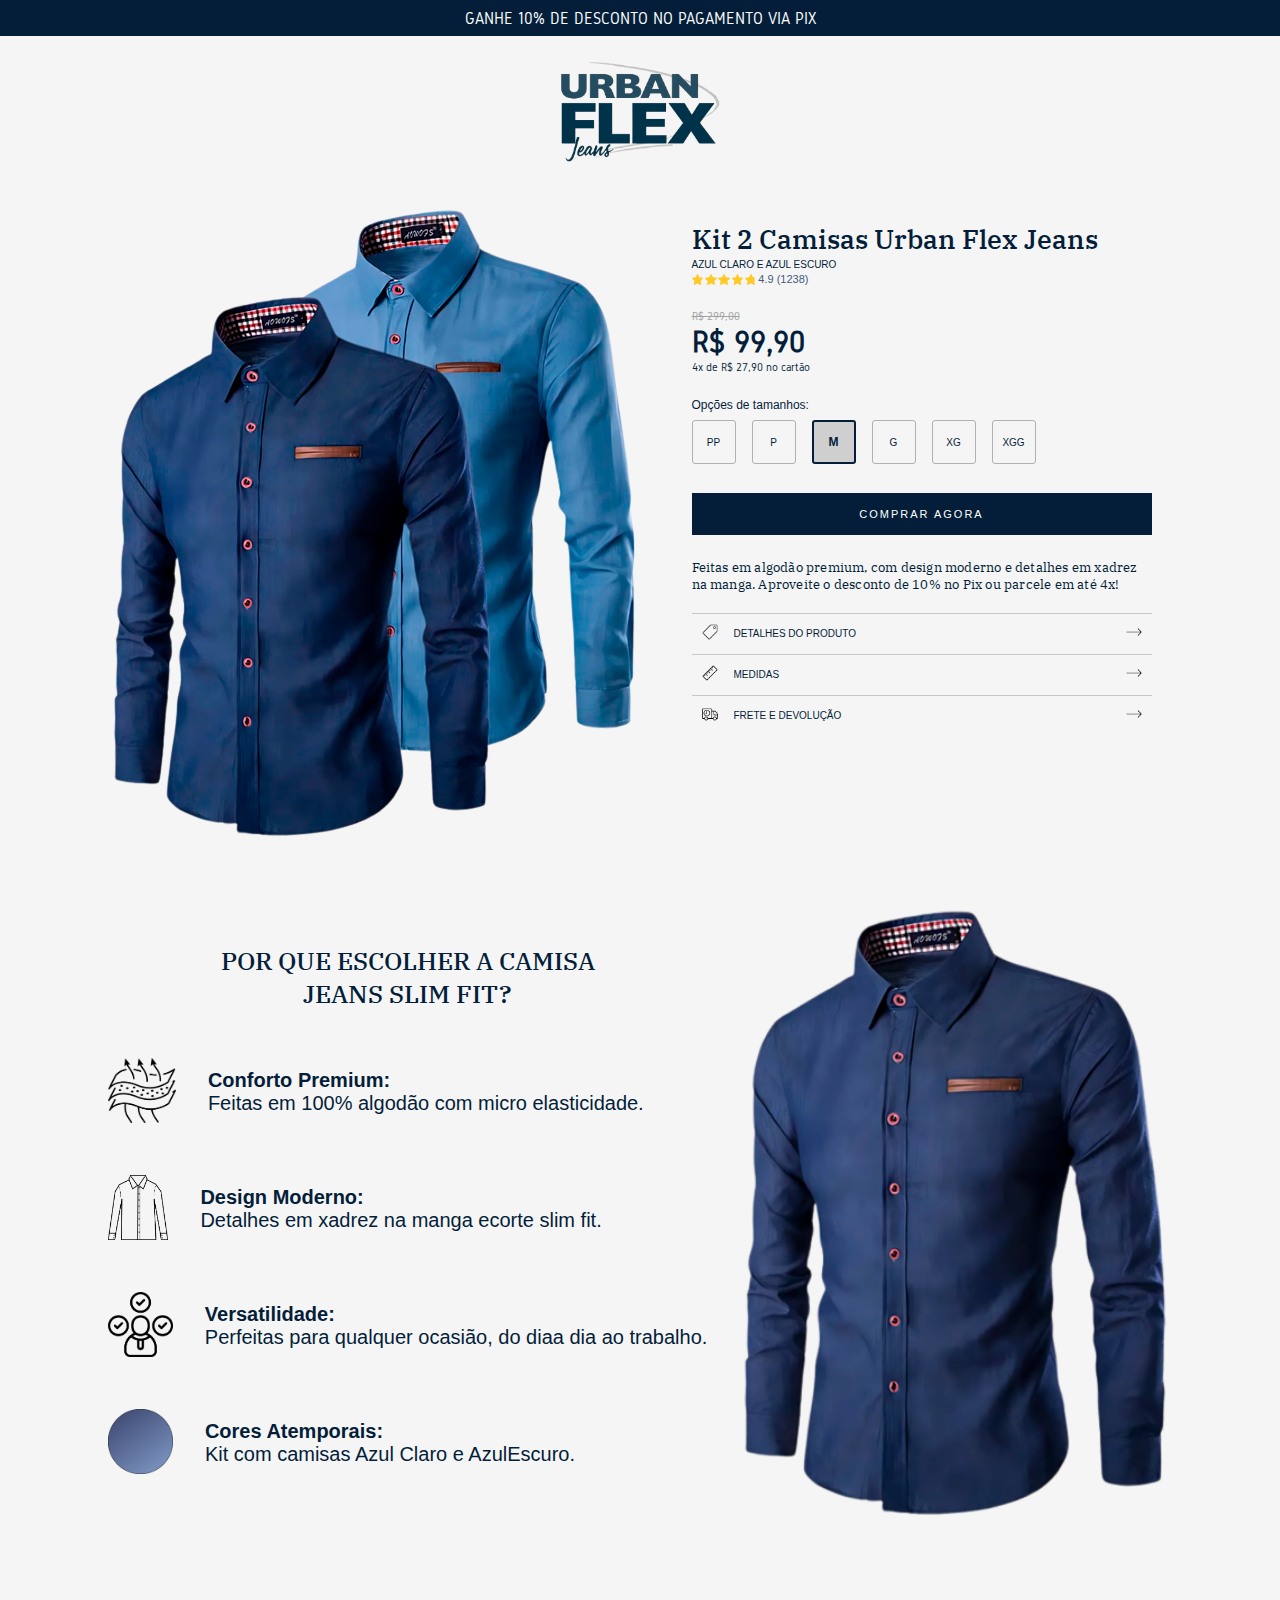
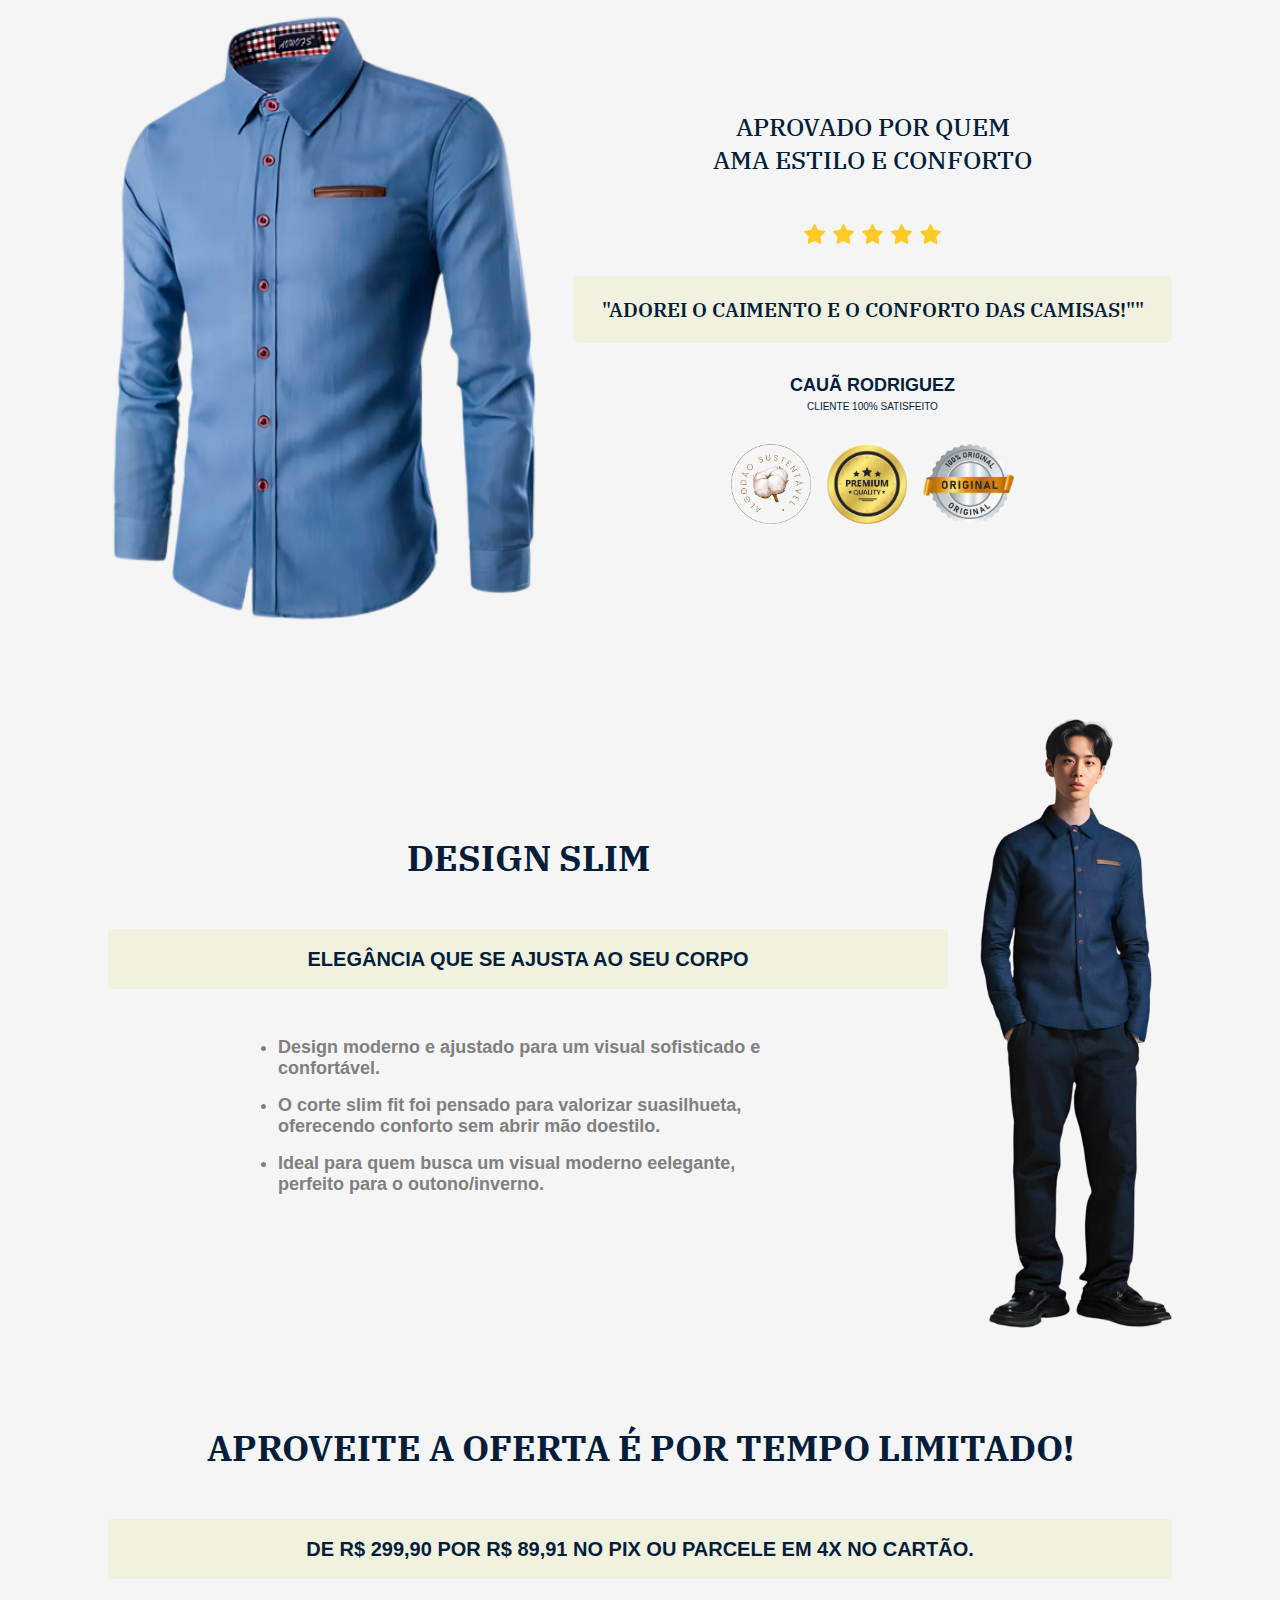
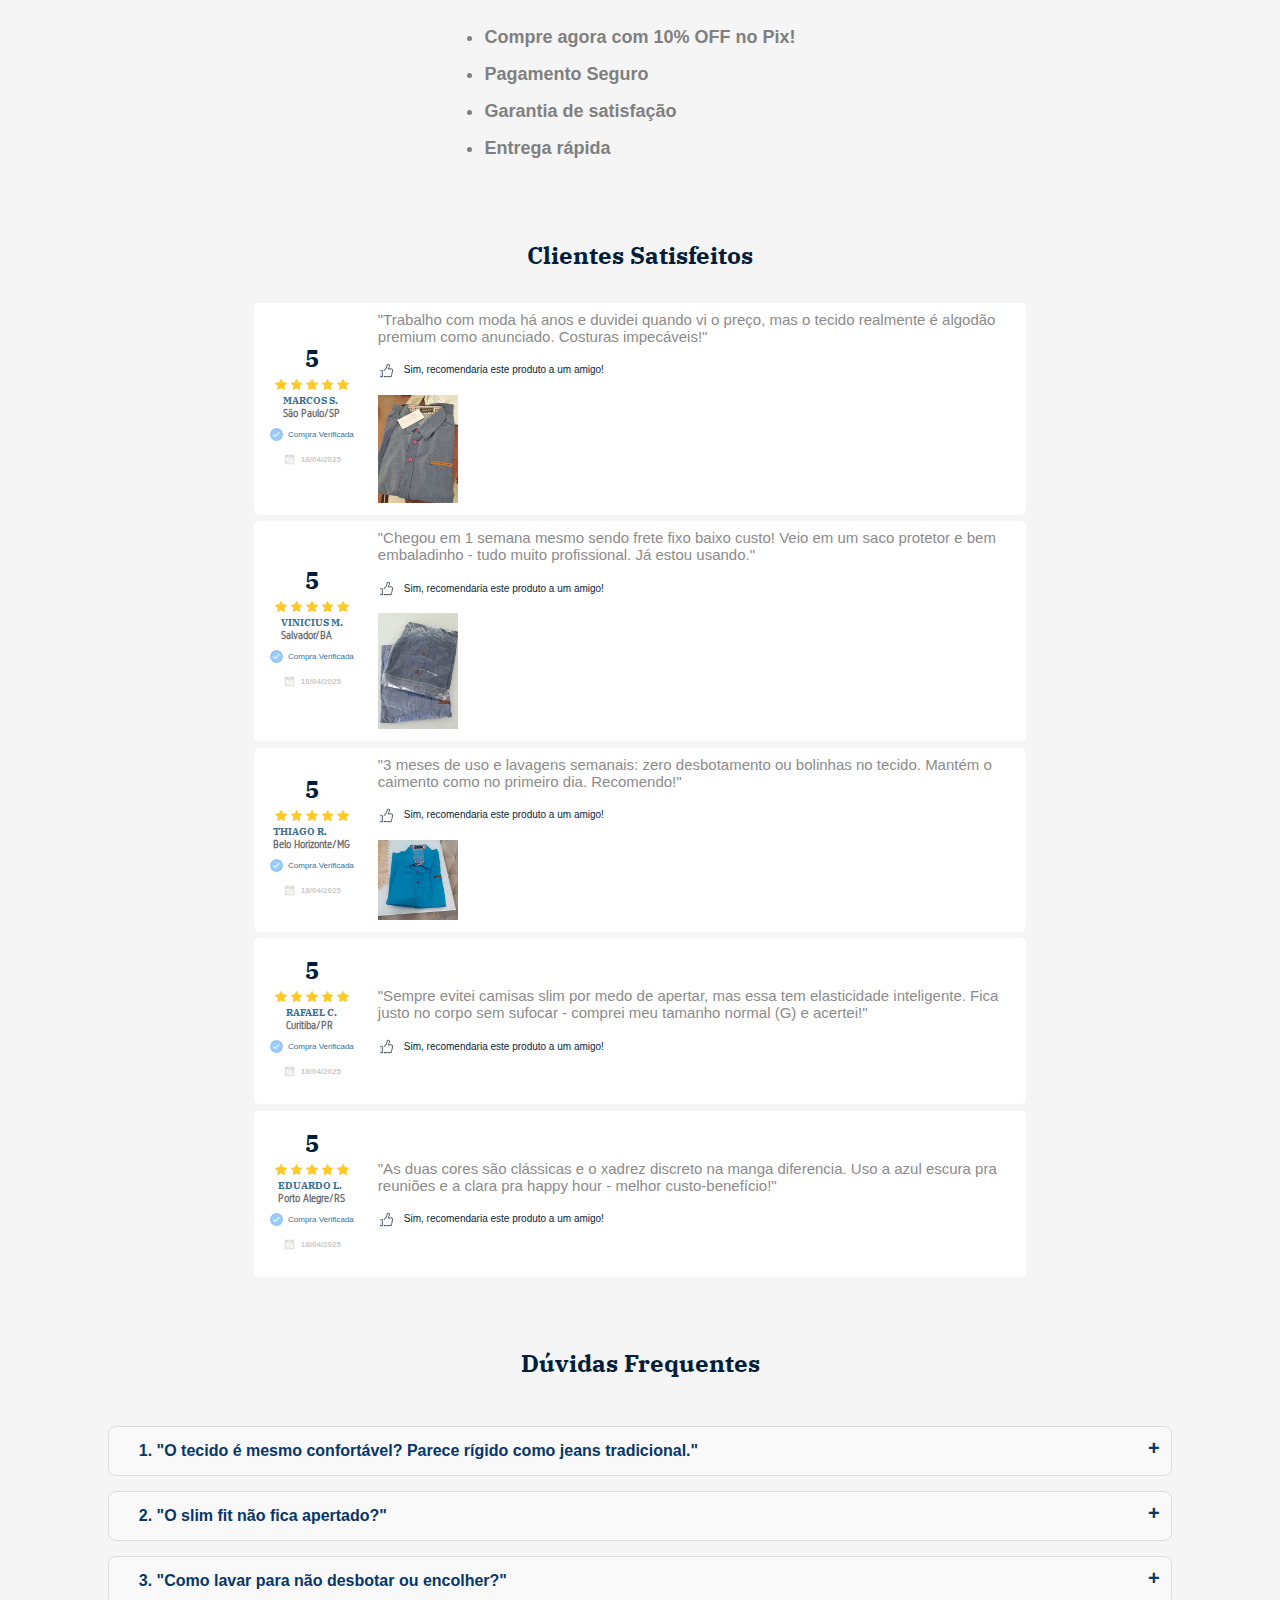
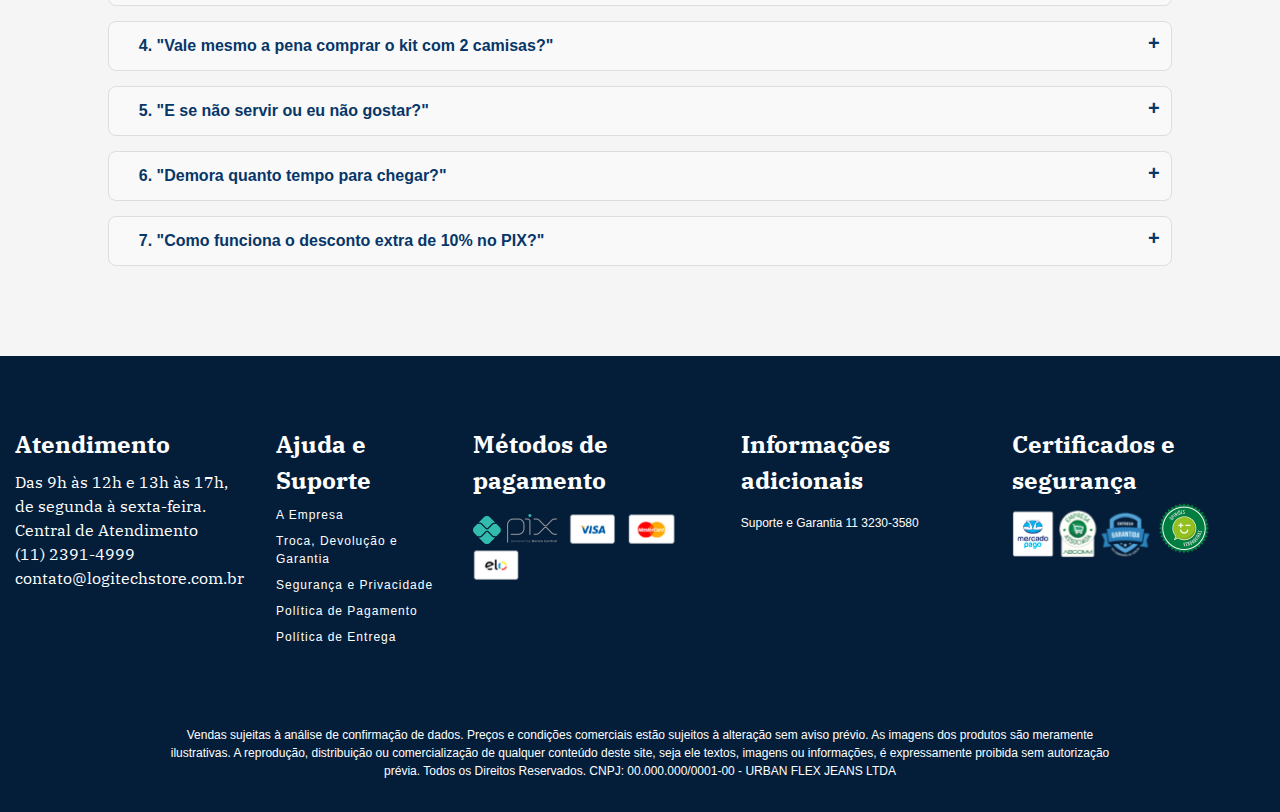
==== commit e558d9be: "60 - implementacao do like  e ajustes de contraste das avaliações" ====
--- a/index.html
+++ b/index.html
@@ -321,6 +321,10 @@
                                     "Trabalho com moda há anos e duvidei quando vi o preço, 
                                     mas o tecido realmente é algodão premium como anunciado. Costuras impecáveis!"
                                 </div>
+                                <div class="customer__like">
+                                    <img src="./assets/like.png" alt="">
+                                    <span>Sim, recomendaria este produto a um amigo!</span>
+                                </div>
                                 <div class="customer__img">
                                     <img src="./assets/shirt4.jpg" alt="">
                                 </div>
@@ -357,6 +361,10 @@
                                     Veio em um saco protetor e bem embaladinho - tudo muito profissional. 
                                     Já estou usando."
                                 </div>
+                                <div class="customer__like">
+                                    <img src="./assets/like.png" alt="">
+                                    <span>Sim, recomendaria este produto a um amigo!</span>
+                                </div>
                                 <div class="customer__img">
                                     <img src="./assets/shirt1.jpg" alt="">
                                 </div>
@@ -392,6 +400,10 @@
                                     "3 meses de uso e lavagens semanais: zero desbotamento ou bolinhas no tecido. 
                                     Mantém o caimento como no primeiro dia. Recomendo!"
                                 </div>
+                                <div class="customer__like">
+                                    <img src="./assets/like.png" alt="">
+                                    <span>Sim, recomendaria este produto a um amigo!</span>
+                                </div>
                                 <div class="customer__img">
                                     <img src="./assets/shirt3.jpg" alt="">
                                 </div>
@@ -427,8 +439,9 @@
                                     "Sempre evitei camisas slim por medo de apertar, mas essa tem elasticidade inteligente. 
                                     Fica justo no corpo sem sufocar - comprei meu tamanho normal (G) e acertei!"
                                 </div>
-                                <div class="customer__img">
-                                    
+                                <div class="customer__like">
+                                    <img src="./assets/like.png" alt="">
+                                    <span>Sim, recomendaria este produto a um amigo!</span>
                                 </div>
                             </div>
                         </div>
@@ -462,8 +475,9 @@
                                     "As duas cores são clássicas e o xadrez discreto na manga diferencia. 
                                     Uso a azul escura pra reuniões e a clara pra happy hour - melhor custo-benefício!"
                                 </div>
-                                <div class="customer__img">
-                                    
+                                <div class="customer__like">
+                                    <img src="./assets/like.png" alt="">
+                                    <span>Sim, recomendaria este produto a um amigo!</span>
                                 </div>
                             </div>
                         </div>
--- a/css/style.css
+++ b/css/style.css
@@ -549,7 +549,8 @@
                 gap: 1rem;
                 padding: 8px;
                 margin-bottom: 0.4rem;
-                background-color: #F9F9F9;
+                background-color: #fff;
+                border-radius: 5px;
 
                 .customer__photo {
                     display: flex;
@@ -588,7 +589,7 @@
                             }
     
                             .client__city {
-                                font-family: var(--font-small);
+                                font-family: var(--font-number);
                                 color: #6e6e6e;
                                 text-transform: none;
                             }
@@ -638,14 +639,31 @@
 
                 .customer-comment {
                     font-family: var(--font-small);
-                    font-size: 10px;
+                    font-size: 12px;
                     color: #8b8b8b;
                 }
 
+                .customer__like {
+
+                    display: flex;
+                    align-items: center;
+                    gap: 0.5rem;
+
+                    img {
+                        width: 18px;
+                        height: auto;
+                    }
+
+                    span {
+                        font-family: var(--font-small);
+                        font-size: 10px;
+                    }
+                }
+
                 .customer__img {
 
                     img {
-                        max-width: 5rem;
+                        max-width: 3.75rem;
                         height: auto;
                     }
                 }
--- a/css/responsive.css
+++ b/css/responsive.css
@@ -203,7 +203,7 @@
           align-self: center;
           margin-bottom: 0.4rem;
           border-radius: 5px;
-          background-color: #F9F9F9;
+          background-color: #fff;
 
           .customer__photo {
             padding: 0.5rem;
@@ -229,6 +229,13 @@
               font-size: 15px;
             }
 
+            
+            .customer__like {
+                    
+              font-size: var(--font-small);
+
+          }
+
           }
 
 
